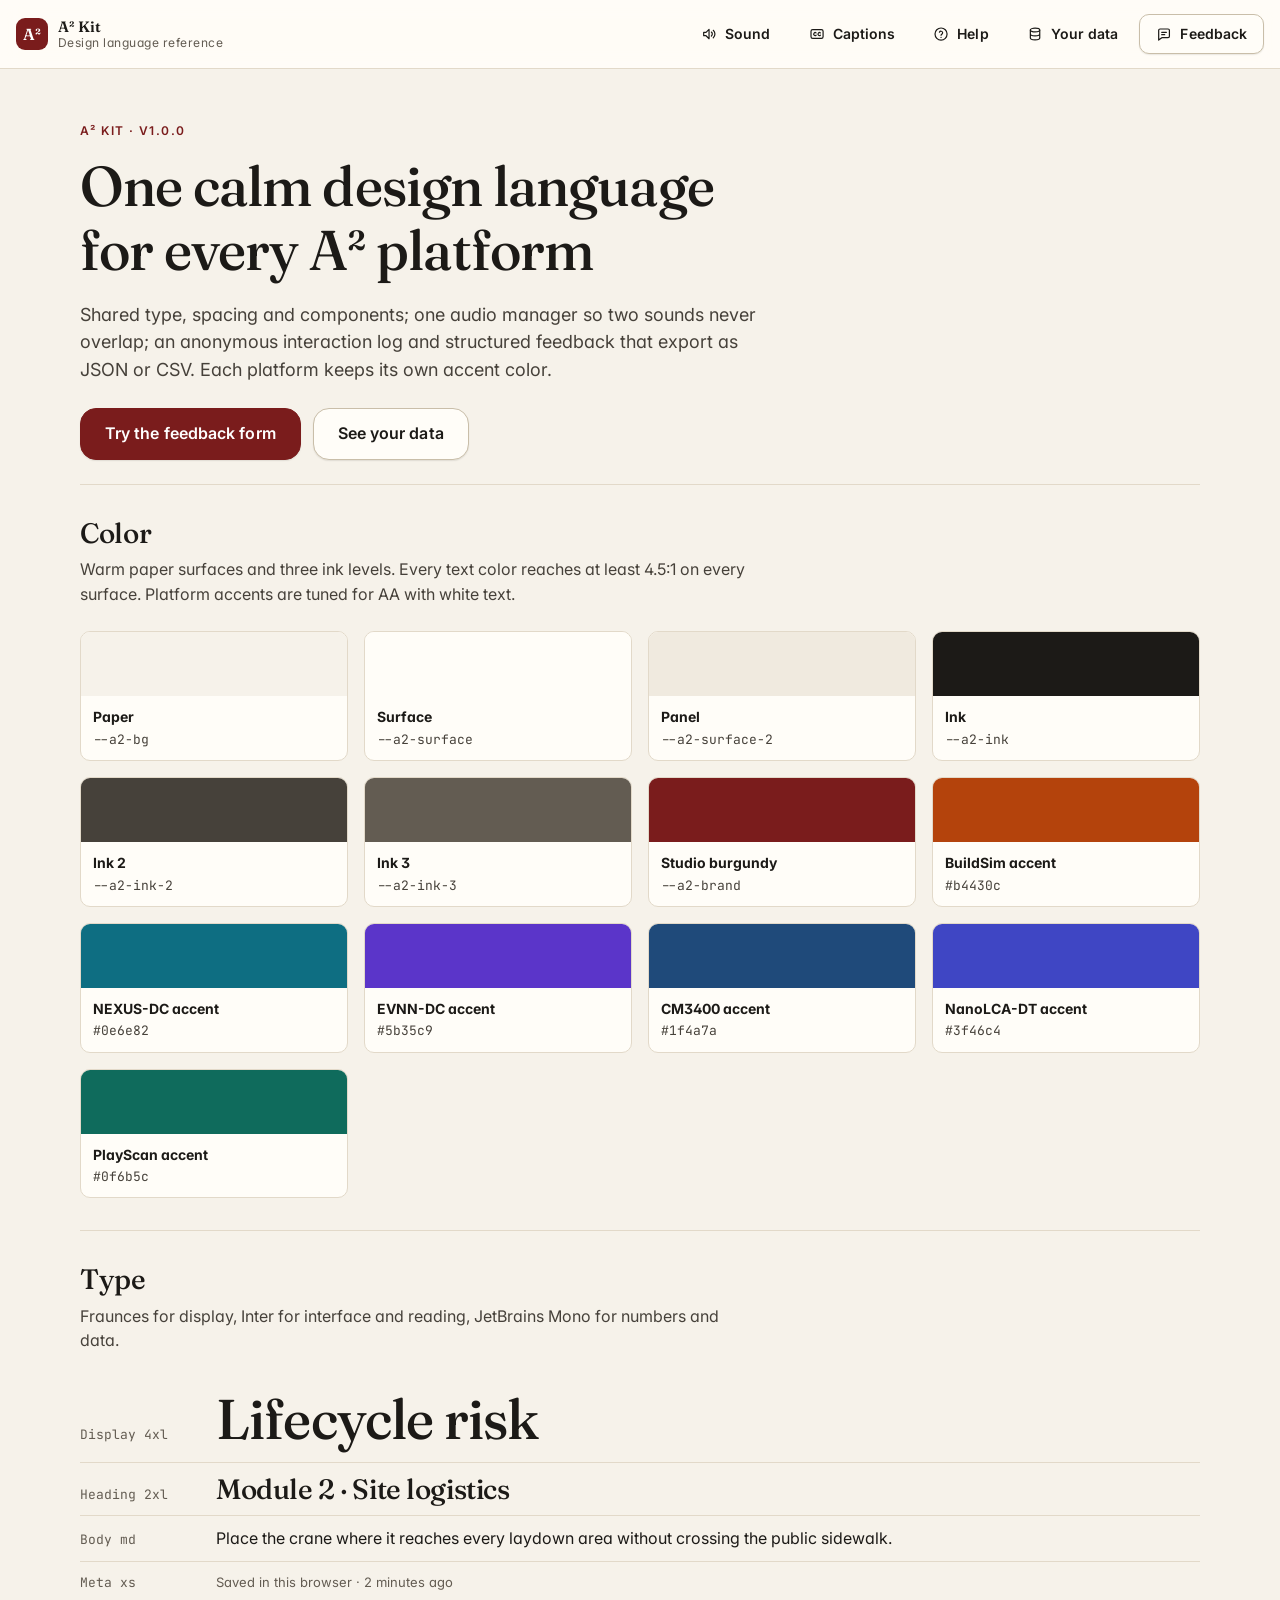
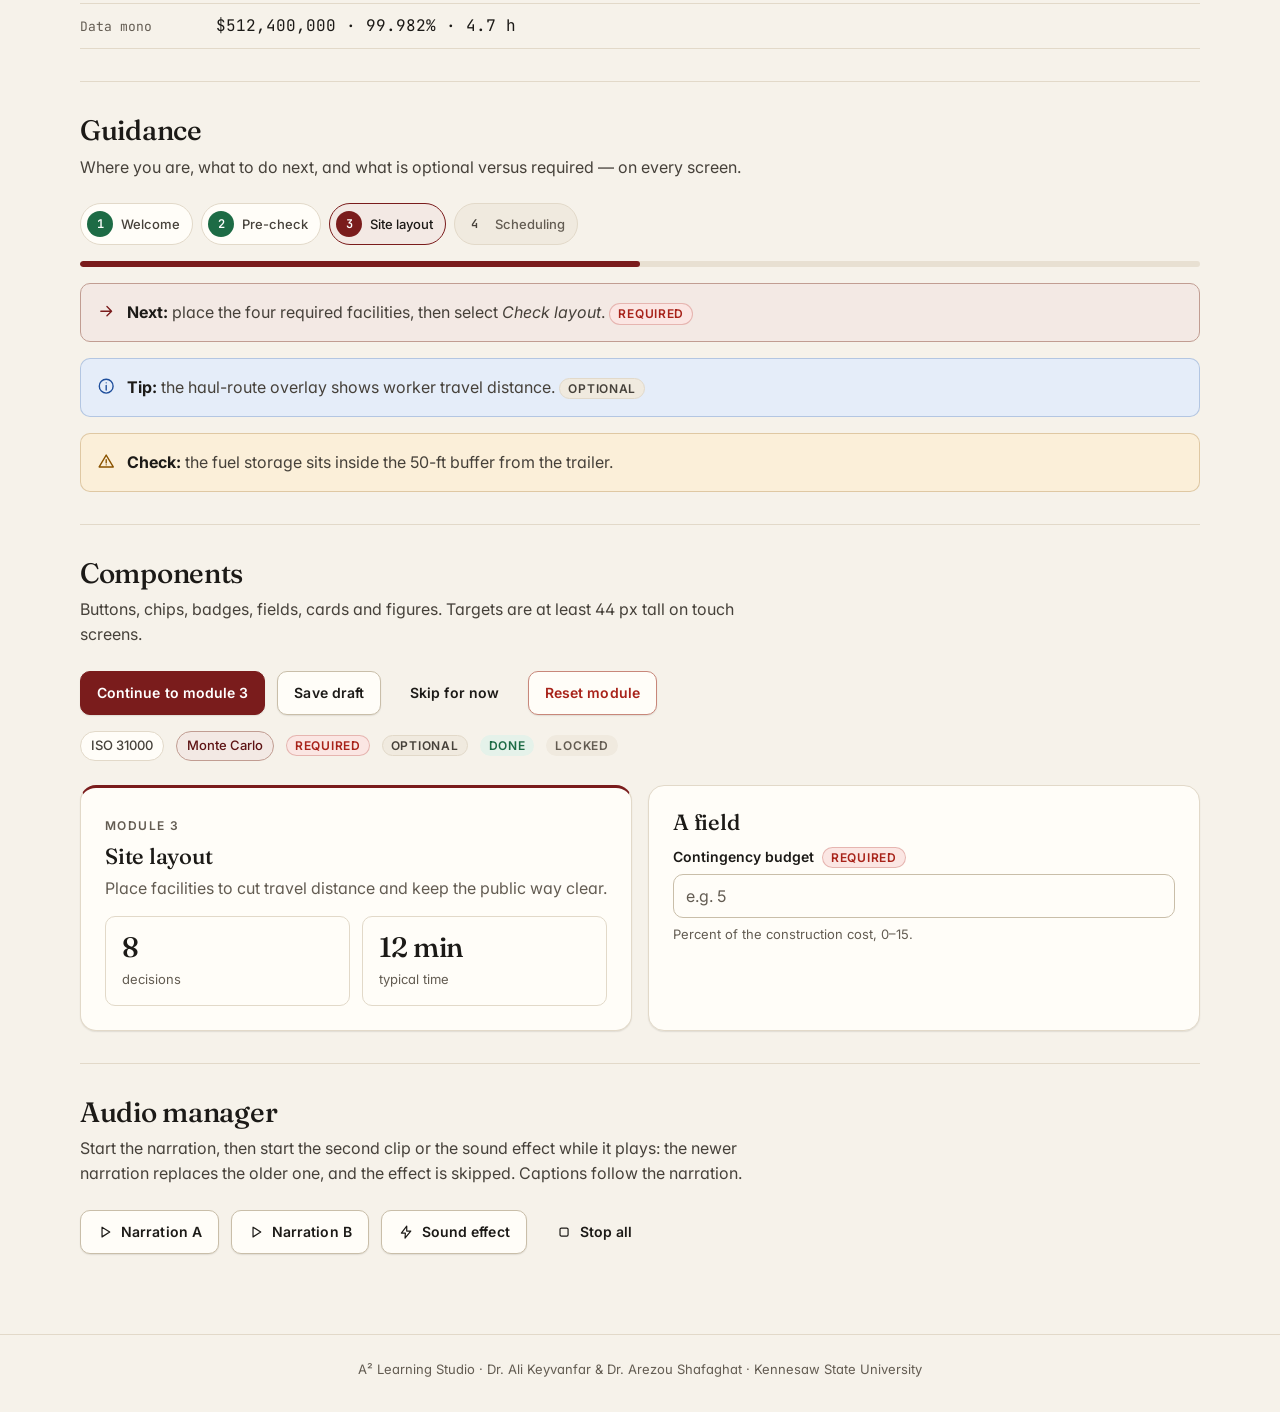
==== kit/index.html @ a18557ee "Add A² kit v1.0.0: shared design language, audio manager, anonymous log - Tokens and components: Fra" ====
<!DOCTYPE html>
<html lang="en">
<head>
<meta charset="UTF-8">
<meta name="viewport" content="width=device-width, initial-scale=1">
<!-- a2-kit:fonts -->
<link rel="preconnect" href="https://fonts.googleapis.com">
<link rel="preconnect" href="https://fonts.gstatic.com" crossorigin>
<link rel="stylesheet" href="https://fonts.googleapis.com/css2?family=Fraunces:opsz,wght@9..144,400;9..144,500;9..144,600&family=Inter:wght@400;500;600;700&family=JetBrains+Mono:wght@400;500;600&display=swap">
<!-- /a2-kit:fonts -->
<!-- a2-kit:css v1.0.0 -->
<style id="a2-kit-css">
/* ==========================================================================
   A² Kit · v1.0.0 · shared design language for A² Learning Studio platforms
   A² Learning Studio · Dr. Ali Keyvanfar & Dr. Arezou Shafaghat · KSU
   Canonical source: a2-learning-studio/kit/a2-kit.css (inlined into each
   platform between <!-- a2-kit:css --> markers by kit/sync.py).

   Principles: editorial and calm; Fraunces for display, Inter for UI,
   JetBrains Mono for data; warm paper surfaces; one accent per platform
   (--a2-accent), studio burgundy as the brand mark; soft depth; every text
   token >= 4.5:1 on every surface token; 24px+ targets (44px on touch);
   visible focus; reduced motion honored.

   Base element rules use :where() so they carry zero specificity and never
   override a platform's own CSS.
   ========================================================================== */

:root {
  /* type */
  --a2-font-display: "Fraunces", "Iowan Old Style", "Palatino Linotype", Palatino, Georgia, serif;
  --a2-font-ui: "Inter", system-ui, -apple-system, "Segoe UI", Roboto, "Helvetica Neue", Arial, sans-serif;
  --a2-font-mono: "JetBrains Mono", ui-monospace, SFMono-Regular, Menlo, Consolas, monospace;
  --a2-t-2xs: 0.75rem;   /* 12px, meta only (uppercase eyebrow) */
  --a2-t-xs: 0.8125rem;  /* 13px */
  --a2-t-sm: 0.875rem;   /* 14px */
  --a2-t-md: 1rem;       /* 16px body */
  --a2-t-lg: 1.125rem;   /* 18px */
  --a2-t-xl: 1.375rem;   /* 22px */
  --a2-t-2xl: 1.75rem;   /* 28px */
  --a2-t-3xl: 2.25rem;   /* 36px */
  --a2-t-4xl: clamp(2.25rem, 1.4rem + 3.2vw, 3.5rem);
  --a2-lh-tight: 1.15;
  --a2-lh: 1.55;

  /* surfaces (warm paper) */
  --a2-bg: #f6f2ea;
  --a2-surface: #fffdf8;
  --a2-surface-2: #f0eadf;
  --a2-surface-3: #e8e0d2;
  --a2-line: #e2d9c9;
  --a2-line-strong: #c9bea9;

  /* ink: all >= 4.5:1 on --a2-bg, --a2-surface and --a2-surface-2 */
  --a2-ink: #1c1a17;
  --a2-ink-2: #46413a;
  --a2-ink-3: #635c52;

  /* brand + accent (each platform overrides --a2-accent / --a2-accent-strong) */
  --a2-brand: #7a1c1c;
  --a2-accent: #7a1c1c;
  --a2-accent-strong: #5e1414;
  --a2-accent-ink: #ffffff;
  --a2-accent-soft: color-mix(in srgb, var(--a2-accent) 9%, var(--a2-surface));
  --a2-accent-line: color-mix(in srgb, var(--a2-accent) 32%, var(--a2-line));

  /* status (text-safe on light surfaces) */
  --a2-ok: #1d6b45;     --a2-ok-soft: #e5f2ea;
  --a2-warn: #8a5300;   --a2-warn-soft: #fbefd9;
  --a2-err: #a8231a;    --a2-err-soft: #fbe6e3;
  --a2-info: #1f4f9c;   --a2-info-soft: #e5edf9;

  /* spacing (4px base) */
  --a2-s1: 4px; --a2-s2: 8px; --a2-s3: 12px; --a2-s4: 16px;
  --a2-s5: 24px; --a2-s6: 32px; --a2-s7: 48px; --a2-s8: 64px;

  /* shape + depth */
  --a2-r-sm: 6px; --a2-r: 10px; --a2-r-lg: 16px; --a2-r-pill: 999px;
  --a2-shadow-1: 0 1px 2px rgba(28, 26, 23, .06), 0 1px 1px rgba(28, 26, 23, .04);
  --a2-shadow-2: 0 10px 24px -12px rgba(28, 26, 23, .22), 0 2px 6px rgba(28, 26, 23, .06);
  --a2-shadow-3: 0 24px 60px -20px rgba(28, 26, 23, .34), 0 4px 12px rgba(28, 26, 23, .08);

  /* motion */
  --a2-ease: cubic-bezier(.2, .7, .2, 1);
  --a2-dur: 180ms;

  /* layout */
  --a2-max: 1120px;
  --a2-bar-h: 56px;
  --a2-target: 44px;
  --a2-focus-ring: 0 0 0 2px var(--a2-surface), 0 0 0 4px var(--a2-accent);

  color-scheme: light;
}

/* ---------- base (zero specificity) ---------- */
:where(html.a2) { -webkit-text-size-adjust: 100%; text-size-adjust: 100%; }
:where(body.a2) {
  margin: 0;
  background: var(--a2-bg);
  color: var(--a2-ink);
  font: 400 var(--a2-t-md)/var(--a2-lh) var(--a2-font-ui);
  font-feature-settings: "cv11", "ss01";
  -webkit-font-smoothing: antialiased;
  text-rendering: optimizeLegibility;
}
:where(body.a2) :where(h1, h2, h3) {
  font-family: var(--a2-font-display);
  font-weight: 500;
  line-height: var(--a2-lh-tight);
  letter-spacing: -0.01em;
  color: var(--a2-ink);
  font-optical-sizing: auto;
}
:where(body.a2) :where(h4, h5, h6) { font-family: var(--a2-font-ui); font-weight: 600; line-height: 1.3; }
:where(body.a2) :where(a) { color: var(--a2-accent); text-underline-offset: .18em; text-decoration-thickness: 1px; }
:where(body.a2) :where(a:hover) { color: var(--a2-accent-strong); }
:where(body.a2) :where(code, kbd, samp, pre, .a2-num) { font-family: var(--a2-font-mono); font-variant-numeric: tabular-nums; }
:where(body.a2) :where(button, input, select, textarea) { font: inherit; color: inherit; }
:where(body.a2) :where(img, svg, video, canvas) { max-width: 100%; }
:where(body.a2) ::selection { background: color-mix(in srgb, var(--a2-accent) 22%, transparent); }

/* one visible focus style everywhere (keyboard only) */
:where(body.a2) :focus { outline: none; }
:where(body.a2) :focus-visible {
  outline: 2px solid var(--a2-accent);
  outline-offset: 2px;
  border-radius: var(--a2-r-sm);
}
:where(body.a2) :where(input, select, textarea):focus-visible { outline-offset: 0; }

/* ---------- utilities ---------- */
.a2-sr, .a2-visually-hidden {
  position: absolute !important; width: 1px !important; height: 1px !important;
  padding: 0 !important; margin: -1px !important; overflow: hidden !important;
  clip: rect(0 0 0 0) !important; white-space: nowrap !important; border: 0 !important;
}
.a2-skip {
  position: fixed; left: var(--a2-s3); top: -100px; z-index: 10000;
  background: var(--a2-ink); color: #fff; padding: 10px 16px; border-radius: var(--a2-r);
  font: 600 var(--a2-t-sm)/1 var(--a2-font-ui); text-decoration: none;
  transition: top var(--a2-dur) var(--a2-ease);
}
.a2-skip:focus { top: var(--a2-s3); color: #fff; }
.a2-container { width: min(100% - 2 * var(--a2-s4), var(--a2-max)); margin-inline: auto; }
.a2-stack > * + * { margin-top: var(--a2-stack, var(--a2-s4)); }
.a2-row { display: flex; gap: var(--a2-s3); align-items: center; flex-wrap: wrap; }
.a2-grow { flex: 1 1 auto; }
.a2-mono { font-family: var(--a2-font-mono); font-variant-numeric: tabular-nums; }
.a2-eyebrow {
  font: 600 var(--a2-t-2xs)/1.2 var(--a2-font-ui); letter-spacing: .12em; text-transform: uppercase;
  color: var(--a2-ink-3);
}
.a2-eyebrow.is-accent { color: var(--a2-accent); }
.a2-lede { font-size: var(--a2-t-lg); color: var(--a2-ink-2); max-width: 62ch; }
.a2-muted { color: var(--a2-ink-3); }
.a2-display { font-family: var(--a2-font-display); font-weight: 500; letter-spacing: -0.015em; line-height: var(--a2-lh-tight); }
.a2-hr { border: 0; border-top: 1px solid var(--a2-line); margin: var(--a2-s5) 0; }

/* ---------- icons ---------- */
.a2-ico { width: 1.15em; height: 1.15em; flex: none; stroke: currentColor; fill: none; stroke-width: 1.8; stroke-linecap: round; stroke-linejoin: round; vertical-align: -0.2em; }
.a2-ico.is-fill { fill: currentColor; stroke: none; }

/* ---------- buttons ---------- */
.a2-btn {
  --_bg: var(--a2-surface); --_fg: var(--a2-ink); --_bd: var(--a2-line-strong);
  display: inline-flex; align-items: center; justify-content: center; gap: var(--a2-s2);
  min-height: var(--a2-target); padding: 0 var(--a2-s4);
  border: 1px solid var(--_bd); border-radius: var(--a2-r);
  background: var(--_bg); color: var(--_fg);
  font: 600 var(--a2-t-sm)/1.1 var(--a2-font-ui); letter-spacing: .005em;
  text-decoration: none; cursor: pointer; user-select: none; white-space: nowrap;
  box-shadow: var(--a2-shadow-1);
  transition: background var(--a2-dur) var(--a2-ease), border-color var(--a2-dur) var(--a2-ease),
              box-shadow var(--a2-dur) var(--a2-ease), transform var(--a2-dur) var(--a2-ease);
}
.a2-btn:hover { --_bd: var(--a2-ink-3); color: var(--_fg); }
.a2-btn:active { transform: translateY(1px); }
.a2-btn[disabled], .a2-btn[aria-disabled="true"] { opacity: .5; cursor: not-allowed; box-shadow: none; transform: none; }
.a2-btn.is-primary { --_bg: var(--a2-accent); --_fg: var(--a2-accent-ink); --_bd: var(--a2-accent); }
.a2-btn.is-primary:hover { --_bg: var(--a2-accent-strong); --_bd: var(--a2-accent-strong); }
.a2-btn.is-quiet { --_bg: transparent; --_bd: transparent; box-shadow: none; }
.a2-btn.is-quiet:hover { --_bg: var(--a2-surface-2); }
.a2-btn.is-danger { --_fg: var(--a2-err); --_bd: color-mix(in srgb, var(--a2-err) 45%, var(--a2-line)); }
.a2-btn.is-sm { min-height: 36px; padding: 0 var(--a2-s3); font-size: var(--a2-t-xs); }
.a2-btn.is-lg { min-height: 52px; padding: 0 var(--a2-s5); font-size: var(--a2-t-md); border-radius: var(--a2-r-lg); }
.a2-btn.is-icon { width: var(--a2-target); padding: 0; }
.a2-btn.is-block { width: 100%; }
.a2-btn.a2-btn:focus-visible { outline: none; box-shadow: var(--a2-focus-ring); }
@media (pointer: fine) { .a2-btn.is-sm { min-height: 32px; } }

/* ---------- surfaces ---------- */
.a2-card {
  background: var(--a2-surface); border: 1px solid var(--a2-line); border-radius: var(--a2-r-lg);
  box-shadow: var(--a2-shadow-1); padding: var(--a2-s5);
}
.a2-card.is-raised { box-shadow: var(--a2-shadow-2); }
.a2-card.is-accent { border-top: 3px solid var(--a2-accent); }
.a2-card.is-interactive { transition: box-shadow var(--a2-dur) var(--a2-ease), border-color var(--a2-dur) var(--a2-ease), transform var(--a2-dur) var(--a2-ease); }
.a2-card.is-interactive:hover { box-shadow: var(--a2-shadow-2); border-color: var(--a2-line-strong); transform: translateY(-1px); }
.a2-panel { background: var(--a2-surface-2); border-radius: var(--a2-r); padding: var(--a2-s4); }

/* ---------- chips, badges, tags ---------- */
.a2-chip {
  display: inline-flex; align-items: center; gap: 6px; min-height: 28px; padding: 0 10px;
  border-radius: var(--a2-r-pill); border: 1px solid var(--a2-line); background: var(--a2-surface);
  font: 500 var(--a2-t-xs)/1 var(--a2-font-ui); color: var(--a2-ink-2);
}
.a2-chip.is-accent { background: var(--a2-accent-soft); border-color: var(--a2-accent-line); color: var(--a2-accent-strong); }
button.a2-chip { cursor: pointer; min-height: 36px; }
button.a2-chip[aria-pressed="true"] { background: var(--a2-accent); border-color: var(--a2-accent); color: var(--a2-accent-ink); }
.a2-badge {
  display: inline-flex; align-items: center; gap: 4px; padding: 3px 8px; border-radius: var(--a2-r-pill);
  font: 600 var(--a2-t-2xs)/1.1 var(--a2-font-ui); letter-spacing: .06em; text-transform: uppercase;
  border: 1px solid transparent; vertical-align: middle;
}
.a2-badge.is-required { background: var(--a2-err-soft); color: var(--a2-err); border-color: color-mix(in srgb, var(--a2-err) 25%, transparent); }
.a2-badge.is-optional { background: var(--a2-surface-2); color: var(--a2-ink-2); border-color: var(--a2-line); }
.a2-badge.is-done { background: var(--a2-ok-soft); color: var(--a2-ok); }
.a2-badge.is-locked { background: var(--a2-surface-2); color: var(--a2-ink-3); }
.a2-badge.is-new, .a2-badge.is-accent { background: var(--a2-accent-soft); color: var(--a2-accent-strong); border-color: var(--a2-accent-line); }

/* ---------- callouts (guidance) ---------- */
.a2-callout {
  display: grid; grid-template-columns: auto 1fr; gap: var(--a2-s3); align-items: start;
  padding: var(--a2-s4); border-radius: var(--a2-r); border: 1px solid var(--a2-line);
  background: var(--a2-surface); color: var(--a2-ink-2);
}
.a2-callout > .a2-ico { margin-top: 2px; color: var(--a2-accent); }
.a2-callout strong { color: var(--a2-ink); }
.a2-callout.is-next { background: var(--a2-accent-soft); border-color: var(--a2-accent-line); }
.a2-callout.is-info { background: var(--a2-info-soft); border-color: color-mix(in srgb, var(--a2-info) 25%, transparent); }
.a2-callout.is-info > .a2-ico { color: var(--a2-info); }
.a2-callout.is-warn { background: var(--a2-warn-soft); border-color: color-mix(in srgb, var(--a2-warn) 25%, transparent); }
.a2-callout.is-warn > .a2-ico { color: var(--a2-warn); }
.a2-callout.is-ok { background: var(--a2-ok-soft); border-color: color-mix(in srgb, var(--a2-ok) 25%, transparent); }
.a2-callout.is-ok > .a2-ico { color: var(--a2-ok); }

/* ---------- forms ---------- */
.a2-field { display: grid; gap: 6px; }
.a2-field > label, .a2-label { font: 600 var(--a2-t-sm)/1.3 var(--a2-font-ui); color: var(--a2-ink); display: flex; gap: 8px; align-items: center; flex-wrap: wrap; }
.a2-hint { font-size: var(--a2-t-xs); color: var(--a2-ink-3); }
.a2-error { font-size: var(--a2-t-xs); color: var(--a2-err); font-weight: 600; }
.a2-input, .a2-select, .a2-textarea {
  width: 100%; min-height: var(--a2-target); box-sizing: border-box; padding: 10px 12px;
  border: 1px solid var(--a2-line-strong); border-radius: var(--a2-r); background: var(--a2-surface);
  color: var(--a2-ink); font: 400 var(--a2-t-md)/1.4 var(--a2-font-ui);
  transition: border-color var(--a2-dur) var(--a2-ease), box-shadow var(--a2-dur) var(--a2-ease);
}
.a2-textarea { min-height: 96px; resize: vertical; }
.a2-input::placeholder, .a2-textarea::placeholder { color: var(--a2-ink-3); }
.a2-input:focus-visible, .a2-select:focus-visible, .a2-textarea:focus-visible { outline: none; border-color: var(--a2-accent); box-shadow: 0 0 0 3px color-mix(in srgb, var(--a2-accent) 22%, transparent); }
.a2-input[aria-invalid="true"] { border-color: var(--a2-err); }
.a2-scale { display: flex; gap: var(--a2-s2); flex-wrap: wrap; }
.a2-scale label {
  position: relative; display: inline-grid; place-items: center; min-width: var(--a2-target); min-height: var(--a2-target);
  padding: 0 10px; border: 1px solid var(--a2-line-strong); border-radius: var(--a2-r); background: var(--a2-surface);
  font: 600 var(--a2-t-sm)/1 var(--a2-font-ui); cursor: pointer;
}
.a2-scale input { position: absolute; opacity: 0; inset: 0; margin: 0; cursor: pointer; }
.a2-scale label:has(input:checked) { background: var(--a2-accent); border-color: var(--a2-accent); color: var(--a2-accent-ink); }
.a2-scale label:has(input:focus-visible) { box-shadow: var(--a2-focus-ring); }
.a2-scale-ends { display: flex; justify-content: space-between; font-size: var(--a2-t-xs); color: var(--a2-ink-3); max-width: 340px; }

/* ---------- progress + stepper ---------- */
.a2-progress { height: 6px; border-radius: var(--a2-r-pill); background: var(--a2-surface-3); overflow: hidden; }
.a2-progress > span { display: block; height: 100%; width: var(--a2-pct, 0%); background: var(--a2-accent); border-radius: inherit; transition: width .4s var(--a2-ease); }
.a2-stepper { position: relative; list-style: none; margin: 0; padding: 0; display: flex; gap: var(--a2-s2); overflow-x: auto; scrollbar-width: thin; }
.a2-stepper > li { flex: none; position: relative; }
.a2-step {
  display: inline-flex; align-items: center; gap: 8px; min-height: 40px; padding: 0 12px 0 6px;
  border-radius: var(--a2-r-pill); border: 1px solid var(--a2-line); background: var(--a2-surface);
  font: 500 var(--a2-t-xs)/1.1 var(--a2-font-ui); color: var(--a2-ink-2); text-decoration: none; cursor: pointer; white-space: nowrap;
}
.a2-step .a2-step-n {
  display: inline-grid; place-items: center; width: 26px; height: 26px; border-radius: 50%;
  background: var(--a2-surface-2); color: var(--a2-ink-2); font: 600 12px/1 var(--a2-font-mono);
}
.a2-step[aria-current="step"] { border-color: var(--a2-accent); color: var(--a2-ink); background: var(--a2-accent-soft); }
.a2-step[aria-current="step"] .a2-step-n { background: var(--a2-accent); color: var(--a2-accent-ink); }
.a2-step.is-done .a2-step-n { background: var(--a2-ok); color: #fff; }
.a2-step.is-locked, .a2-step[aria-disabled="true"] { color: var(--a2-ink-3); cursor: not-allowed; background: var(--a2-surface-2); }
.a2-step:focus-visible { outline: none; box-shadow: var(--a2-focus-ring); }

/* ---------- suite bar (shared top bar) ---------- */
.a2-bar {
  position: sticky; top: 0; z-index: 900; min-height: var(--a2-bar-h);
  display: flex; align-items: center; gap: var(--a2-s3); padding: 6px var(--a2-s4);
  background: color-mix(in srgb, var(--a2-surface) 92%, transparent);
  -webkit-backdrop-filter: saturate(1.4) blur(10px); backdrop-filter: saturate(1.4) blur(10px);
  border-bottom: 1px solid var(--a2-line);
  font-family: var(--a2-font-ui);
}
.a2-bar-brand { display: flex; align-items: center; gap: 10px; min-width: 0; color: var(--a2-ink); text-decoration: none; }
.a2-mark {
  flex: none; display: inline-flex; align-items: center; justify-content: center; width: 32px; height: 32px; border-radius: 9px;
  background: var(--a2-brand); color: #fff; font: 600 16px/1 var(--a2-font-display); letter-spacing: -.02em;
}
.a2-bar-title { display: grid; min-width: 0; line-height: 1.15; }
.a2-bar-title b { font: 600 15px/1.2 var(--a2-font-display); color: var(--a2-ink); white-space: nowrap; overflow: hidden; text-overflow: ellipsis; }
.a2-bar-title small { font-size: var(--a2-t-2xs); color: var(--a2-ink-3); letter-spacing: .04em; white-space: nowrap; overflow: hidden; text-overflow: ellipsis; }
.a2-bar-where { margin-left: var(--a2-s2); padding-left: var(--a2-s3); border-left: 1px solid var(--a2-line); font-size: var(--a2-t-sm); color: var(--a2-ink-2); min-width: 0; white-space: nowrap; overflow: hidden; text-overflow: ellipsis; }
.a2-bar-where:empty { display: none; }
.a2-bar-actions { margin-left: auto; display: flex; align-items: center; gap: 4px; }
.a2-bar-actions .a2-btn { min-height: 40px; }
.a2-bar-actions .a2-btn .a2-btn-label { display: inline; }
.a2-bar .a2-more { display: none; }
@media (max-width: 720px) {
  .a2-bar-where { display: none; }
  .a2-bar .a2-hide-sm { display: none; }
  .a2-bar .a2-more { display: inline-flex; }
  .a2-bar-actions .a2-btn .a2-btn-label { display: none; }
  .a2-bar-actions .a2-btn { width: 44px; min-height: 44px; padding: 0; }
}
@media (max-width: 380px) { .a2-bar-title small { display: none; } }
.a2-menu { display: grid; gap: var(--a2-s2); }
.a2-menu .a2-btn { justify-content: flex-start; width: 100%; min-height: 52px; font-size: var(--a2-t-md); }
.a2-menu .a2-btn .a2-state { margin-left: auto; font-weight: 500; color: var(--a2-ink-3); font-size: var(--a2-t-sm); }

/* where-am-I strip under the bar (mobile shows location here) */
.a2-where {
  display: none; padding: 8px var(--a2-s4); font-size: var(--a2-t-sm); color: var(--a2-ink-2);
  background: var(--a2-surface); border-bottom: 1px solid var(--a2-line);
}
@media (max-width: 720px) { .a2-where:not(:empty) { display: block; } }

/* ---------- next-step dock ---------- */
.a2-nextbar {
  position: sticky; bottom: 0; z-index: 800; display: flex; gap: var(--a2-s3); align-items: center; flex-wrap: wrap;
  padding: var(--a2-s3) var(--a2-s4); background: color-mix(in srgb, var(--a2-surface) 94%, transparent);
  -webkit-backdrop-filter: blur(8px); backdrop-filter: blur(8px); border-top: 1px solid var(--a2-line);
}
.a2-nextbar .a2-nextbar-text { flex: 1 1 220px; font-size: var(--a2-t-sm); color: var(--a2-ink-2); }
.a2-nextbar .a2-nextbar-text strong { color: var(--a2-ink); }

/* ---------- dialog ---------- */
.a2-dialog {
  width: min(560px, calc(100vw - 24px)); max-height: min(86vh, 760px); padding: 0; border: 1px solid var(--a2-line);
  border-radius: var(--a2-r-lg); background: var(--a2-surface); color: var(--a2-ink); box-shadow: var(--a2-shadow-3);
  font-family: var(--a2-font-ui);
}
.a2-dialog::backdrop { background: rgba(28, 26, 23, .42); }
.a2-dialog[open] { display: flex; flex-direction: column; }
.a2-dialog-head { display: flex; align-items: start; gap: var(--a2-s3); padding: var(--a2-s5) var(--a2-s5) var(--a2-s3); }
.a2-dialog-head h2 { margin: 0; font-size: var(--a2-t-xl); }
.a2-dialog-head p { margin: 6px 0 0; color: var(--a2-ink-2); font-size: var(--a2-t-sm); }
.a2-dialog-body { padding: 0 var(--a2-s5) var(--a2-s4); overflow: auto; }
.a2-dialog-foot { display: flex; gap: var(--a2-s2); justify-content: flex-end; flex-wrap: wrap; padding: var(--a2-s4) var(--a2-s5); border-top: 1px solid var(--a2-line); background: var(--a2-surface-2); border-radius: 0 0 var(--a2-r-lg) var(--a2-r-lg); }
.a2-dialog fieldset { border: 0; padding: 0; margin: 0 0 var(--a2-s5); }
.a2-dialog legend { font: 600 var(--a2-t-sm)/1.3 var(--a2-font-ui); margin-bottom: var(--a2-s2); padding: 0; display: flex; gap: 8px; align-items: center; }

/* ---------- toast ---------- */
.a2-toasts { position: fixed; z-index: 10001; left: 50%; bottom: var(--a2-s5); transform: translateX(-50%); display: grid; gap: var(--a2-s2); width: min(440px, calc(100vw - 24px)); pointer-events: none; }
.a2-toast {
  pointer-events: auto; display: flex; gap: var(--a2-s3); align-items: center; padding: 12px 16px; border-radius: var(--a2-r);
  background: var(--a2-ink); color: #fff; font: 500 var(--a2-t-sm)/1.4 var(--a2-font-ui); box-shadow: var(--a2-shadow-3);
  animation: a2-rise .22s var(--a2-ease);
}
@keyframes a2-rise { from { opacity: 0; transform: translateY(8px); } to { opacity: 1; transform: none; } }

/* ---------- media: captions + transcript ---------- */
.a2-captions {
  position: fixed; z-index: 950; left: 50%; bottom: calc(var(--a2-s5) + env(safe-area-inset-bottom, 0px)); transform: translateX(-50%);
  width: min(760px, calc(100vw - 24px)); display: none; gap: var(--a2-s3); align-items: start;
  padding: 12px 14px 12px 16px; border-radius: var(--a2-r-lg); background: rgba(28, 26, 23, .92); color: #fff;
  box-shadow: var(--a2-shadow-3); font: 500 var(--a2-t-md)/1.45 var(--a2-font-ui);
}
.a2-captions.is-on { display: flex; }
.a2-captions-text { flex: 1; max-height: 4.4em; overflow: auto; }
.a2-captions-label { display: block; font: 600 var(--a2-t-2xs)/1.3 var(--a2-font-ui); letter-spacing: .1em; text-transform: uppercase; color: #d8cfc0; margin-bottom: 2px; }
.a2-captions .a2-btn { --_bg: rgba(255, 255, 255, .08); --_fg: #fff; --_bd: rgba(255, 255, 255, .22); box-shadow: none; min-height: 40px; }
.a2-captions .a2-btn:hover { --_bg: rgba(255, 255, 255, .16); --_bd: rgba(255, 255, 255, .4); }
.a2-transcript { font-size: var(--a2-t-sm); color: var(--a2-ink-2); }
.a2-transcript summary { cursor: pointer; font-weight: 600; color: var(--a2-ink); min-height: 32px; display: flex; align-items: center; gap: 8px; }
.a2-transcript[open] summary { margin-bottom: var(--a2-s2); }

/* ---------- tables + kpi ---------- */
.a2-table { width: 100%; border-collapse: collapse; font-size: var(--a2-t-sm); }
.a2-table th { text-align: left; font: 600 var(--a2-t-xs)/1.3 var(--a2-font-ui); color: var(--a2-ink-2); letter-spacing: .02em; padding: 10px 12px; border-bottom: 1px solid var(--a2-line-strong); background: var(--a2-surface-2); }
.a2-table td { padding: 10px 12px; border-bottom: 1px solid var(--a2-line); vertical-align: top; }
.a2-table .num { font-family: var(--a2-font-mono); font-variant-numeric: tabular-nums; text-align: right; }
.a2-kpis { display: grid; grid-template-columns: repeat(auto-fit, minmax(140px, 1fr)); gap: var(--a2-s3); }
.a2-kpi { padding: var(--a2-s4); border-radius: var(--a2-r); background: var(--a2-surface); border: 1px solid var(--a2-line); }
.a2-kpi b { display: block; font: 500 var(--a2-t-2xl)/1.05 var(--a2-font-display); color: var(--a2-ink); letter-spacing: -.02em; }
.a2-kpi span { display: block; margin-top: 6px; font-size: var(--a2-t-xs); color: var(--a2-ink-3); }

/* ---------- tabs ---------- */
.a2-tabs { display: flex; gap: 2px; border-bottom: 1px solid var(--a2-line); overflow-x: auto; scrollbar-width: thin; }
.a2-tab {
  flex: none; min-height: var(--a2-target); padding: 0 var(--a2-s4); border: 0; border-bottom: 2px solid transparent; background: none;
  font: 600 var(--a2-t-sm)/1 var(--a2-font-ui); color: var(--a2-ink-2); cursor: pointer; margin-bottom: -1px;
}
.a2-tab[aria-selected="true"] { color: var(--a2-ink); border-bottom-color: var(--a2-accent); }
.a2-tab:hover { color: var(--a2-ink); }
.a2-tab:focus-visible { outline: none; box-shadow: inset var(--a2-focus-ring); }

/* ---------- footer ---------- */
.a2-foot {
  border-top: 1px solid var(--a2-line); margin-top: var(--a2-s7); padding: var(--a2-s5) var(--a2-s4) var(--a2-s6);
  font-size: var(--a2-t-xs); color: var(--a2-ink-3); text-align: center; line-height: 1.6;
}
.a2-foot a { color: var(--a2-ink-2); display: inline-block; padding: 4px 2px; }

/* ---------- motion preferences ---------- */
@media (prefers-reduced-motion: reduce) {
  *, *::before, *::after {
    animation-duration: .001ms !important; animation-iteration-count: 1 !important;
    transition-duration: .001ms !important; scroll-behavior: auto !important;
  }
}
html.a2-reduce-motion *, html.a2-reduce-motion *::before, html.a2-reduce-motion *::after {
  animation-duration: .001ms !important; animation-iteration-count: 1 !important;
  transition-duration: .001ms !important; scroll-behavior: auto !important;
}

/* ---------- print ---------- */
@media print {
  .a2-bar, .a2-nextbar, .a2-captions, .a2-toasts, .a2-skip { display: none !important; }
  :where(body.a2) { background: #fff; }
}

/* toggle buttons in the bar: pressed = on */
.a2-bar [aria-pressed="false"] { color: var(--a2-ink-3); }
</style>
<!-- /a2-kit:css -->
<title>A² Kit · Design language for A² Learning Studio platforms</title>
<meta name="description" content="Shared type, spacing, components, audio manager and anonymous feedback/log export used by every A² Learning Studio platform.">
<style>
  .kit-hero { padding: var(--a2-s7) 0 var(--a2-s5); }
  .kit-hero h1 { font-size: var(--a2-t-4xl); margin: var(--a2-s3) 0 var(--a2-s3); max-width: 18ch; }
  .kit-sec { padding: var(--a2-s6) 0; border-top: 1px solid var(--a2-line); }
  .kit-sec > h2 { font-size: var(--a2-t-2xl); margin: 0 0 var(--a2-s2); }
  .kit-sec > p { color: var(--a2-ink-2); margin: 0 0 var(--a2-s5); max-width: 68ch; }
  .kit-grid { display: grid; gap: var(--a2-s4); grid-template-columns: repeat(auto-fit, minmax(230px, 1fr)); }
  .sw { border-radius: var(--a2-r); border: 1px solid var(--a2-line); overflow: hidden; background: var(--a2-surface); }
  .sw i { display: block; height: 64px; }
  .sw div { padding: 10px 12px; font-size: var(--a2-t-xs); color: var(--a2-ink-2); display: grid; gap: 2px; }
  .sw b { color: var(--a2-ink); font-size: var(--a2-t-sm); }
  .type-row { display: grid; grid-template-columns: 120px 1fr; gap: var(--a2-s4); align-items: baseline; padding: 10px 0; border-bottom: 1px solid var(--a2-line); }
  .type-row code { font-size: var(--a2-t-xs); color: var(--a2-ink-3); }
  @media (max-width: 560px) { .type-row { grid-template-columns: 1fr; gap: 2px; } }
</style>
</head>
<body>
<main id="main">
  <div class="a2-container">
    <section class="kit-hero">
      <span class="a2-eyebrow is-accent">A² Kit · v1.0.0</span>
      <h1 class="a2-display">One calm design language for every A² platform</h1>
      <p class="a2-lede">Shared type, spacing and components; one audio manager so two sounds never overlap; an anonymous interaction log and structured feedback that export as JSON or CSV. Each platform keeps its own accent color.</p>
      <div class="a2-row" style="margin-top:var(--a2-s5)">
        <button type="button" class="a2-btn is-primary is-lg" id="try-feedback">Try the feedback form</button>
        <button type="button" class="a2-btn is-lg" id="try-data">See your data</button>
      </div>
    </section>

    <section class="kit-sec" aria-labelledby="h-color">
      <h2 id="h-color">Color</h2>
      <p>Warm paper surfaces and three ink levels. Every text color reaches at least 4.5:1 on every surface. Platform accents are tuned for AA with white text.</p>
      <div class="kit-grid" id="swatches"></div>
    </section>

    <section class="kit-sec" aria-labelledby="h-type">
      <h2 id="h-type">Type</h2>
      <p>Fraunces for display, Inter for interface and reading, JetBrains Mono for numbers and data.</p>
      <div>
        <div class="type-row"><code>Display 4xl</code><span class="a2-display" style="font-size:var(--a2-t-4xl)">Lifecycle risk</span></div>
        <div class="type-row"><code>Heading 2xl</code><span class="a2-display" style="font-size:var(--a2-t-2xl)">Module 2 · Site logistics</span></div>
        <div class="type-row"><code>Body md</code><span>Place the crane where it reaches every laydown area without crossing the public sidewalk.</span></div>
        <div class="type-row"><code>Meta xs</code><span class="a2-muted" style="font-size:var(--a2-t-xs)">Saved in this browser · 2 minutes ago</span></div>
        <div class="type-row"><code>Data mono</code><span class="a2-mono">$512,400,000 · 99.982% · 4.7 h</span></div>
      </div>
    </section>

    <section class="kit-sec" aria-labelledby="h-guide">
      <h2 id="h-guide">Guidance</h2>
      <p>Where you are, what to do next, and what is optional versus required — on every screen.</p>
      <ol class="a2-stepper" aria-label="Progress">
        <li><a class="a2-step is-done" href="#h-guide"><span class="a2-step-n">1</span>Welcome<span class="a2-sr"> (completed)</span></a></li>
        <li><a class="a2-step is-done" href="#h-guide"><span class="a2-step-n">2</span>Pre-check<span class="a2-sr"> (completed)</span></a></li>
        <li><a class="a2-step" aria-current="step" href="#h-guide"><span class="a2-step-n">3</span>Site layout</a></li>
        <li><span class="a2-step is-locked" aria-disabled="true"><span class="a2-step-n">4</span>Scheduling<span class="a2-sr"> (locked)</span></span></li>
      </ol>
      <div class="a2-progress" style="margin:var(--a2-s4) 0" role="progressbar" aria-label="Course progress" aria-valuenow="50" aria-valuemin="0" aria-valuemax="100"><span style="--a2-pct:50%"></span></div>
      <div class="a2-stack">
        <div class="a2-callout is-next"><svg class="a2-ico" aria-hidden="true"><use href="#a2-i-arrow-right"></use></svg><div><strong>Next:</strong> place the four required facilities, then select <em>Check layout</em>. <span class="a2-badge is-required">Required</span></div></div>
        <div class="a2-callout is-info"><svg class="a2-ico" aria-hidden="true"><use href="#a2-i-info"></use></svg><div><strong>Tip:</strong> the haul-route overlay shows worker travel distance. <span class="a2-badge is-optional">Optional</span></div></div>
        <div class="a2-callout is-warn"><svg class="a2-ico" aria-hidden="true"><use href="#a2-i-alert"></use></svg><div><strong>Check:</strong> the fuel storage sits inside the 50-ft buffer from the trailer.</div></div>
      </div>
    </section>

    <section class="kit-sec" aria-labelledby="h-comp">
      <h2 id="h-comp">Components</h2>
      <p>Buttons, chips, badges, fields, cards and figures. Targets are at least 44 px tall on touch screens.</p>
      <div class="a2-row" style="margin-bottom:var(--a2-s4)">
        <button type="button" class="a2-btn is-primary">Continue to module 3</button>
        <button type="button" class="a2-btn">Save draft</button>
        <button type="button" class="a2-btn is-quiet">Skip for now</button>
        <button type="button" class="a2-btn is-danger">Reset module</button>
      </div>
      <div class="a2-row" style="margin-bottom:var(--a2-s5)">
        <span class="a2-chip">ISO 31000</span><span class="a2-chip is-accent">Monte Carlo</span>
        <span class="a2-badge is-required">Required</span><span class="a2-badge is-optional">Optional</span><span class="a2-badge is-done">Done</span><span class="a2-badge is-locked">Locked</span>
      </div>
      <div class="kit-grid">
        <div class="a2-card is-accent">
          <span class="a2-eyebrow">Module 3</span>
          <h3 style="margin:8px 0 6px;font-size:var(--a2-t-xl)">Site layout</h3>
          <p class="a2-muted" style="margin:0 0 16px">Place facilities to cut travel distance and keep the public way clear.</p>
          <div class="a2-kpis"><div class="a2-kpi"><b class="a2-num">8</b><span>decisions</span></div><div class="a2-kpi"><b class="a2-num">12 min</b><span>typical time</span></div></div>
        </div>
        <form class="a2-card" onsubmit="return false" aria-labelledby="demo-form-h">
          <h3 id="demo-form-h" style="margin:0 0 12px;font-size:var(--a2-t-xl)">A field</h3>
          <div class="a2-field">
            <label for="demo-budget">Contingency budget <span class="a2-badge is-required">Required</span></label>
            <input id="demo-budget" class="a2-input" inputmode="decimal" aria-describedby="demo-budget-h" placeholder="e.g. 5">
            <span id="demo-budget-h" class="a2-hint">Percent of the construction cost, 0–15.</span>
          </div>
        </form>
      </div>
    </section>

    <section class="kit-sec" aria-labelledby="h-audio">
      <h2 id="h-audio">Audio manager</h2>
      <p>Start the narration, then start the second clip or the sound effect while it plays: the newer narration replaces the older one, and the effect is skipped. Captions follow the narration.</p>
      <div class="a2-row">
        <button type="button" class="a2-btn" id="a-one"><svg class="a2-ico" aria-hidden="true"><use href="#a2-i-play"></use></svg>Narration A</button>
        <button type="button" class="a2-btn" id="a-two"><svg class="a2-ico" aria-hidden="true"><use href="#a2-i-play"></use></svg>Narration B</button>
        <button type="button" class="a2-btn" id="a-sfx"><svg class="a2-ico" aria-hidden="true"><use href="#a2-i-zap"></use></svg>Sound effect</button>
        <button type="button" class="a2-btn is-quiet" id="a-stop"><svg class="a2-ico" aria-hidden="true"><use href="#a2-i-stop"></use></svg>Stop all</button>
      </div>
    </section>
  </div>
</main>
<footer class="a2-foot">A² Learning Studio · Dr. Ali Keyvanfar &amp; Dr. Arezou Shafaghat · Kennesaw State University</footer>

<!-- a2-kit:js v1.0.0 -->
<script id="a2-kit-js">
/* ==========================================================================
   A² Kit · v1.0.0 · shared runtime for A² Learning Studio platforms
   A² Learning Studio · Dr. Ali Keyvanfar & Dr. Arezou Shafaghat · KSU
   Canonical source: a2-learning-studio/kit/a2-kit.js (inlined into each
   platform between <!-- a2-kit:js --> markers by kit/sync.py).

   window.A2 =
     init(opts)          suite bar, skip link, icons, session, error capture
     where(text)         "you are here" text in the bar
     audio               ONE audio manager: narration, video, SFX never overlap
     log                 anonymous 21-field interaction log (localStorage)
     feedback            structured feedback dialog (ratings + tags + note)
     data                export JSON / CSV, clear
     privacy             scrub names, emails, phone numbers, IDs from logs
     ui                  toast, dialog, help, icon()

   Must load before any platform script that plays sound, so the audio
   patches are in place first.
   ========================================================================== */
(function () {
  'use strict';
  if (window.A2 && window.A2.kit) return;

  var VERSION = '1.0.0';
  var A2 = window.A2 = window.A2 || {};
  A2.kit = { version: VERSION };

  /* ------------------------------------------------------------------ utils */
  var hasLS = (function () { try { var k = '__a2t'; localStorage.setItem(k, '1'); localStorage.removeItem(k); return true; } catch (e) { return false; } })();
  var hasSS = (function () { try { var k = '__a2t'; sessionStorage.setItem(k, '1'); sessionStorage.removeItem(k); return true; } catch (e) { return false; } })();
  var mem = {};
  function lsGet(k, d) { try { var v = hasLS ? localStorage.getItem(k) : mem[k]; return v == null ? d : JSON.parse(v); } catch (e) { return d; } }
  function lsSet(k, v) { try { var s = JSON.stringify(v); if (hasLS) localStorage.setItem(k, s); else mem[k] = s; } catch (e) { /* quota: keep in memory */ mem[k] = JSON.stringify(v); } }
  function lsDel(k) { try { if (hasLS) localStorage.removeItem(k); delete mem[k]; } catch (e) {} }
  function ssGet(k, d) { try { var v = hasSS ? sessionStorage.getItem(k) : mem['s:' + k]; return v == null ? d : JSON.parse(v); } catch (e) { return d; } }
  function ssSet(k, v) { try { var s = JSON.stringify(v); if (hasSS) sessionStorage.setItem(k, s); else mem['s:' + k] = s; } catch (e) {} }
  function uuid() {
    if (window.crypto && crypto.randomUUID) return crypto.randomUUID();
    var b = new Uint8Array(16); (window.crypto || {}).getRandomValues ? crypto.getRandomValues(b) : b.forEach(function (_, i) { b[i] = Math.random() * 256 | 0; });
    b[6] = (b[6] & 15) | 64; b[8] = (b[8] & 63) | 128;
    var h = Array.prototype.map.call(b, function (x) { return (x + 256).toString(16).slice(1); }).join('');
    return h.slice(0, 8) + '-' + h.slice(8, 12) + '-' + h.slice(12, 16) + '-' + h.slice(16, 20) + '-' + h.slice(20);
  }
  function esc(s) { return String(s == null ? '' : s).replace(/[&<>"']/g, function (c) { return { '&': '&amp;', '<': '&lt;', '>': '&gt;', '"': '&quot;', "'": '&#39;' }[c]; }); }
  function h(tag, attrs, html) {
    var e = document.createElement(tag);
    if (attrs) Object.keys(attrs).forEach(function (k) {
      var v = attrs[k]; if (v == null || v === false) return;
      if (k === 'class') e.className = v; else if (k === 'text') e.textContent = v; else if (k.slice(0, 2) === 'on' && typeof v === 'function') e.addEventListener(k.slice(2), v); else e.setAttribute(k, v === true ? '' : v);
    });
    if (html != null) e.innerHTML = html;
    return e;
  }
  function ready(fn) { if (document.readyState === 'loading') document.addEventListener('DOMContentLoaded', fn, { once: true }); else fn(); }
  function basename(src) { if (!src) return ''; if (src.slice(0, 5) === 'data:' || src.slice(0, 5) === 'blob:') return ''; try { return decodeURIComponent(src.split('#')[0].split('?')[0].split('/').pop()); } catch (e) { return src.split('/').pop(); } }
  function stamp() { var d = new Date(), p = function (n) { return (n < 10 ? '0' : '') + n; }; return d.getFullYear() + p(d.getMonth() + 1) + p(d.getDate()) + '-' + p(d.getHours()) + p(d.getMinutes()); }
  function download(name, text, type) {
    var blob = new Blob([text], { type: type }); var url = URL.createObjectURL(blob);
    var a = h('a', { href: url, download: name }); a.style.display = 'none'; document.body.appendChild(a); a.click();
    setTimeout(function () { URL.revokeObjectURL(url); a.remove(); }, 1500);
  }
  A2.util = { esc: esc, h: h, uuid: uuid, ready: ready, store: { get: lsGet, set: lsSet, del: lsDel }, session: { get: ssGet, set: ssSet }, download: download };

  /* ------------------------------------------------------------------ icons */
  var ICONS = {
    play: '<path d="M7.5 4.8v14.4L19 12z"/>',
    pause: '<path d="M8.5 5v14M15.5 5v14"/>',
    stop: '<rect x="6" y="6" width="12" height="12" rx="2"/>',
    volume: '<path d="M4 9.5h3.5L12 5v14l-4.5-4.5H4z"/><path d="M15.5 9a4 4 0 0 1 0 6M18.3 6.4a7.6 7.6 0 0 1 0 11.2"/>',
    'volume-x': '<path d="M4 9.5h3.5L12 5v14l-4.5-4.5H4z"/><path d="M16 10l5 5M21 10l-5 5"/>',
    captions: '<rect x="3" y="5.5" width="18" height="13" rx="2.5"/><path d="M10.6 10.3a2.2 2.2 0 1 0 0 3.4M17 10.3a2.2 2.2 0 1 0 0 3.4"/>',
    message: '<path d="M20 15.2a2 2 0 0 1-2 2H9.2L4 21V6.5a2 2 0 0 1 2-2h12a2 2 0 0 1 2 2z"/><path d="M8.5 9.5h7M8.5 13h4.5"/>',
    download: '<path d="M12 4v11M7.5 10.5 12 15l4.5-4.5M5 19.5h14"/>',
    upload: '<path d="M12 15V4M7.5 8.5 12 4l4.5 4.5M5 19.5h14"/>',
    trash: '<path d="M4.5 7h15M9.5 7V4.8h5V7M6.5 7l1 12.5h9l1-12.5"/>',
    info: '<circle cx="12" cy="12" r="9"/><path d="M12 11v6M12 7.6h.01"/>',
    help: '<circle cx="12" cy="12" r="9"/><path d="M9.6 9.3a2.5 2.5 0 0 1 4.8.9c0 1.7-2.4 2.2-2.4 3.6M12 17h.01"/>',
    check: '<path d="M5 12.5l4.5 4.5L19 7.5"/>',
    'check-circle': '<circle cx="12" cy="12" r="9"/><path d="M8 12.3l2.8 2.8L16.2 9.5"/>',
    'chevron-left': '<path d="M14.5 6 8.5 12l6 6"/>',
    'chevron-right': '<path d="M9.5 6l6 6-6 6"/>',
    'chevron-down': '<path d="M6 9.5l6 6 6-6"/>',
    'arrow-right': '<path d="M5 12h14M13 6l6 6-6 6"/>',
    'arrow-left': '<path d="M19 12H5M11 6l-6 6 6 6"/>',
    x: '<path d="M6 6l12 12M18 6 6 18"/>',
    lock: '<rect x="5" y="10.5" width="14" height="10" rx="2"/><path d="M8.5 10.5V7.8a3.5 3.5 0 0 1 7 0v2.7"/>',
    star: '<path d="M12 3.8l2.5 5.2 5.7.8-4.1 4 1 5.6L12 16.7l-5.1 2.7 1-5.6-4.1-4 5.7-.8z"/>',
    alert: '<path d="M12 4 2.8 19.5h18.4z"/><path d="M12 10v4.2M12 16.8h.01"/>',
    home: '<path d="M4 11.2 12 4.5l8 6.7V20h-5.5v-5.5h-5V20H4z"/>',
    list: '<path d="M9 6.5h11M9 12h11M9 17.5h11M4.5 6.5h.01M4.5 12h.01M4.5 17.5h.01"/>',
    replay: '<path d="M4.5 12a7.5 7.5 0 1 0 2.2-5.3M4.5 4.5v4.2h4.2"/>',
    external: '<path d="M14 4.5h5.5V10M19.5 4.5 11 13M18 14v4.5a1.5 1.5 0 0 1-1.5 1.5h-11A1.5 1.5 0 0 1 4 18.5v-11A1.5 1.5 0 0 1 5.5 6H10"/>',
    'file-text': '<path d="M14 3.5H7a2 2 0 0 0-2 2v13a2 2 0 0 0 2 2h10a2 2 0 0 0 2-2V8.5z"/><path d="M14 3.5v5h5M8.5 13h7M8.5 16.5h5"/>',
    database: '<ellipse cx="12" cy="6" rx="7" ry="2.8"/><path d="M5 6v12c0 1.5 3.1 2.8 7 2.8s7-1.3 7-2.8V6M5 12c0 1.5 3.1 2.8 7 2.8s7-1.3 7-2.8"/>',
    clock: '<circle cx="12" cy="12" r="9"/><path d="M12 7v5l3.2 2"/>',
    award: '<circle cx="12" cy="9" r="5.5"/><path d="M8.6 13.3 7.5 21l4.5-2.6 4.5 2.6-1.1-7.7"/>',
    users: '<circle cx="9" cy="8.5" r="3.5"/><path d="M2.8 20a6.2 6.2 0 0 1 12.4 0M16 5.3a3.5 3.5 0 0 1 0 6.4M17.8 14.2A6.2 6.2 0 0 1 21.2 20"/>',
    layers: '<path d="M12 4 3 8.5l9 4.5 9-4.5z"/><path d="M3 12.5l9 4.5 9-4.5M3 16.5l9 4.5 9-4.5"/>',
    sliders: '<path d="M4 7h10M18 7h2M4 12h4M12 12h8M4 17h12M20 17h0"/><circle cx="16" cy="7" r="2"/><circle cx="10" cy="12" r="2"/><circle cx="18" cy="17" r="2"/>',
    chart: '<path d="M4 4v16h16M8.5 16v-5M13 16V8M17.5 16v-3"/>',
    sparkle: '<path d="M12 3.5l1.8 5 5 1.8-5 1.8-1.8 5-1.8-5-5-1.8 5-1.8z"/><path d="M18.5 16.5l.7 1.8 1.8.7-1.8.7-.7 1.8-.7-1.8-1.8-.7 1.8-.7z"/>',
    grid: '<rect x="4" y="4" width="16" height="16" rx="2"/><path d="M4 9.3h16M4 14.7h16M9.3 4v16M14.7 4v16"/>',
    book: '<path d="M5 4.5h9.5a3 3 0 0 1 3 3V20H8a3 3 0 0 1-3-3z"/><path d="M5 17a3 3 0 0 1 3-3h9.5"/>',
    target: '<circle cx="12" cy="12" r="8.5"/><circle cx="12" cy="12" r="4.5"/><path d="M12 12h.01"/>',
    shield: '<path d="M12 3.5 5 6.3v5.2c0 4.3 3 7.6 7 9 4-1.4 7-4.7 7-9V6.3z"/>',
    zap: '<path d="M13 3 5 13.5h6L10.5 21 19 10.5h-6z"/>',
    building: '<path d="M5 20.5V5.5A1.5 1.5 0 0 1 6.5 4h7A1.5 1.5 0 0 1 15 5.5v15M15 10h3.5a1.5 1.5 0 0 1 1.5 1.5v9M3.5 20.5h17M8.5 8h3M8.5 11.5h3M8.5 15h3"/>',
    flask: '<path d="M9.5 3.5h5M10.5 3.5v5.2L5 18.2a1.5 1.5 0 0 0 1.3 2.3h11.4a1.5 1.5 0 0 0 1.3-2.3l-5.5-9.5V3.5"/><path d="M7.6 14.5h8.8"/>',
    menu: '<path d="M4 7h16M4 12h16M4 17h16"/>',
    plus: '<path d="M12 5v14M5 12h14"/>',
    minus: '<path d="M5 12h14"/>',
    eye: '<path d="M2.5 12S6 5.5 12 5.5 21.5 12 21.5 12 18 18.5 12 18.5 2.5 12 2.5 12z"/><circle cx="12" cy="12" r="3"/>',
    pencil: '<path d="M4 20l1-4.5L15.5 5a2 2 0 0 1 2.8 0l.7.7a2 2 0 0 1 0 2.8L8.5 19z"/><path d="M13.5 7l3.5 3.5"/>',
    map: '<path d="M9 4.5 3.5 6.5v13l5.5-2 6 2 5.5-2v-13l-5.5 2z"/><path d="M9 4.5v13M15 6.5v13"/>',
    flag: '<path d="M5 21V4.5M5 4.5h11.5l-2 4 2 4H5"/>',
    compass: '<circle cx="12" cy="12" r="9"/><path d="M15.5 8.5 13.3 13.3 8.5 15.5l2.2-4.8z"/>',
    calendar: '<rect x="4" y="5.5" width="16" height="15" rx="2"/><path d="M4 10h16M8.5 3.5v4M15.5 3.5v4"/>',
    dollar: '<path d="M12 3.5v17M16.5 7.5c-.7-1.2-2.3-2-4.5-2-2.6 0-4.5 1.3-4.5 3.2 0 4.6 9.4 2.2 9.4 6.9 0 1.9-2 3.3-4.8 3.3-2.3 0-4-.9-4.8-2.3"/>',
    hardhat: '<path d="M3.5 17.5h17M5 17.5v-3a7 7 0 0 1 14 0v3M10 7.6V5.5h4v2.1M9 13v-3M15 13v-3"/>',
    leaf: '<path d="M5 19c0-8 5-13.5 14.5-14-.5 9.5-6 14.5-14 14.5zM5 19l7-7"/>',
    server: '<rect x="4" y="4" width="16" height="7" rx="1.5"/><rect x="4" y="13" width="16" height="7" rx="1.5"/><path d="M7.5 7.5h.01M7.5 16.5h.01M11 7.5h5M11 16.5h5"/>'
  };
  var SPRITE_ID = 'a2-sprite';
  function injectSprite() {
    if (document.getElementById(SPRITE_ID)) return;
    var s = '<svg xmlns="http://www.w3.org/2000/svg" id="' + SPRITE_ID + '" aria-hidden="true" style="position:absolute;width:0;height:0;overflow:hidden">';
    Object.keys(ICONS).forEach(function (k) { s += '<symbol id="a2-i-' + k + '" viewBox="0 0 24 24">' + ICONS[k] + '</symbol>'; });
    s += '</svg>';
    document.body.insertAdjacentHTML('afterbegin', s);
  }
  function icon(name, cls) { return '<svg class="a2-ico' + (cls ? ' ' + cls : '') + '" aria-hidden="true" focusable="false"><use href="#a2-i-' + name + '"></use></svg>'; }
  A2.icon = icon;
  A2.icons = ICONS;

  /* ---------------------------------------------------------------- privacy */
  var redactions = [];
  var RX = [
    [/[A-Z0-9._%+-]+@[A-Z0-9.-]+\.[A-Z]{2,}/gi, '[email]'],
    [/\+?\(?\d{3}\)?[\s.-]?\d{3}[\s.-]?\d{4}\b/g, '[phone]'],
    [/\b\d{7,}\b/g, '[number]']
  ];
  var privacy = A2.privacy = {
    /* register a personal value (e.g. a name typed for a certificate) so it never reaches the log */
    redact: function (value) {
      var v = String(value || '').trim(); if (v.length < 2) return;
      redactions.push(v);
      v.split(/[\s,]+/).forEach(function (part) { if (part.length >= 3) redactions.push(part); });
    },
    scrub: function (value) {
      if (value == null) return value;
      if (typeof value === 'number' || typeof value === 'boolean') return value;
      var s = typeof value === 'string' ? value : JSON.stringify(value);
      redactions.forEach(function (r) { if (r) s = s.split(r).join('[redacted]'); });
      RX.forEach(function (p) { s = s.replace(p[0], p[1]); });
      return s.length > 240 ? s.slice(0, 237) + '...' : s;
    }
  };

  /* ------------------------------------------------------------------ config */
  var cfg = {
    platform: 'a2', name: 'A² Learning Studio', subtitle: 'A² Learning Studio', version: '',
    accent: null, accentStrong: null, audio: false, bar: true, mount: null, main: 'main',
    help: null, lang: null, captions: true, autolog: true
  };
  A2.config = function () { return cfg; };

  /* ----------------------------------------------------------- audio manager
     One rule: at most one sound source is audible at any moment.
     - narration / video: newest wins; everything else is paused/cancelled.
     - sfx: plays only when nothing else is playing; a newer sfx cuts an older one.
     Enforced by patching HTMLMediaElement.play, catching native-control play events,
     speechSynthesis.speak and Web Audio source starts. Platforms may also call
     A2.audio.narrate() / A2.audio.sfx() directly.                            */
  var audio = A2.audio = (function () {
    var media = new Set();
    var sfxNodes = new Set();
    var lastSfxStart = 0;
    var muted = !!lsGet('a2.audio.muted', false);
    var subs = [];
    var origPlay = HTMLMediaElement.prototype.play;
    var synth = window.speechSynthesis || null;
    var origSpeak = synth && synth.speak ? synth.speak.bind(synth) : null;
    var origCancel = synth && synth.cancel ? synth.cancel.bind(synth) : null;
    var captionMap = {};
    var capEl = null, capText = null, capLabel = null, capPlayBtn = null;
    var capActive = null;
    var captionsOn = lsGet('a2.captions.on', true) !== false;

    function channel(el) {
      var c = el && el.dataset && el.dataset.a2Channel;
      if (c) return c;
      return el && el.tagName === 'VIDEO' ? 'video' : 'narration';
    }
    /* an element the platform muted on purpose (decorative loop) is not a sound source */
    function isSource(m) { return !(m.muted && !m.__a2MutedByKit) && m.volume > 0; }
    function busy(except) {
      var b = false;
      media.forEach(function (m) { if (m !== except && channel(m) !== 'sfx' && !m.paused && !m.ended && isSource(m)) b = true; });
      if (synth && synth.speaking) b = true;
      return b;
    }
    function stopSfx() { sfxNodes.forEach(function (n) { try { n.stop(); } catch (e) {} }); sfxNodes.clear(); media.forEach(function (m) { if (channel(m) === 'sfx' && !m.paused) { try { m.pause(); } catch (e) {} } }); }
    function preempt(except) {
      media.forEach(function (m) {
        if (m !== except && !m.paused && isSource(m)) { m.__a2Preempted = true; try { m.pause(); } catch (e) {} }
      });
      if (synth && origCancel && (synth.speaking || synth.pending)) origCancel();
      stopSfx();
    }
    function register(el) {
      if (!el || media.has(el)) return;
      media.add(el);
      ['play', 'playing', 'pause', 'ended', 'emptied'].forEach(function (ev) {
        el.addEventListener(ev, function () { onMediaEvent(el, ev); });
      });
      el.addEventListener('timeupdate', function () { if (capActive && capActive.el === el) renderCue(el); });
    }
    function state() {
      var s = { busy: false, channel: 'idle', label: '' };
      media.forEach(function (m) { if (channel(m) !== 'sfx' && !m.paused && !m.ended && isSource(m)) { s.busy = true; s.channel = channel(m); s.label = m.__a2Label || basename(m.currentSrc || m.src); } });
      if (!s.busy && synth && synth.speaking) { s.busy = true; s.channel = 'speech'; }
      if (muted) s.muted = true;
      return s;
    }
    function emit() { var s = state(); subs.forEach(function (fn) { try { fn(s); } catch (e) {} }); }
    function onMediaEvent(el, ev) {
      var ch = channel(el);
      if (ev === 'play' && ch !== 'sfx') preempt(el);
      if (ev === 'play' && ch === 'sfx' && busy(el)) { try { el.pause(); } catch (e) {} }
      if (ch !== 'sfx') {
        if (ev === 'playing') { showCaption(el); if (A2.log && A2.log.ready) A2.log.event('audio_play', { target: el.__a2Label || basename(el.currentSrc || el.src) || ch, value: ch }); }
        if (ev === 'pause' && !el.ended) { pauseCaption(el); if (A2.log && A2.log.ready && !el.__a2Preempted) A2.log.event('audio_pause', { target: el.__a2Label || basename(el.currentSrc || el.src) || ch, duration_ms: Math.round((el.currentTime || 0) * 1000) }); el.__a2Preempted = false; }
        if (ev === 'ended') { hideCaption(el); if (A2.log && A2.log.ready) A2.log.event('audio_end', { target: el.__a2Label || basename(el.currentSrc || el.src) || ch, duration_ms: Math.round((el.duration || 0) * 1000) }); }
      }
      emit();
    }

    /* patch: every play() call goes through here (covers new Audio() objects) */
    HTMLMediaElement.prototype.play = function () {
      var el = this; register(el);
      var ch = channel(el);
      if (ch === 'sfx') {
        if (muted || busy(el)) return Promise.resolve();
        stopSfx();
      } else {
        preempt(el);
      }
      if (muted && !el.muted) { el.muted = true; el.__a2MutedByKit = true; }
      else if (!muted && el.__a2MutedByKit) { el.muted = false; el.__a2MutedByKit = false; }
      var p = origPlay.apply(el, arguments);
      if (p && p.catch) p.catch(function () { /* autoplay blocked or source error: surfaced by the platform if it cares */ });
      return p;
    };
    /* native controls (<audio controls>, <video controls>) don't call play(); catch their play events */
    document.addEventListener('play', function (e) {
      var el = e.target; if (!(el instanceof HTMLMediaElement)) return;
      var fresh = !media.has(el); register(el);
      if (fresh) onMediaEvent(el, 'play');
    }, true);

    /* speech synthesis (house rule: no live TTS; still guarded) */
    if (synth && origSpeak) {
      synth.speak = function (u) { preempt(null); if (muted && u) u.volume = 0; var r = origSpeak(u); setTimeout(emit, 30); return r; };
    }

    /* Web Audio SFX: a source that starts while voice/video plays is silenced at once */
    var S = window.AudioScheduledSourceNode && window.AudioScheduledSourceNode.prototype;
    if (S && S.start && !S.start.__a2) {
      var ost = S.start;
      S.start = function () {
        var r = ost.apply(this, arguments);
        var node = this;
        if (muted || busy(null)) { try { node.stop(0); } catch (e) {} return r; }
        var now = performance.now();
        if (now - lastSfxStart > 60) { sfxNodes.forEach(function (n) { if (n !== node) { try { n.stop(); } catch (e) {} } }); sfxNodes.clear(); }
        lastSfxStart = now;
        sfxNodes.add(node);
        try { node.addEventListener('ended', function () { sfxNodes.delete(node); }); } catch (e) {}
        return r;
      };
      S.start.__a2 = true;
    }

    /* ---------- captions + transcripts ---------- */
    function ensureCaptionUI() {
      if (capEl) return;
      capEl = h('div', { class: 'a2-captions', role: 'region', 'aria-label': 'Captions' });
      var wrap = h('div', { class: 'a2-captions-text' });
      capLabel = h('span', { class: 'a2-captions-label' });
      capText = h('span', { class: 'a2-captions-line' });
      wrap.appendChild(capLabel); wrap.appendChild(capText);
      capPlayBtn = h('button', { type: 'button', class: 'a2-btn is-sm is-icon', 'aria-label': 'Pause narration' }, icon('pause'));
      capPlayBtn.addEventListener('click', function () {
        var el = capActive && capActive.el; if (!el) return;
        if (el.paused) el.play(); else el.pause();
      });
      var stopBtn = h('button', { type: 'button', class: 'a2-btn is-sm is-icon', 'aria-label': 'Stop narration' }, icon('stop'));
      stopBtn.addEventListener('click', function () { audio.stopAll(); });
      var tBtn = h('button', { type: 'button', class: 'a2-btn is-sm is-icon', 'aria-label': 'Open full transcript' }, icon('file-text'));
      tBtn.addEventListener('click', function () { if (capActive) audio.showTranscript(capActive.entry); });
      var hideBtn = h('button', { type: 'button', class: 'a2-btn is-sm is-icon', 'aria-label': 'Hide captions' }, icon('x'));
      hideBtn.addEventListener('click', function () { audio.setCaptions(false); });
      capEl.appendChild(wrap); capEl.appendChild(capPlayBtn); capEl.appendChild(stopBtn); capEl.appendChild(tBtn); capEl.appendChild(hideBtn);
      document.body.appendChild(capEl);
    }
    function lookup(el) {
      if (el.__a2Caption) return el.__a2Caption;
      var key = el.dataset && el.dataset.a2Caption;
      if (key && captionMap[key]) return captionMap[key];
      var b = basename(el.currentSrc || el.src);
      return b ? captionMap[b] || captionMap[b.replace(/\.[a-z0-9]+$/i, '')] || null : null;
    }
    function showCaption(el) {
      if (channel(el) === 'video' && el.textTracks && el.textTracks.length) return; /* native <track> captions handle video */
      var entry = lookup(el);
      if (!entry) { if (capActive) hideCaption(capActive.el); return; }
      capActive = { el: el, entry: entry };
      if (!captionsOn || !cfg.captions) return;
      ensureCaptionUI();
      capLabel.textContent = entry.label || 'Narration';
      renderCue(el);
      capPlayBtn.innerHTML = icon('pause'); capPlayBtn.setAttribute('aria-label', 'Pause narration');
      capEl.classList.add('is-on');
    }
    function renderCue(el) {
      if (!capActive || !capText) return;
      var entry = capActive.entry, t = el.currentTime || 0, txt = entry.text || '';
      if (entry.cues && entry.cues.length) {
        var cue = null;
        for (var i = 0; i < entry.cues.length; i++) { var c = entry.cues[i]; if (t >= c.start && t < c.end) { cue = c; break; } if (t >= c.start) cue = c; }
        txt = cue ? cue.text : entry.cues[0].text;
      }
      if (capText.textContent !== txt) capText.textContent = txt;
    }
    function pauseCaption(el) {
      if (!capActive || capActive.el !== el || !capPlayBtn) return;
      capPlayBtn.innerHTML = icon('play'); capPlayBtn.setAttribute('aria-label', 'Resume narration');
      if (el.__a2Preempted) hideCaption(el);
    }
    function hideCaption(el) {
      if (capActive && el && capActive.el !== el) return;
      capActive = null; if (capEl) capEl.classList.remove('is-on');
    }

    var api = {
      /* register captions: map of file basename (or data-a2-caption key) -> {label, text, cues:[{start,end,text}]} */
      captions: function (map) { Object.keys(map || {}).forEach(function (k) { captionMap[k] = map[k]; }); return api; },
      caption: function (el, entry) { el.__a2Caption = entry; register(el); return el; },
      setCaptions: function (on) {
        captionsOn = !!on; lsSet('a2.captions.on', captionsOn);
        if (!captionsOn && capEl) capEl.classList.remove('is-on');
        if (captionsOn && capActive && !capActive.el.paused) showCaption(capActive.el);
        if (A2.log && A2.log.ready) A2.log.event('setting', { target: 'captions', value: captionsOn ? 'on' : 'off' });
        emit();
      },
      captionsOn: function () { return captionsOn; },
      showTranscript: function (entry) {
        if (!entry) return;
        var body = '';
        if (entry.cues && entry.cues.length) body = entry.cues.map(function (c) { return '<p>' + esc(c.text) + '</p>'; }).join('');
        else body = String(entry.text || '').split(/\n{2,}/).map(function (p) { return '<p>' + esc(p) + '</p>'; }).join('');
        A2.ui.dialog({ title: entry.label || 'Transcript', lead: 'Full text of the narration.', body: '<div class="a2-transcript">' + body + '</div>', actions: [{ label: 'Close', primary: true }] });
      },
      /* play narration through the manager; src may be a URL, data URI or an existing element */
      narrate: function (src, opts) {
        opts = opts || {};
        var el = src instanceof HTMLMediaElement ? src : new Audio(src);
        el.dataset.a2Channel = 'narration';
        if (opts.label) el.__a2Label = opts.label;
        if (opts.caption) el.__a2Caption = opts.caption;
        register(el);
        if (opts.onended) el.addEventListener('ended', opts.onended, { once: true });
        el.play();
        return el;
      },
      sfx: function (src) {
        if (muted || busy(null)) return null;
        var el = src instanceof HTMLMediaElement ? src : new Audio(src);
        el.dataset.a2Channel = 'sfx'; register(el); el.play(); return el;
      },
      stopAll: function () { var was = busy(null); preempt(null); hideCaption(null); if (was && A2.log && A2.log.ready) A2.log.event('audio_stop'); emit(); },
      isBusy: function () { return busy(null); },
      state: state,
      muted: function () { return muted; },
      setMuted: function (m) {
        muted = !!m; lsSet('a2.audio.muted', muted);
        media.forEach(function (el) { if (muted) { el.muted = true; el.__a2MutedByKit = true; } else if (el.__a2MutedByKit) { el.muted = false; el.__a2MutedByKit = false; } });
        if (muted) stopSfx();
        if (A2.log && A2.log.ready) A2.log.event('setting', { target: 'sound', value: muted ? 'off' : 'on' });
        emit();
      },
      on: function (fn) { subs.push(fn); return function () { subs = subs.filter(function (f) { return f !== fn; }); }; },
      register: register
    };
    return api;
  })();

  /* --------------------------------------------------------- interaction log
     21 variables per event (schema a2.log/1). No names, emails or IDs: values
     pass through A2.privacy.scrub(); the session id is a random UUID per tab. */
  var FIELDS = ['session_id', 'platform', 'platform_version', 'seq', 'ts', 't_ms', 'view', 'step_index', 'step_total', 'event',
    'target', 'value', 'correct', 'score', 'attempt', 'duration_ms', 'input_mode', 'audio_state', 'viewport', 'reduced_motion', 'lang'];
  var log = A2.log = (function () {
    var buf = null, fb = null, sess = null, seq = 0, t0 = 0, ctx = { view: null, step_index: null, step_total: null }, viewStart = 0;
    var inputMode = 'mouse', flushT = null, MAX = 6000;
    function keyLog() { return 'a2.log.' + cfg.platform; }
    function keyFb() { return 'a2.feedback.' + cfg.platform; }
    function load() {
      if (buf) return;
      buf = lsGet(keyLog(), []); if (!Array.isArray(buf)) buf = [];
      fb = lsGet(keyFb(), []); if (!Array.isArray(fb)) fb = [];
    }
    function flush() { if (!buf) return; if (buf.length > MAX) buf = buf.slice(buf.length - MAX); lsSet(keyLog(), buf); lsSet(keyFb(), fb); }
    function schedule() { clearTimeout(flushT); flushT = setTimeout(flush, 400); }
    function viewport() { var w = window.innerWidth || 1024; return w < 640 ? 'mobile' : w < 1024 ? 'tablet' : 'desktop'; }
    function reduced() { try { return matchMedia('(prefers-reduced-motion: reduce)').matches; } catch (e) { return false; } }
    function startSession() {
      var k = 'a2.session.' + cfg.platform;
      sess = ssGet(k, null);
      var isNew = !sess;
      if (!sess) { sess = { id: uuid(), started: new Date().toISOString(), t0: Date.now(), seq: 0 }; ssSet(k, sess); }
      seq = sess.seq || 0; t0 = sess.t0 || Date.now();
      return isNew;
    }
    function rec(type, d) {
      load(); d = d || {};
      var st = audio.state();
      var row = {
        session_id: sess.id, platform: cfg.platform, platform_version: cfg.version || '', seq: ++seq,
        ts: new Date().toISOString(), t_ms: Date.now() - t0,
        view: d.view != null ? d.view : ctx.view, step_index: d.step_index != null ? d.step_index : ctx.step_index,
        step_total: d.step_total != null ? d.step_total : ctx.step_total,
        event: String(type).slice(0, 40),
        target: d.target != null ? privacy.scrub(String(d.target)).slice(0, 120) : null,
        value: d.value != null ? privacy.scrub(d.value) : null,
        correct: typeof d.correct === 'boolean' ? d.correct : null,
        score: typeof d.score === 'number' && isFinite(d.score) ? Math.round(d.score * 1000) / 1000 : null,
        attempt: typeof d.attempt === 'number' ? d.attempt : null,
        duration_ms: typeof d.duration_ms === 'number' ? Math.round(d.duration_ms) : null,
        input_mode: inputMode, audio_state: st.muted ? 'muted' : st.channel, viewport: viewport(),
        reduced_motion: reduced(), lang: cfg.lang || document.documentElement.lang || 'en'
      };
      buf.push(row);
      sess.seq = seq; ssSet('a2.session.' + cfg.platform, sess);
      schedule();
      return row;
    }
    var api = {
      ready: false,
      FIELDS: FIELDS,
      start: function () {
        var isNew = startSession(); load(); api.ready = true;
        rec(isNew ? 'session_start' : 'page_load', { target: location.pathname.split('/').pop() || 'index', value: (document.referrer ? 'ref:' + basename(document.referrer).slice(0, 40) : null) });
        addEventListener('pointerdown', function (e) { inputMode = e.pointerType === 'touch' ? 'touch' : e.pointerType === 'pen' ? 'pen' : 'mouse'; }, true);
        addEventListener('keydown', function (e) { var k = e.key || ''; if (k === 'Tab' || k === 'Enter' || k === ' ' || k.indexOf('Arrow') === 0) inputMode = 'keyboard'; }, true);
        addEventListener('pagehide', function () { if (ctx.view) rec('view_end', { duration_ms: Date.now() - viewStart }); rec('page_hide'); flush(); });
        document.addEventListener('visibilitychange', function () { if (document.visibilityState === 'hidden') flush(); });
        addEventListener('error', function (e) { rec('error', { target: basename(e.filename || '') || 'script', value: String(e.message || 'error').slice(0, 160) }); });
        addEventListener('unhandledrejection', function (e) { rec('error', { target: 'promise', value: String((e.reason && e.reason.message) || e.reason || 'rejection').slice(0, 160) }); });
      },
      event: function (type, data) { if (!api.ready) return null; return rec(type, data); },
      /* call on every screen change: id, {label, step_index, step_total} */
      view: function (id, o) {
        o = o || {};
        if (api.ready && ctx.view && ctx.view !== id) rec('view_end', { duration_ms: Date.now() - viewStart });
        ctx.view = id; ctx.step_index = o.step_index != null ? o.step_index : null; ctx.step_total = o.step_total != null ? o.step_total : null;
        viewStart = Date.now();
        if (o.label != null) A2.where(o.label);
        if (api.ready) rec('view', { target: id, value: o.label || null });
      },
      context: function () { return { view: ctx.view, step_index: ctx.step_index, step_total: ctx.step_total }; },
      sessionId: function () { return sess && sess.id; },
      events: function () { load(); return buf.slice(); },
      feedback: function () { load(); return fb.slice(); },
      addFeedback: function (entry) { load(); fb.push(entry); flush(); },
      flush: flush,
      clear: function () { buf = []; fb = []; lsDel(keyLog()); lsDel(keyFb()); flush(); },
      toCSV: function (rows) {
        rows = rows || api.events();
        var q = function (v) { if (v == null) return ''; var s = String(v); return /[",\n\r]/.test(s) ? '"' + s.replace(/"/g, '""') + '"' : s; };
        return FIELDS.join(',') + '\n' + rows.map(function (r) { return FIELDS.map(function (f) { return q(r[f]); }).join(','); }).join('\n') + '\n';
      },
      toJSON: function () {
        var ev = api.events();
        var sessions = {};
        ev.forEach(function (e) { if (!sessions[e.session_id]) sessions[e.session_id] = { session_id: e.session_id, first_ts: e.ts, events: 0 }; sessions[e.session_id].events++; sessions[e.session_id].last_ts = e.ts; });
        return JSON.stringify({
          schema: 'a2.log/1', kit_version: VERSION, platform: cfg.platform, platform_name: cfg.name, platform_version: cfg.version || '',
          exported_at: new Date().toISOString(),
          privacy: 'Anonymous: random session IDs only. No names, emails or student IDs are recorded.',
          fields: FIELDS, sessions: Object.keys(sessions).map(function (k) { return sessions[k]; }),
          events: ev, feedback: api.feedback()
        }, null, 2);
      }
    };
    return api;
  })();

  /* ------------------------------------------------------------------ ui */
  var ui = A2.ui = {};
  var toastWrap = null;
  ui.toast = function (msg, ms) {
    if (!toastWrap) { toastWrap = h('div', { class: 'a2-toasts', role: 'status', 'aria-live': 'polite' }); document.body.appendChild(toastWrap); }
    var t = h('div', { class: 'a2-toast' }, icon('check-circle') + '<span>' + esc(msg) + '</span>');
    toastWrap.appendChild(t);
    setTimeout(function () { t.remove(); }, ms || 3600);
  };
  /* dialog({title, lead, body (html), actions:[{label, primary, danger, value, onClick}], onClose}) -> HTMLDialogElement */
  ui.dialog = function (o) {
    var d = h('dialog', { class: 'a2-dialog', 'aria-labelledby': 'a2dlg-t' });
    var head = '<div class="a2-dialog-head"><div class="a2-grow"><h2 id="a2dlg-t">' + esc(o.title || '') + '</h2>' + (o.lead ? '<p>' + esc(o.lead) + '</p>' : '') + '</div>' +
      '<button type="button" class="a2-btn is-quiet is-icon" data-a2-close aria-label="Close">' + icon('x') + '</button></div>';
    d.innerHTML = head + '<div class="a2-dialog-body">' + (o.body || '') + '</div>' + (o.actions && o.actions.length ? '<div class="a2-dialog-foot"></div>' : '');
    var foot = d.querySelector('.a2-dialog-foot');
    (o.actions || []).forEach(function (a) {
      var b = h('button', { type: 'button', class: 'a2-btn' + (a.primary ? ' is-primary' : '') + (a.danger ? ' is-danger' : '') }, (a.icon ? icon(a.icon) : '') + '<span>' + esc(a.label) + '</span>');
      b.addEventListener('click', function () { var keep = a.onClick ? a.onClick(d) === false : false; if (!keep) d.close(a.value || a.label); });
      foot.appendChild(b);
    });
    d.querySelector('[data-a2-close]').addEventListener('click', function () { d.close('close'); });
    d.addEventListener('close', function () { if (o.onClose) o.onClose(d.returnValue, d); setTimeout(function () { d.remove(); }, 0); });
    document.body.appendChild(d);
    if (d.showModal) d.showModal(); else d.setAttribute('open', '');
    return d;
  };

  A2.where = function (text) {
    var t = text == null ? '' : String(text);
    document.querySelectorAll('.a2-bar-where, .a2-where').forEach(function (n) { n.textContent = t; });
  };

  /* ---------------------------------------------------------------- feedback */
  var TAGS = ['Instructions unclear', 'Too hard', 'Too easy', 'Something broke', 'Audio or video', 'Accessibility', 'Want more like this'];
  var feedback = A2.feedback = {
    open: function (opts) {
      opts = opts || {};
      var ctx = log.context();
      var about = opts.about || (document.querySelector('.a2-bar-where') || {}).textContent || ctx.view || cfg.name;
      var scale = function (name, lo, hi) {
        var s = '<div class="a2-scale">';
        for (var i = 1; i <= 5; i++) s += '<label><input type="radio" name="' + name + '" value="' + i + '" required aria-label="' + i + ' of 5"><span aria-hidden="true">' + i + '</span></label>';
        return s + '</div><div class="a2-scale-ends" aria-hidden="true"><span>' + lo + '</span><span>' + hi + '</span></div>';
      };
      var body =
        '<form id="a2fb" novalidate>' +
        '<fieldset><legend>How useful was this? <span class="a2-badge is-required">Required</span></legend>' + scale('useful', '1 Not useful', '5 Very useful') + '</fieldset>' +
        '<fieldset><legend>How clear were the instructions? <span class="a2-badge is-required">Required</span></legend>' + scale('clear', '1 Confusing', '5 Very clear') + '</fieldset>' +
        '<fieldset><legend>Anything specific? <span class="a2-badge is-optional">Optional</span></legend><div class="a2-row">' +
        TAGS.map(function (t) { return '<button type="button" class="a2-chip" aria-pressed="false" data-tag="' + esc(t) + '">' + esc(t) + '</button>'; }).join('') + '</div></fieldset>' +
        '<div class="a2-field"><label for="a2fb-note">Comment <span class="a2-badge is-optional">Optional</span></label>' +
        '<textarea id="a2fb-note" class="a2-textarea" maxlength="500" aria-describedby="a2fb-hint"></textarea>' +
        '<span id="a2fb-hint" class="a2-hint">Please don\'t include names, emails or student IDs. Up to 500 characters.</span></div>' +
        '<p class="a2-error" id="a2fb-err" role="alert" hidden>Please answer the two required questions.</p>' +
        '</form>';
      var dlg = ui.dialog({
        title: 'Share feedback', lead: 'About: ' + about + '. Anonymous, and it stays in this browser until you export it.', body: body,
        actions: [{ label: 'Cancel' }, {
          label: 'Save feedback', primary: true, onClick: function (d) {
            var f = d.querySelector('#a2fb');
            var u = f.querySelector('input[name=useful]:checked'), c = f.querySelector('input[name=clear]:checked');
            var err = f.querySelector('#a2fb-err');
            if (!u || !c) { err.hidden = false; (u ? f.querySelector('input[name=clear]') : f.querySelector('input[name=useful]')).focus(); return false; }
            var tags = Array.prototype.map.call(f.querySelectorAll('.a2-chip[aria-pressed=true]'), function (b) { return b.dataset.tag; });
            var note = privacy.scrub(f.querySelector('#a2fb-note').value.trim()) || '';
            var entry = { id: uuid(), session_id: log.sessionId(), ts: new Date().toISOString(), platform: cfg.platform, platform_version: cfg.version || '', view: ctx.view, step_index: ctx.step_index, about: privacy.scrub(about), useful: +u.value, clear: +c.value, tags: tags, comment: note };
            log.addFeedback(entry);
            log.event('feedback', { target: ctx.view || 'general', value: 'useful=' + u.value + ';clear=' + c.value + (tags.length ? ';tags=' + tags.join('|') : '') + (note ? ';comment=' + note : ''), score: +u.value });
            ui.toast('Thanks. Feedback saved. Export it any time from Your data.');
          }
        }]
      });
      dlg.querySelectorAll('.a2-chip').forEach(function (b) { b.addEventListener('click', function () { b.setAttribute('aria-pressed', b.getAttribute('aria-pressed') === 'true' ? 'false' : 'true'); }); });
      log.event('feedback_open', { target: ctx.view || 'general', value: opts.reason || 'button' });
      return dlg;
    },
    /* gentle, dismissible prompt at a milestone; never blocks */
    prompt: function (about) {
      var key = 'a2.fbprompt.' + cfg.platform + '.' + (about || '');
      if (ssGet(key, false)) return;
      ssSet(key, true);
      ui.dialog({
        title: 'Quick feedback?', lead: 'Two ratings, about 20 seconds. Optional.',
        body: '<p class="a2-muted" style="margin:0">Your answers are anonymous and help improve ' + esc(cfg.name) + '.</p>',
        actions: [{ label: 'Not now' }, { label: 'Give feedback', primary: true, onClick: function () { setTimeout(function () { feedback.open({ about: about, reason: 'prompt' }); }, 0); } }]
      });
    }
  };

  /* -------------------------------------------------------------- your data */
  A2.data = {
    open: function () {
      var ev = log.events(), fb = log.feedback();
      var body =
        '<div class="a2-kpis" style="margin-bottom:16px">' +
        '<div class="a2-kpi"><b class="a2-num">' + ev.length + '</b><span>interaction events</span></div>' +
        '<div class="a2-kpi"><b class="a2-num">' + fb.length + '</b><span>feedback entries</span></div>' +
        '<div class="a2-kpi"><b class="a2-num" style="font-size:18px">' + esc((log.sessionId() || '').slice(0, 8)) + '</b><span>anonymous session</span></div></div>' +
        '<div class="a2-callout is-info">' + icon('shield') + '<div><strong>What is recorded.</strong> Screens visited, steps, choices, scores, timings and settings, under a random session ID. ' +
        'No names, emails or student IDs. Nothing leaves this device unless you download it and choose to share it.</div></div>' +
        '<p class="a2-hint" style="margin:12px 0 0">JSON includes everything (events and feedback). CSV has one row per event with the 21 standard A² fields.</p>';
      ui.dialog({
        title: 'Your data', lead: cfg.name + ' · stored only in this browser', body: body,
        actions: [
          { label: 'Clear', danger: true, icon: 'trash', onClick: function (d) {
              var b = d.querySelector('.a2-dialog-foot .is-danger span');
              if (!d.__a2ConfirmClear) { d.__a2ConfirmClear = true; b.textContent = 'Select again to delete'; return false; }
              log.clear(); ui.toast('Data cleared on this device.'); return true; } },
          { label: 'Download CSV', icon: 'download', onClick: function () { A2.data.exportCSV(); return false; } },
          { label: 'Download JSON', primary: true, icon: 'download', onClick: function () { A2.data.exportJSON(); return false; } }
        ]
      });
      log.event('data_open');
    },
    exportJSON: function () {
      log.event('export', { target: 'json', value: log.events().length + ' events' }); log.flush();
      download('a2-' + cfg.platform + '-' + stamp() + '-' + (log.sessionId() || '').slice(0, 8) + '.json', log.toJSON(), 'application/json');
    },
    exportCSV: function () {
      log.event('export', { target: 'csv', value: log.events().length + ' events' }); log.flush();
      download('a2-' + cfg.platform + '-' + stamp() + '-' + (log.sessionId() || '').slice(0, 8) + '.csv', log.toCSV(), 'text/csv');
    }
  };

  /* ------------------------------------------------------------------ help */
  A2.help = function () {
    var hp = cfg.help || {};
    var steps = (hp.steps || []).map(function (s, i) {
      var badge = s.optional ? '<span class="a2-badge is-optional">Optional</span>' : s.required ? '<span class="a2-badge is-required">Required</span>' : '';
      return '<li style="margin:0 0 12px"><strong>' + esc(s.title) + '</strong> ' + badge + (s.text ? '<br><span class="a2-muted">' + esc(s.text) + '</span>' : '') + '</li>';
    }).join('');
    var keys = (hp.keys || []).map(function (k) { return '<tr><td><kbd>' + esc(k[0]) + '</kbd></td><td>' + esc(k[1]) + '</td></tr>'; }).join('');
    var body = (hp.intro ? '<p style="margin-top:0">' + esc(hp.intro) + '</p>' : '') +
      (steps ? '<ol style="padding-left:20px;margin:0 0 8px">' + steps + '</ol>' : '') +
      (keys ? '<h3 style="font-size:16px;margin:16px 0 8px">Keyboard</h3><table class="a2-table"><tbody>' + keys + '</tbody></table>' : '') +
      (hp.html || '') +
      '<p class="a2-hint" style="margin:16px 0 0">' + esc(cfg.name) + (cfg.version ? ' · v' + esc(cfg.version) : '') + ' · A² Learning Studio · Dr. Ali Keyvanfar &amp; Dr. Arezou Shafaghat · Kennesaw State University · ' +
      '<a href="https://alikeyvanfar-source.github.io/a2-learning-studio/">All A² platforms</a></p>';
    ui.dialog({ title: hp.title || 'How this works', lead: hp.lead || null, body: body, actions: [{ label: 'Got it', primary: true }] });
    log.event('help_open');
  };

  /* ---------------------------------------------------------------- suite bar */
  function buildBar() {
    var bar = h('header', { class: 'a2-bar', role: 'banner' });
    bar.innerHTML =
      '<div class="a2-bar-brand"><span class="a2-mark" aria-hidden="true">A²</span>' +
      '<span class="a2-bar-title"><b>' + esc(cfg.name) + '</b><small>' + esc(cfg.subtitle) + '</small></span></div>' +
      '<div class="a2-bar-where" aria-live="polite"></div>' +
      '<div class="a2-bar-actions">' +
      (cfg.audio ? '<button type="button" class="a2-btn is-quiet a2-hide-sm" data-a2="sound" aria-pressed="true" aria-label="Sound">' + icon('volume') + '<span class="a2-btn-label">Sound</span></button>' +
        '<button type="button" class="a2-btn is-quiet a2-hide-sm" data-a2="cc" aria-pressed="true" aria-label="Captions">' + icon('captions') + '<span class="a2-btn-label">Captions</span></button>' : '') +
      '<button type="button" class="a2-btn is-quiet a2-hide-sm" data-a2="help">' + icon('help') + '<span class="a2-btn-label">Help</span></button>' +
      '<button type="button" class="a2-btn is-quiet a2-hide-sm" data-a2="data">' + icon('database') + '<span class="a2-btn-label">Your data</span></button>' +
      '<button type="button" class="a2-btn" data-a2="feedback">' + icon('message') + '<span class="a2-btn-label">Feedback</span></button>' +
      '<button type="button" class="a2-btn is-quiet a2-more" data-a2="more" aria-label="More options" aria-haspopup="dialog">' + icon('menu') + '</button>' +
      '</div>';
    var where = h('div', { class: 'a2-where', 'aria-hidden': 'true' });
    var mount = cfg.mount && document.querySelector(cfg.mount);
    if (mount) { mount.appendChild(bar); mount.appendChild(where); }
    else { var first = document.body.firstElementChild; document.body.insertBefore(where, first && first.id === SPRITE_ID ? first.nextSibling : first); document.body.insertBefore(bar, where); }
    var q = function (k) { return bar.querySelector('[data-a2="' + k + '"]'); };
    q('help').addEventListener('click', A2.help);
    q('data').addEventListener('click', A2.data.open);
    q('feedback').addEventListener('click', function () { feedback.open(); });
    q('more').addEventListener('click', function () {
      var row = function (k, ic, label, state) { return '<button type="button" class="a2-btn" data-act="' + k + '"' + (state != null ? ' aria-pressed="' + (state ? 'true' : 'false') + '"' : '') + '>' + icon(ic) + '<span>' + label + '</span>' + (state != null ? '<span class="a2-state">' + (state ? 'On' : 'Off') + '</span>' : '') + '</button>'; };
      var body = '<div class="a2-menu">' +
        (cfg.audio ? row('sound', audio.muted() ? 'volume-x' : 'volume', 'Sound', !audio.muted()) + row('cc', 'captions', 'Captions', audio.captionsOn()) : '') +
        row('help', 'help', 'How this works') + row('data', 'database', 'Your data') + '</div>';
      var d = ui.dialog({ title: cfg.name, lead: 'Options', body: body });
      d.querySelectorAll('[data-act]').forEach(function (b) {
        b.addEventListener('click', function () {
          var k = b.dataset.act;
          if (k === 'sound') { audio.setMuted(!audio.muted()); b.setAttribute('aria-pressed', audio.muted() ? 'false' : 'true'); b.querySelector('.a2-state').textContent = audio.muted() ? 'Off' : 'On'; return; }
          if (k === 'cc') { audio.setCaptions(!audio.captionsOn()); b.setAttribute('aria-pressed', audio.captionsOn() ? 'true' : 'false'); b.querySelector('.a2-state').textContent = audio.captionsOn() ? 'On' : 'Off'; return; }
          d.close(); setTimeout(k === 'help' ? A2.help : A2.data.open, 0);
        });
      });
    });
    ['help', 'data', 'feedback'].forEach(function (k) { var b = q(k); b.setAttribute('aria-label', b.textContent.trim()); });
    if (cfg.audio) {
      var snd = q('sound'), cc = q('cc');
      /* toggle pattern: stable label, state in aria-pressed, icon shows state */
      var paint = function () {
        var m = audio.muted();
        snd.setAttribute('aria-pressed', m ? 'false' : 'true');
        snd.innerHTML = icon(m ? 'volume-x' : 'volume') + '<span class="a2-btn-label">Sound</span>';
        snd.title = m ? 'Sound is off' : 'Sound is on';
        var c = audio.captionsOn();
        cc.setAttribute('aria-pressed', c ? 'true' : 'false');
        cc.title = c ? 'Captions are on' : 'Captions are off';
      };
      snd.addEventListener('click', function () { audio.setMuted(!audio.muted()); paint(); });
      cc.addEventListener('click', function () { audio.setCaptions(!audio.captionsOn()); paint(); });
      audio.on(paint); paint();
    }
    return bar;
  }
  /* automatic, privacy-safe logging of choices: never records what someone typed, only its length */
  function autolog() {
    var skip = function (el) { return !el || el.closest('.a2-bar, .a2-dialog, .a2-captions, [data-a2-nolog]') || (el.tagName === 'A' && (el.hasAttribute('download') || /^blob:/.test(el.getAttribute('href') || ''))); };
    var name = function (el) {
      var t = el.getAttribute('data-a2-id') || el.id || el.getAttribute('aria-label') || el.getAttribute('title') || (el.textContent || '').replace(/\s+/g, ' ').trim();
      return (t || el.tagName.toLowerCase()).slice(0, 80);
    };
    document.addEventListener('click', function (e) {
      var el = e.target.closest && e.target.closest('button, a[href], [role=button], [role=tab], [role=option], [onclick], summary');
      if (!el || skip(el)) return;
      var tag = el.tagName.toLowerCase();
      log.event(tag === 'a' ? 'link' : tag === 'summary' ? 'toggle' : 'click', { target: name(el), value: tag === 'a' ? basename(el.getAttribute('href') || '') || null : null });
    }, true);
    document.addEventListener('change', function (e) {
      var el = e.target; if (!el || skip(el)) return;
      var t = (el.type || '').toLowerCase(), v;
      if (t === 'checkbox' || t === 'radio') v = el.checked ? (el.value && el.value !== 'on' ? el.value : 'checked') : 'unchecked';
      else if (t === 'range' || t === 'number' || el.tagName === 'SELECT') v = el.value;
      else if (t === 'file') v = 'files=' + ((el.files && el.files.length) || 0);
      else v = 'len=' + String(el.value || '').length; /* free text: length only */
      log.event('input', { target: name(el) || el.name || t, value: v });
    }, true);
  }
  function ensureSkip() {
    if (document.querySelector('.a2-skip')) return;
    var target = document.getElementById(cfg.main) || document.querySelector('main') || document.querySelector('[role=main]');
    if (!target) return;
    if (!target.id) target.id = 'main';
    if (!target.hasAttribute('tabindex')) target.setAttribute('tabindex', '-1');
    var a = h('a', { class: 'a2-skip', href: '#' + target.id, text: 'Skip to main content' });
    document.body.insertBefore(a, document.body.firstChild);
  }

  /* ------------------------------------------------------------------ init */
  A2.init = function (opts) {
    Object.keys(opts || {}).forEach(function (k) { cfg[k] = opts[k]; });
    var root = document.documentElement;
    if (cfg.accent) root.style.setProperty('--a2-accent', cfg.accent);
    if (cfg.accentStrong) root.style.setProperty('--a2-accent-strong', cfg.accentStrong);
    if (cfg.accentInk) root.style.setProperty('--a2-accent-ink', cfg.accentInk);
    ready(function () {
      root.classList.add('a2'); document.body.classList.add('a2');
      injectSprite();
      if (cfg.bar) buildBar();
      ensureSkip();
      log.start();
      if (cfg.autolog) autolog();
      if (cfg.onReady) try { cfg.onReady(A2); } catch (e) { console.error(e); }
    });
    return A2;
  };
})();
</script>
<!-- /a2-kit:js -->
<script>
A2.init({
  platform: 'kit', name: 'A² Kit', subtitle: 'Design language reference', version: '1.0.0', audio: true,
  help: { title: 'About this page', intro: 'A reference for the shared design language. Platforms inline the same kit, so they look and behave alike.',
          steps: [{ title: 'Read the guidance patterns', text: 'Stepper, next-step callout, required/optional badges.', required: true }, { title: 'Try feedback and Your data', text: 'Both are anonymous and stay in this browser.', optional: true }],
          keys: [['Tab', 'Move between controls'], ['Esc', 'Close a dialog']] }
});
A2.log.view('kit', { label: 'Design language reference' });
(function () {
  var sw = [['Paper', '--a2-bg'], ['Surface', '--a2-surface'], ['Panel', '--a2-surface-2'], ['Ink', '--a2-ink'], ['Ink 2', '--a2-ink-2'], ['Ink 3', '--a2-ink-3'], ['Studio burgundy', '--a2-brand']];
  var acc = [['BuildSim', '#b4430c'], ['NEXUS-DC', '#0e6e82'], ['EVNN-DC', '#5b35c9'], ['CM3400', '#1f4a7a'], ['NanoLCA-DT', '#3f46c4'], ['PlayScan', '#0f6b5c']];
  var box = document.getElementById('swatches');
  sw.forEach(function (s) { box.insertAdjacentHTML('beforeend', '<div class="sw"><i style="background:var(' + s[1] + ')"></i><div><b>' + s[0] + '</b><code>' + s[1] + '</code></div></div>'); });
  acc.forEach(function (s) { box.insertAdjacentHTML('beforeend', '<div class="sw"><i style="background:' + s[1] + '"></i><div><b>' + s[0] + ' accent</b><code>' + s[1] + '</code></div></div>'); });
  document.getElementById('try-feedback').onclick = function () { A2.feedback.open({ about: 'A² Kit reference' }); };
  document.getElementById('try-data').onclick = A2.data.open;
  A2.audio.captions({
    'scene_s0.mp3': { label: 'Narration A', text: 'Demonstration clip A. On a platform, its transcript appears here, in sync when cue timings exist.' },
    'hover_Welcome.mp3': { label: 'Narration B', text: 'Demonstration clip B. Starting it stops clip A first, so the two never overlap.' }
  });
  var a = new Audio('../audio/scene_s0.mp3'), b = new Audio('../audio/hover_Welcome.mp3');
  document.getElementById('a-one').onclick = function () { a.currentTime = 0; a.play(); };
  document.getElementById('a-two').onclick = function () { b.currentTime = 0; b.play(); };
  document.getElementById('a-stop').onclick = function () { A2.audio.stopAll(); };
  var ctx = null;
  document.getElementById('a-sfx').onclick = function () {
    ctx = ctx || new (window.AudioContext || window.webkitAudioContext)();
    var o = ctx.createOscillator(), g = ctx.createGain(); o.frequency.value = 880; g.gain.value = 0.08;
    o.connect(g); g.connect(ctx.destination); o.start(); o.stop(ctx.currentTime + 0.15);
  };
})();
</script>
</body>
</html>
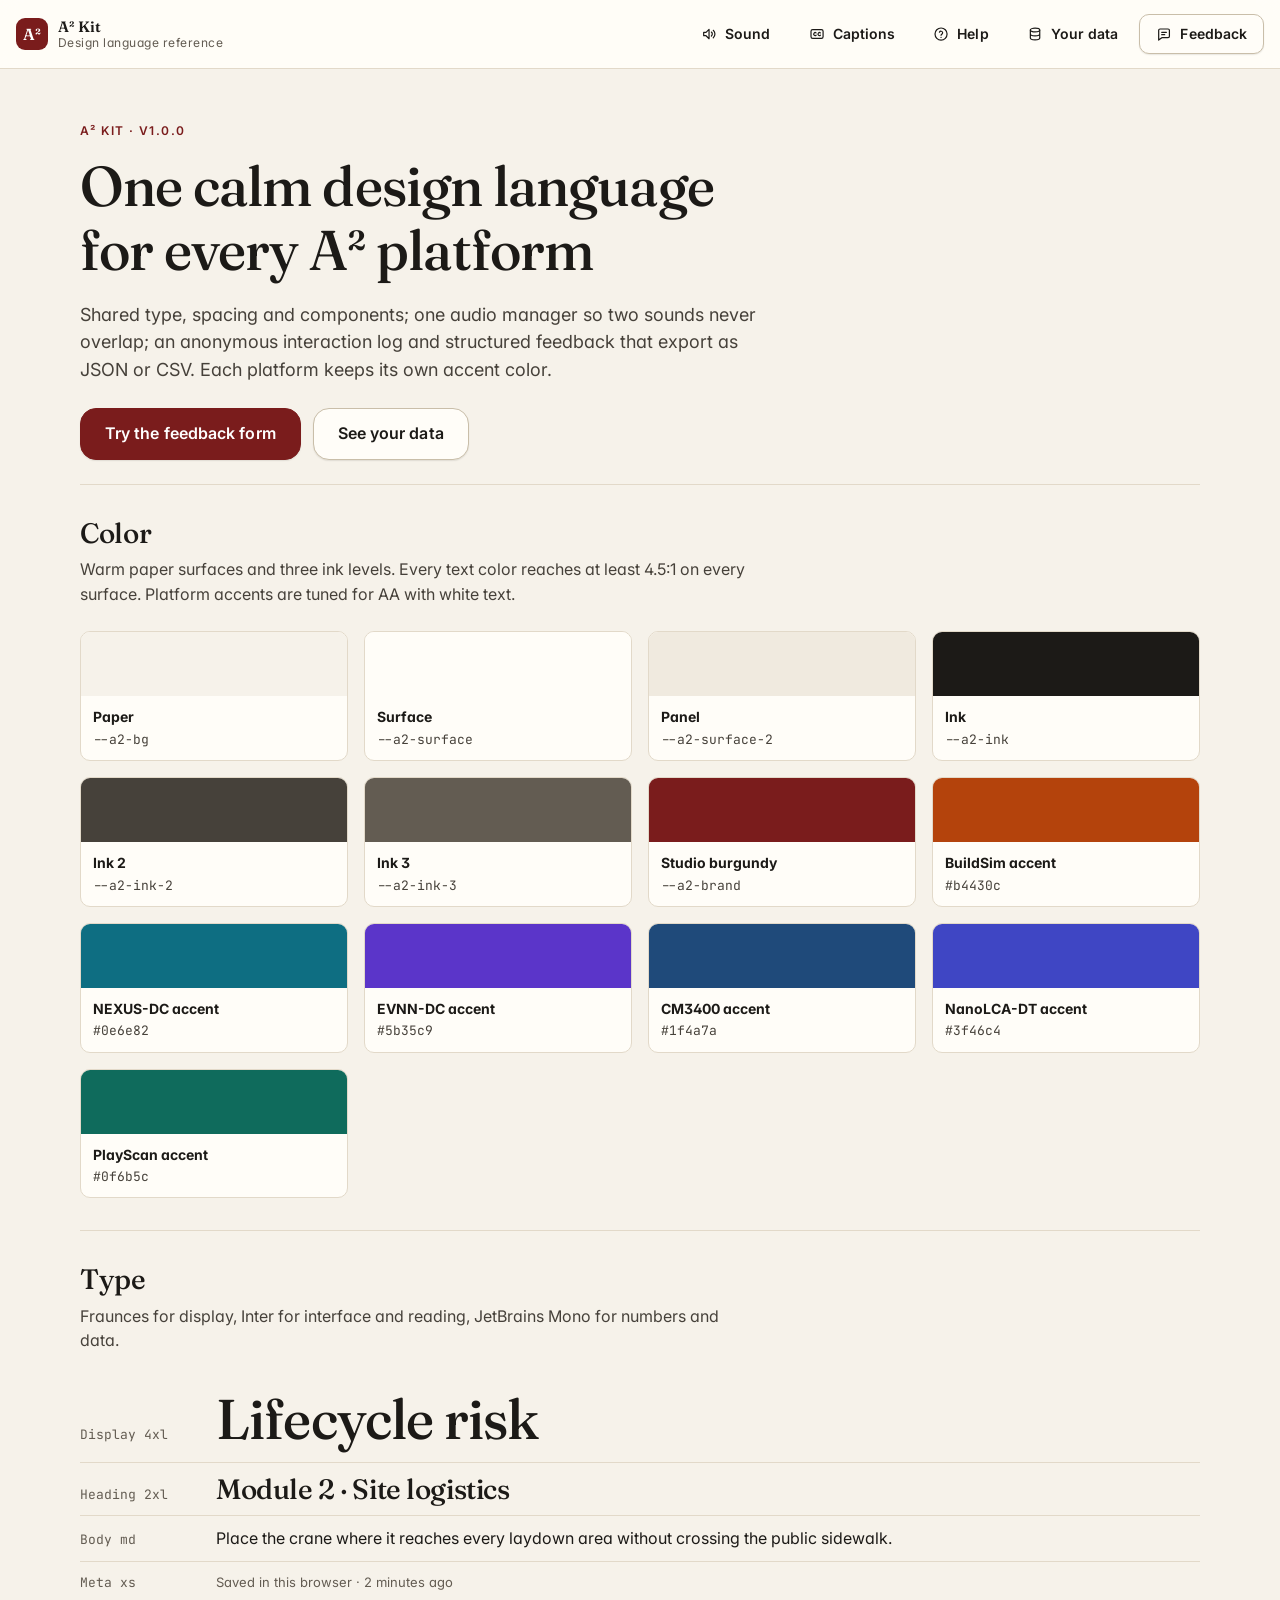
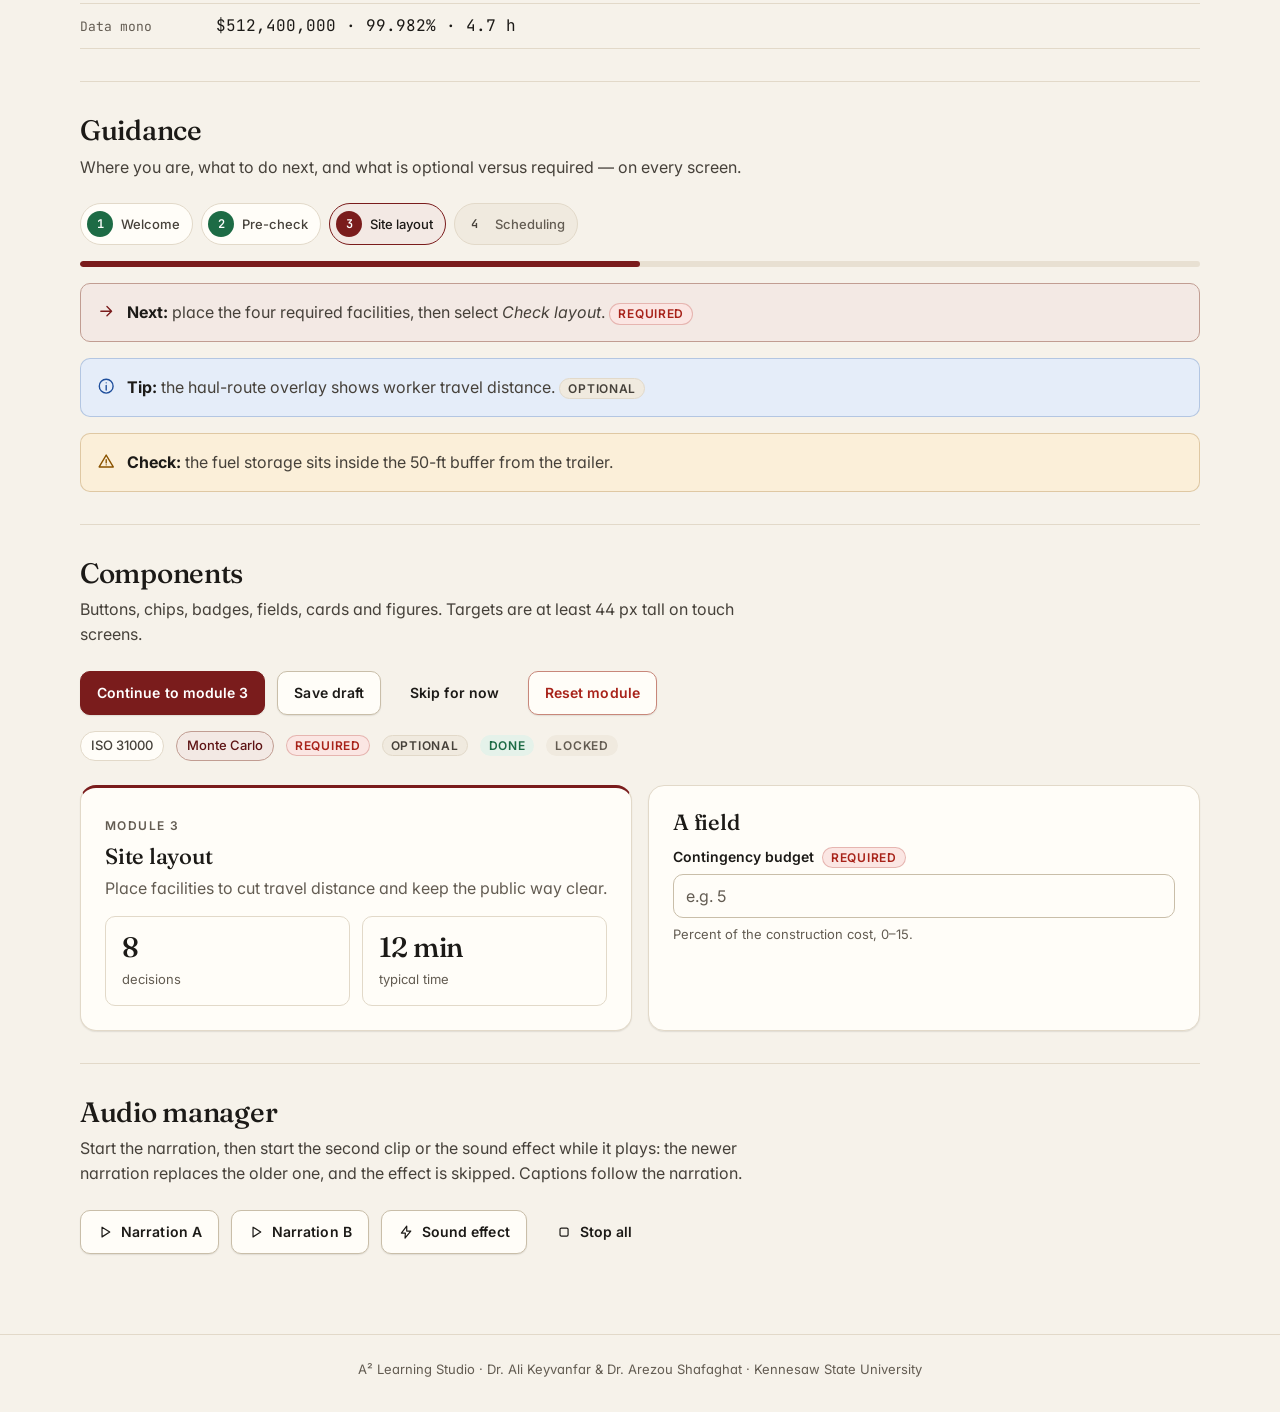
==== commit 808e1e58: "Kit v1.0.1: keep focused items clear of the sticky bar; phone captions - Scroll padding under the st" ====
--- a/kit/index.html
+++ b/kit/index.html
@@ -8,10 +8,10 @@
 <link rel="preconnect" href="https://fonts.gstatic.com" crossorigin>
 <link rel="stylesheet" href="https://fonts.googleapis.com/css2?family=Fraunces:opsz,wght@9..144,400;9..144,500;9..144,600&family=Inter:wght@400;500;600;700&family=JetBrains+Mono:wght@400;500;600&display=swap">
 <!-- /a2-kit:fonts -->
-<!-- a2-kit:css v1.0.0 -->
+<!-- a2-kit:css v1.0.1 -->
 <style id="a2-kit-css">
 /* ==========================================================================
-   A² Kit · v1.0.0 · shared design language for A² Learning Studio platforms
+   A² Kit · v1.0.1 · shared design language for A² Learning Studio platforms
    A² Learning Studio · Dr. Ali Keyvanfar & Dr. Arezou Shafaghat · KSU
    Canonical source: a2-learning-studio/kit/a2-kit.css (inlined into each
    platform between <!-- a2-kit:css --> markers by kit/sync.py).
@@ -94,7 +94,7 @@
 }
 
 /* ---------- base (zero specificity) ---------- */
-:where(html.a2) { -webkit-text-size-adjust: 100%; text-size-adjust: 100%; }
+:where(html.a2) { -webkit-text-size-adjust: 100%; text-size-adjust: 100%; scroll-padding-top: calc(var(--a2-bar-h) + 12px); }
 :where(body.a2) {
   margin: 0;
   background: var(--a2-bg);
@@ -286,7 +286,7 @@
 .a2-bar {
   position: sticky; top: 0; z-index: 900; min-height: var(--a2-bar-h);
   display: flex; align-items: center; gap: var(--a2-s3); padding: 6px var(--a2-s4);
-  background: color-mix(in srgb, var(--a2-surface) 92%, transparent);
+  background: color-mix(in srgb, var(--a2-surface) 96%, transparent);
   -webkit-backdrop-filter: saturate(1.4) blur(10px); backdrop-filter: saturate(1.4) blur(10px);
   border-bottom: 1px solid var(--a2-line);
   font-family: var(--a2-font-ui);
@@ -370,6 +370,14 @@
 .a2-captions-label { display: block; font: 600 var(--a2-t-2xs)/1.3 var(--a2-font-ui); letter-spacing: .1em; text-transform: uppercase; color: #d8cfc0; margin-bottom: 2px; }
 .a2-captions .a2-btn { --_bg: rgba(255, 255, 255, .08); --_fg: #fff; --_bd: rgba(255, 255, 255, .22); box-shadow: none; min-height: 40px; }
 .a2-captions .a2-btn:hover { --_bg: rgba(255, 255, 255, .16); --_bd: rgba(255, 255, 255, .4); }
+@media (max-width: 560px) {
+  /* phones: label + controls on one row, caption text full width below */
+  .a2-captions.is-on { display: grid; grid-template-columns: minmax(0, 1fr) repeat(4, auto); gap: 6px; align-items: center; padding: 10px 10px 12px 14px; }
+  .a2-captions-text { display: contents; }
+  .a2-captions-label { grid-column: 1; grid-row: 1; margin: 0; white-space: nowrap; overflow: hidden; text-overflow: ellipsis; }
+  .a2-captions-line { grid-column: 1 / -1; grid-row: 2; }
+  .a2-captions .a2-btn { min-height: 36px; min-width: 36px; width: 36px; height: 36px; padding: 0; }
+}
 .a2-transcript { font-size: var(--a2-t-sm); color: var(--a2-ink-2); }
 .a2-transcript summary { cursor: pointer; font-weight: 600; color: var(--a2-ink); min-height: 32px; display: flex; align-items: center; gap: 8px; }
 .a2-transcript[open] summary { margin-bottom: var(--a2-s2); }
@@ -534,10 +542,10 @@
 </main>
 <footer class="a2-foot">A² Learning Studio · Dr. Ali Keyvanfar &amp; Dr. Arezou Shafaghat · Kennesaw State University</footer>
 
-<!-- a2-kit:js v1.0.0 -->
+<!-- a2-kit:js v1.0.1 -->
 <script id="a2-kit-js">
 /* ==========================================================================
-   A² Kit · v1.0.0 · shared runtime for A² Learning Studio platforms
+   A² Kit · v1.0.1 · shared runtime for A² Learning Studio platforms
    A² Learning Studio · Dr. Ali Keyvanfar & Dr. Arezou Shafaghat · KSU
    Canonical source: a2-learning-studio/kit/a2-kit.js (inlined into each
    platform between <!-- a2-kit:js --> markers by kit/sync.py).
@@ -559,7 +567,7 @@
   'use strict';
   if (window.A2 && window.A2.kit) return;
 
-  var VERSION = '1.0.0';
+  var VERSION = '1.0.1';
   var A2 = window.A2 = window.A2 || {};
   A2.kit = { version: VERSION };
 
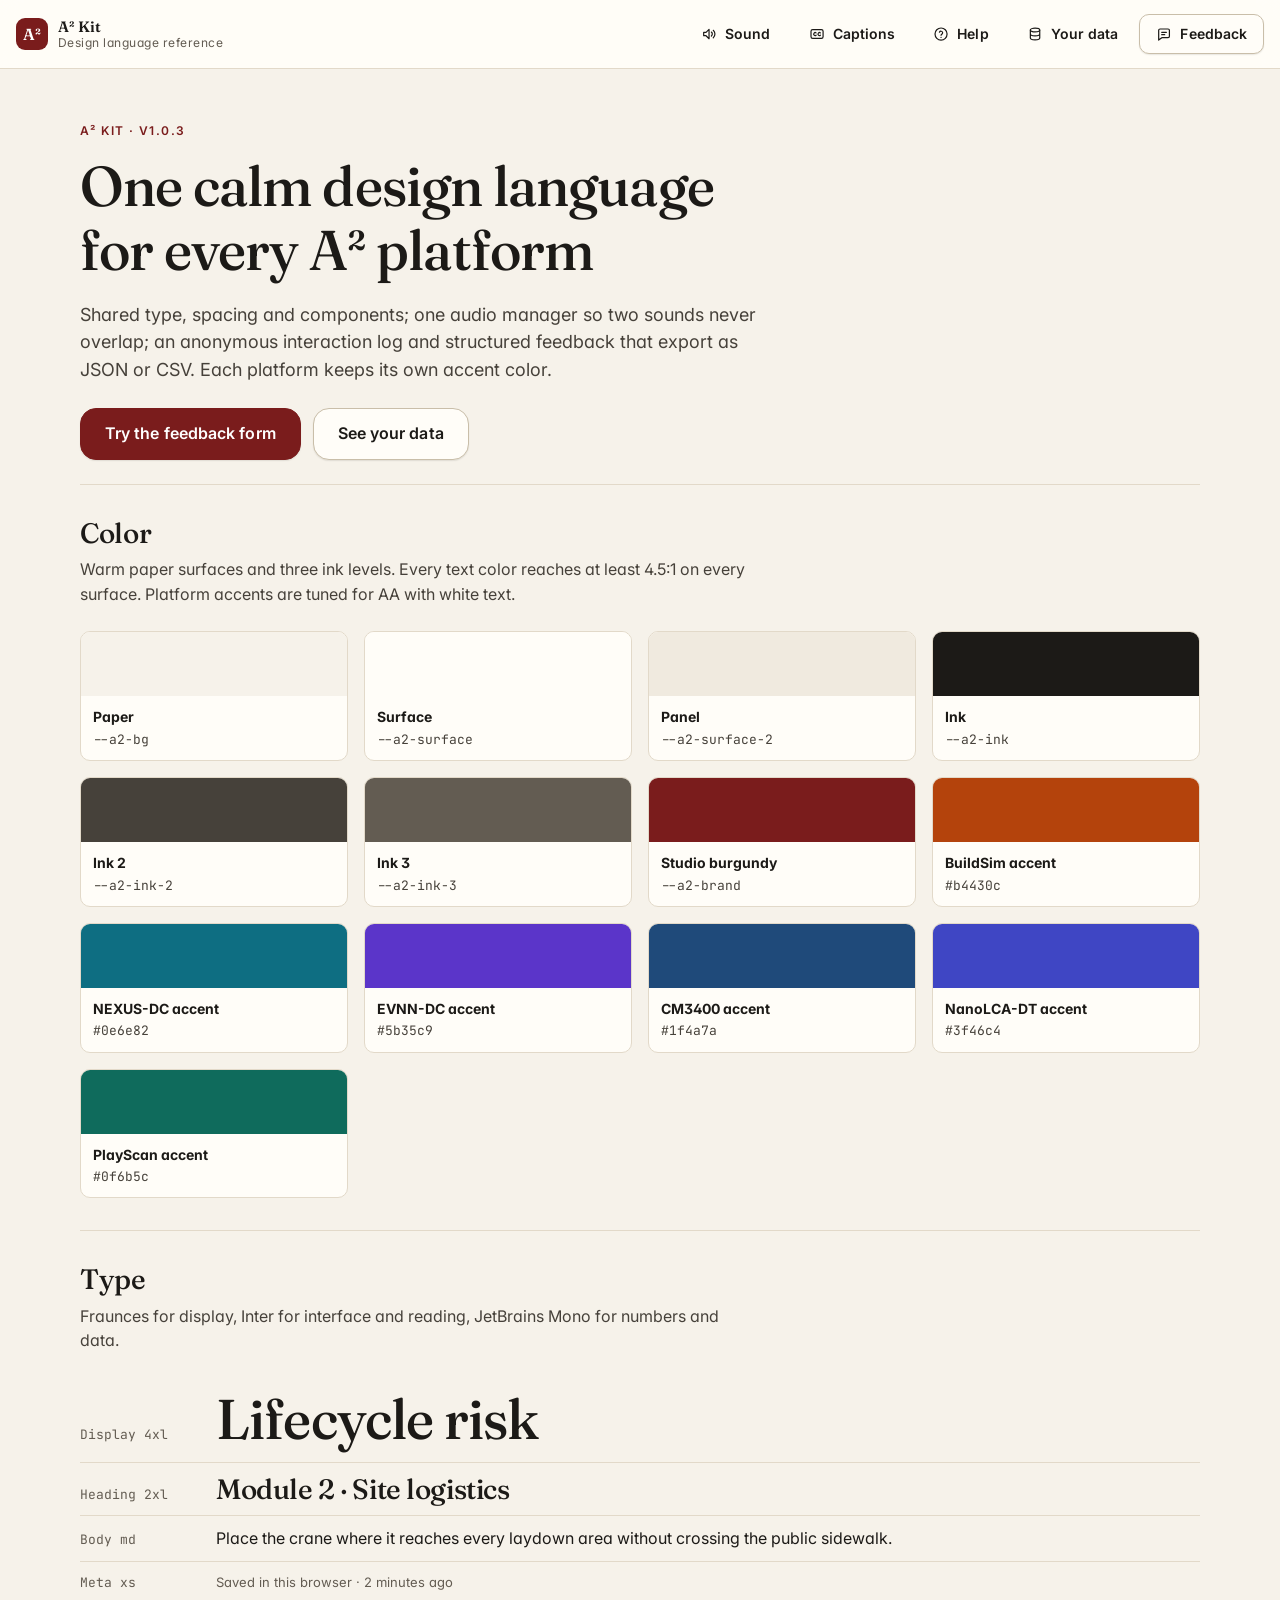
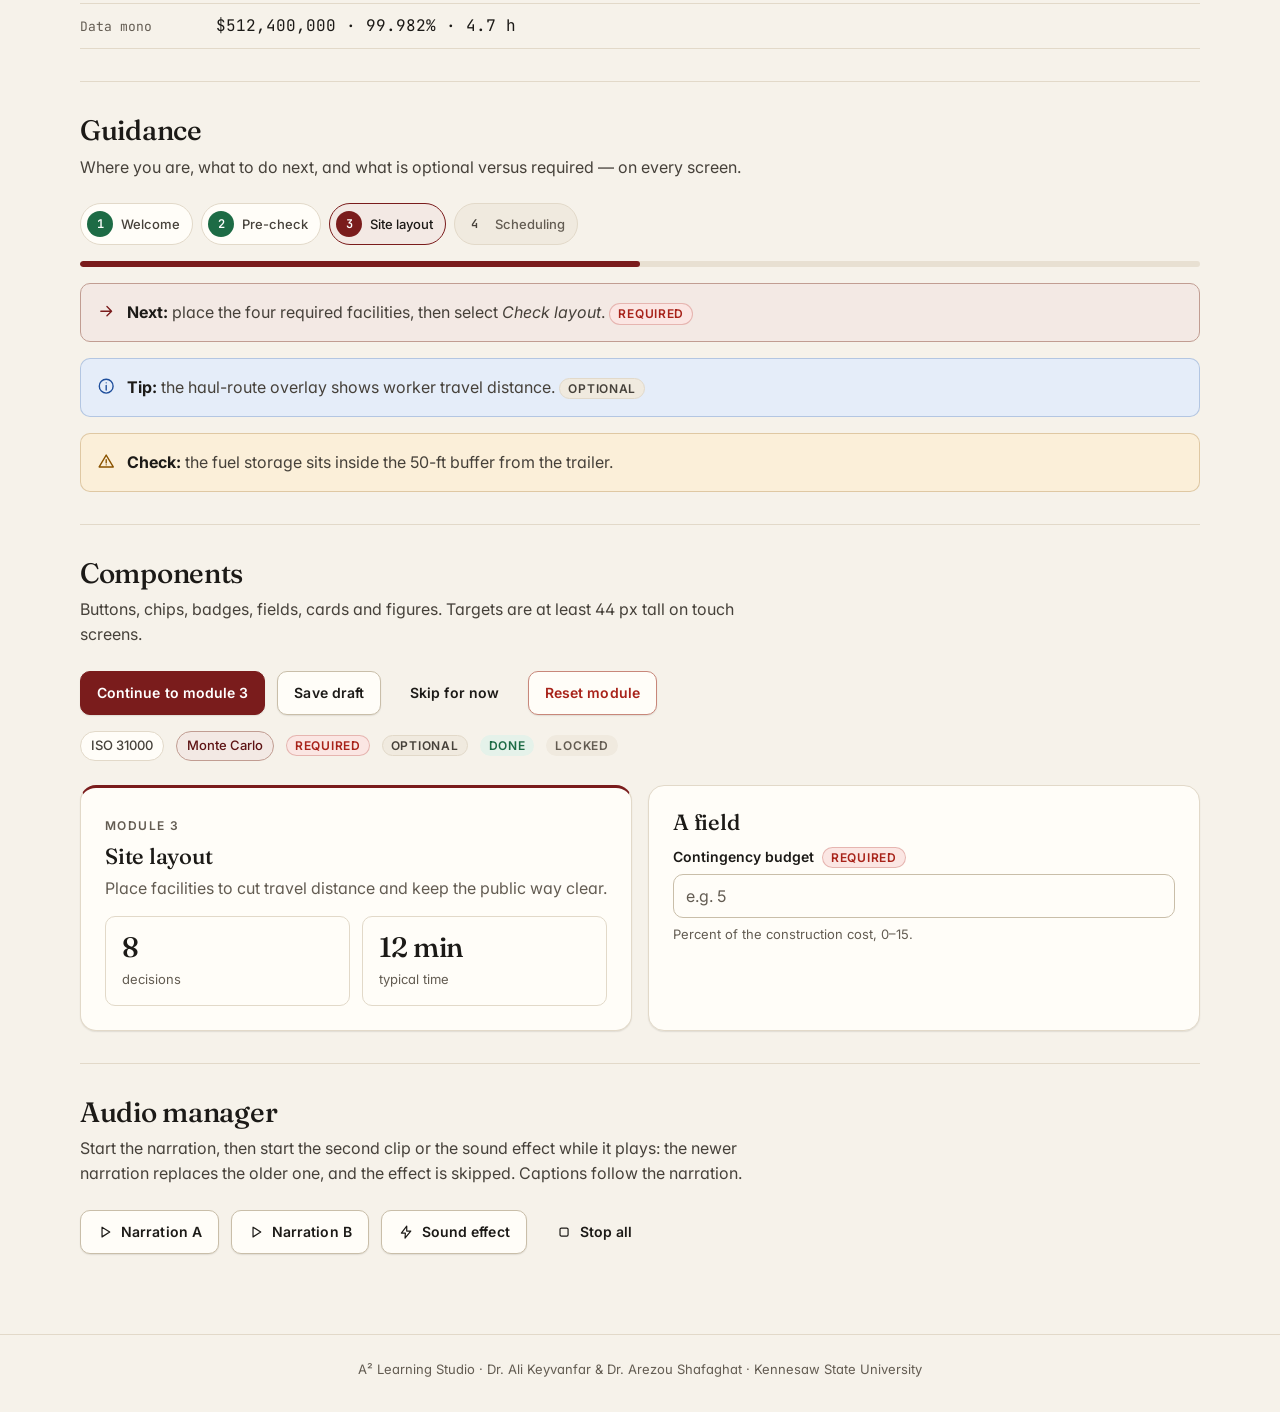
==== commit 715e508f: "Kit v1.0.3 and page fixes from the independent review - Typed text: self-introductions, sign-offs an" ====
--- a/kit/index.html
+++ b/kit/index.html
@@ -8,10 +8,10 @@
 <link rel="preconnect" href="https://fonts.gstatic.com" crossorigin>
 <link rel="stylesheet" href="https://fonts.googleapis.com/css2?family=Fraunces:opsz,wght@9..144,400;9..144,500;9..144,600&family=Inter:wght@400;500;600;700&family=JetBrains+Mono:wght@400;500;600&display=swap">
 <!-- /a2-kit:fonts -->
-<!-- a2-kit:css v1.0.1 -->
+<!-- a2-kit:css v1.0.3 -->
 <style id="a2-kit-css">
 /* ==========================================================================
-   A² Kit · v1.0.1 · shared design language for A² Learning Studio platforms
+   A² Kit · v1.0.3 · shared design language for A² Learning Studio platforms
    A² Learning Studio · Dr. Ali Keyvanfar & Dr. Arezou Shafaghat · KSU
    Canonical source: a2-learning-studio/kit/a2-kit.css (inlined into each
    platform between <!-- a2-kit:css --> markers by kit/sync.py).
@@ -344,13 +344,15 @@
 .a2-dialog-head { display: flex; align-items: start; gap: var(--a2-s3); padding: var(--a2-s5) var(--a2-s5) var(--a2-s3); }
 .a2-dialog-head h2 { margin: 0; font-size: var(--a2-t-xl); }
 .a2-dialog-head p { margin: 6px 0 0; color: var(--a2-ink-2); font-size: var(--a2-t-sm); }
+.a2-dialog-head [data-a2-close] { flex: none; }
 .a2-dialog-body { padding: 0 var(--a2-s5) var(--a2-s4); overflow: auto; }
 .a2-dialog-foot { display: flex; gap: var(--a2-s2); justify-content: flex-end; flex-wrap: wrap; padding: var(--a2-s4) var(--a2-s5); border-top: 1px solid var(--a2-line); background: var(--a2-surface-2); border-radius: 0 0 var(--a2-r-lg) var(--a2-r-lg); }
 .a2-dialog fieldset { border: 0; padding: 0; margin: 0 0 var(--a2-s5); }
 .a2-dialog legend { font: 600 var(--a2-t-sm)/1.3 var(--a2-font-ui); margin-bottom: var(--a2-s2); padding: 0; display: flex; gap: 8px; align-items: center; }
 
-/* ---------- toast ---------- */
-.a2-toasts { position: fixed; z-index: 10001; left: 50%; bottom: var(--a2-s5); transform: translateX(-50%); display: grid; gap: var(--a2-s2); width: min(440px, calc(100vw - 24px)); pointer-events: none; }
+/* ---------- toast (pages with a fixed bottom bar set --a2-dock-h) ---------- */
+.a2-toasts { position: fixed; z-index: 10001; left: 50%; bottom: calc(var(--a2-dock-h, 0px) + var(--a2-s5)); transform: translateX(-50%); display: grid; gap: var(--a2-s2); width: min(440px, calc(100vw - 24px)); pointer-events: none; }
+.a2-toasts.is-top { bottom: auto; top: calc(var(--a2-bar-h) + var(--a2-s3)); } /* moved while the bottom spot would cover the focused control */
 .a2-toast {
   pointer-events: auto; display: flex; gap: var(--a2-s3); align-items: center; padding: 12px 16px; border-radius: var(--a2-r);
   background: var(--a2-ink); color: #fff; font: 500 var(--a2-t-sm)/1.4 var(--a2-font-ui); box-shadow: var(--a2-shadow-3);
@@ -429,6 +431,9 @@
 
 /* toggle buttons in the bar: pressed = on */
 .a2-bar [aria-pressed="false"] { color: var(--a2-ink-3); }
+
+/* hidden always wins over component display rules */
+.a2-btn[hidden], .a2-chip[hidden], .a2-badge[hidden], .a2-callout[hidden], .a2-card[hidden], .a2-panel[hidden] { display: none !important; }
 </style>
 <!-- /a2-kit:css -->
 <title>A² Kit · Design language for A² Learning Studio platforms</title>
@@ -453,7 +458,7 @@
 <main id="main">
   <div class="a2-container">
     <section class="kit-hero">
-      <span class="a2-eyebrow is-accent">A² Kit · v1.0.0</span>
+      <span class="a2-eyebrow is-accent">A² Kit · v<span id="kit-version">1.0.3</span></span>
       <h1 class="a2-display">One calm design language for every A² platform</h1>
       <p class="a2-lede">Shared type, spacing and components; one audio manager so two sounds never overlap; an anonymous interaction log and structured feedback that export as JSON or CSV. Each platform keeps its own accent color.</p>
       <div class="a2-row" style="margin-top:var(--a2-s5)">
@@ -542,10 +547,10 @@
 </main>
 <footer class="a2-foot">A² Learning Studio · Dr. Ali Keyvanfar &amp; Dr. Arezou Shafaghat · Kennesaw State University</footer>
 
-<!-- a2-kit:js v1.0.1 -->
+<!-- a2-kit:js v1.0.3 -->
 <script id="a2-kit-js">
 /* ==========================================================================
-   A² Kit · v1.0.1 · shared runtime for A² Learning Studio platforms
+   A² Kit · v1.0.3 · shared runtime for A² Learning Studio platforms
    A² Learning Studio · Dr. Ali Keyvanfar & Dr. Arezou Shafaghat · KSU
    Canonical source: a2-learning-studio/kit/a2-kit.js (inlined into each
    platform between <!-- a2-kit:js --> markers by kit/sync.py).
@@ -557,7 +562,7 @@
      log                 anonymous 21-field interaction log (localStorage)
      feedback            structured feedback dialog (ratings + tags + note)
      data                export JSON / CSV, clear
-     privacy             scrub names, emails, phone numbers, IDs from logs
+     privacy             scrub emails, phone numbers, IDs and self-introductions from logs and typed text
      ui                  toast, dialog, help, icon()
 
    Must load before any platform script that plays sound, so the audio
@@ -567,7 +572,7 @@
   'use strict';
   if (window.A2 && window.A2.kit) return;
 
-  var VERSION = '1.0.1';
+  var VERSION = '1.0.3';
   var A2 = window.A2 = window.A2 || {};
   A2.kit = { version: VERSION };
 
@@ -679,26 +684,89 @@
   A2.icons = ICONS;
 
   /* ---------------------------------------------------------------- privacy */
-  var redactions = [];
+  var redactions = [];                 /* {k, n, re}: values registered this page session; whole value in any case, its parts as written */
   var RX = [
     [/[A-Z0-9._%+-]+@[A-Z0-9.-]+\.[A-Z]{2,}/gi, '[email]'],
     [/\+?\(?\d{3}\)?[\s.-]?\d{3}[\s.-]?\d{4}\b/g, '[phone]'],
     [/\b\d{7,}\b/g, '[number]']
   ];
+  /* free text only: self-introductions, sign-offs and ID cues ("my name is …", "Thanks, …", "ID 4826") */
+  var UP = 'A-ZÀ-ÖØ-Þ', LO = 'a-zß-öø-ÿ';
+  var NM = '[' + UP + '][' + LO + ']+(?:[-\'’][' + UP + ']?[' + LO + ']+)*(?![' + UP + LO + '])';
+  var INIT = '(?:\\s+(?!I(?!\\.))[' + UP + ']\\.?(?![' + UP + LO + ']))?';   /* a trailing initial ("Zed T."), not the pronoun I */
+  var NAMES = NM + '(?:\\s+(?:[' + UP + ']\\.\\s*)?' + NM + '){0,2}' + INIT;
+  var NAMES2 = NM + '(?:\\s+(?:[' + UP + ']\\.\\s*)?' + NM + '){1,2}' + INIT;
+  function ci(w) { return w.replace(/[a-z]/gi, function (c) { return '[' + c.toUpperCase() + c.toLowerCase() + ']'; }); }
+  function cues(list) { return '(?:' + list.map(ci).join('|') + ')'; }
+  /* each pattern: (before)(name)(after); the name is kept when every word in it is a known non-name */
+  var TXT = [
+    new RegExp('(\\b' + cues(['my name is', 'my name\'s', 'my name', 'name is', 'name:', 'i am', 'i\'m', 'i\u2019m', 'call me', 'signed']) + '\\s*)(' + NAMES + ')()', 'g'),
+    new RegExp('(\\b' + cues(['this is', 'it is', 'it\'s', 'from', 'by', 'with', 'and', 'student']) + '\\s+)(' + NAMES2 + ')()', 'g'),
+    new RegExp('((?:^|[\\n.!?;,]|\\s[-\u2013\u2014])\\s*' + cues(['kind regards', 'best regards', 'thank you', 'thanks', 'regards', 'best', 'cheers', 'sincerely']) + '\\s*[,:\u2013\u2014-]?\\s*)(' + NAMES + ')(\\s*[.!]?\\s*)$', 'g'),
+    new RegExp('(\\s[-\u2013\u2014]+\\s*)(' + NAMES + ')(\\s*)$', 'g'),
+    new RegExp('^(\\s*)(' + NAMES + ')(\\s+' + ci('here') + '\\b)', 'g')
+  ];
+  var IDS = new RegExp('\\b(' + ['student id', 'student number', 'student no', 'net id', 'netid', 'ksu id', 'username', 'user name', 'pin', 'id'].map(ci).join('|') + ')(\\s*(?:(?:[:#=]|no\\.?|number|is|was)\\s*)?)[A-Za-z]*\\d[A-Za-z0-9._-]*', 'g');
+  /* capitalised words that are not names (split points for the possible-name check) */
+  var NOT_NAMES = {};
+  ('A About After Also An And Any Are As At Back Be Because Before Best But By Can Could Did Do Does Dr Each Even Every For From Good Great Had Has Have He Her Here His How However I If In Is It Its Just Maybe Me More Most Mr Mrs Ms My Next No Not Now Of Ok Okay On Once One Only Or Other Our Overall Please Prof Professor Really She So Some Still Than Thank Thanks That The Their Them Then There These They This Those Though To Today Too Two Three Four Five Six Up Very Was We Well Were What When Where Which While Who Why Will With Would Yes Yet You Your ' +
+    'Module Modules Step Steps Part Parts Slide Slides Phase Phases Case Cases Study Studies Report Reports Survey Quiz Score Scores Certificate Lab Decision Decisions Tour Narration Caption Captions Transcript Video Videos Audio Sound Sounds Hub Home Start Stop Play Pause Replay Listen Help Feedback Export Exports Data Center Centre Centers Cloud Site Sites Planning Plan Critical Path Gantt Schedule Crew Crews Crane Tower Gate Safety Quality Risk Risks Log Register Project Projects Construction Management Manager Kennesaw State University Studio Learning Ecosystem Simulator Simulation Monte Carlo Bayesian Pareto Extreme Value Theory Analysis Viability Guidance Scenario Scenarios Pathway Criteria Instructor Teacher Student Students Team Group Class Course Week Day Morning ' +
+    'Google Amazon Apple Microsoft Meta Oracle Equinix Digital Realty Chrome Safari Firefox Edge Windows Mac Android Excel Word Canvas Brightspace Monday Tuesday Wednesday Thursday Friday Saturday Sunday January February March April May June July August September October November December Fall Spring Summer Winter Atlanta Georgia Marietta').split(' ').forEach(function (w) { NOT_NAMES[w] = 1; });
+  function wordRe(v, flags) { return new RegExp('(^|[^' + UP + LO + '0-9])(' + v.replace(/[.*+?^${}()|[\]\\]/g, '\\$&') + ')(?![' + UP + LO + '0-9])', flags); }
+  function addRedaction(v, full) {
+    var k = (full ? 'f:' : 'p:') + v.toLowerCase();
+    if (redactions.some(function (r) { return r.k === k; })) return;
+    redactions.push({ k: k, n: v.length, re: wordRe(v, full ? 'gi' : 'g') });   /* the whole value in any case; its parts as written */
+  }
   var privacy = A2.privacy = {
-    /* register a personal value (e.g. a name typed for a certificate) so it never reaches the log */
-    redact: function (value) {
+    /* register a personal value (e.g. a name typed for a certificate) so it never reaches the log or an export.
+       opts.parts === false: match only the whole value (e.g. an organisation name) */
+    redact: function (value, opts) {
       var v = String(value || '').trim(); if (v.length < 2) return;
-      redactions.push(v);
-      v.split(/[\s,]+/).forEach(function (part) { if (part.length >= 3) redactions.push(part); });
+      addRedaction(v, true);
+      if (!(opts && opts.parts === false)) v.split(/[\s,]+/).forEach(function (part) { if (part.length >= 3) addRedaction(part, false); });
+      redactions.sort(function (a, b) { return b.n - a.n; });
     },
-    scrub: function (value) {
+    /* only the values registered with redact(), whole words; safe on JSON and CSV text */
+    redactKnown: function (s) {
+      if (typeof s !== 'string' || !redactions.length) return s;
+      redactions.forEach(function (r) { r.re.lastIndex = 0; s = s.replace(r.re, '$1[redacted]'); });
+      return s;
+    },
+    /* every logged string: registered values, emails, phone numbers, 7+ digit runs. max: longest string kept (default 240) */
+    scrub: function (value, max) {
       if (value == null) return value;
       if (typeof value === 'number' || typeof value === 'boolean') return value;
-      var s = typeof value === 'string' ? value : JSON.stringify(value);
-      redactions.forEach(function (r) { if (r) s = s.split(r).join('[redacted]'); });
+      var s = privacy.redactKnown(typeof value === 'string' ? value : JSON.stringify(value));
       RX.forEach(function (p) { s = s.replace(p[0], p[1]); });
-      return s.length > 240 ? s.slice(0, 237) + '...' : s;
+      var lim = typeof max === 'number' && max > 3 ? max : 240;
+      return s.length > lim ? s.slice(0, lim - 3) + '...' : s;
+    },
+    /* typed free text (comments, open answers, labels): scrub() plus self-introductions, sign-offs and ID cues */
+    scrubText: function (value, max) {
+      if (value == null) return value;
+      var s = String(value);
+      TXT.forEach(function (re) {
+        re.lastIndex = 0;
+        s = s.replace(re, function (all, pre, name, post) {
+          var known = name.split(/\s+/).every(function (w) { return NOT_NAMES[w.replace(/\.$/, '')] || /^[A-Z]\.$/.test(w); });
+          return known ? all : pre + '[name]' + post;
+        });
+      });
+      IDS.lastIndex = 0; s = s.replace(IDS, '$1$2[id]');
+      return privacy.scrub(s, typeof max === 'number' ? max : 1000);
+    },
+    /* runs of 2-3 capitalised words that may be a person's name (for a gentle check before saving) */
+    nameHints: function (value) {
+      var s = String(value || ''), out = [], run = [];
+      var re = new RegExp(NM + '|[^\\s]+', 'g'), m, nm = new RegExp('^' + NM + '$');
+      function end() { if (run.length >= 2) out.push(run.join(' ')); run = []; }
+      while ((m = re.exec(s))) {
+        var w = m[0], core = w.replace(/[.,;:!?)"”]+$/, '');
+        if (nm.test(core) && !NOT_NAMES[core]) { run.push(core); if (core !== w) end(); } else end();
+      }
+      end();
+      return out.filter(function (x, i) { return out.indexOf(x) === i; }).slice(0, 3);
     }
   };
 
@@ -946,6 +1014,8 @@
      pass through A2.privacy.scrub(); the session id is a random UUID per tab. */
   var FIELDS = ['session_id', 'platform', 'platform_version', 'seq', 'ts', 't_ms', 'view', 'step_index', 'step_total', 'event',
     'target', 'value', 'correct', 'score', 'attempt', 'duration_ms', 'input_mode', 'audio_state', 'viewport', 'reduced_motion', 'lang'];
+  var PRIVACY_NOTE = 'Anonymous: a random session ID and no name, email or ID fields. Typed text is logged as its length only; feedback comments are kept ' +
+    'with emails, phone numbers, ID numbers and self-introductions removed. Check comments for names before sharing.';
   var log = A2.log = (function () {
     var buf = null, fb = null, sess = null, seq = 0, t0 = 0, ctx = { view: null, step_index: null, step_total: null }, viewStart = 0;
     var inputMode = 'mouse', flushT = null, MAX = 6000;
@@ -1023,7 +1093,7 @@
       clear: function () { buf = []; fb = []; lsDel(keyLog()); lsDel(keyFb()); flush(); },
       toCSV: function (rows) {
         rows = rows || api.events();
-        var q = function (v) { if (v == null) return ''; var s = String(v); return /[",\n\r]/.test(s) ? '"' + s.replace(/"/g, '""') + '"' : s; };
+        var q = function (v) { if (v == null) return ''; var s = privacy.redactKnown(String(v)); return /[",\n\r]/.test(s) ? '"' + s.replace(/"/g, '""') + '"' : s; };
         return FIELDS.join(',') + '\n' + rows.map(function (r) { return FIELDS.map(function (f) { return q(r[f]); }).join(','); }).join('\n') + '\n';
       },
       toJSON: function () {
@@ -1033,10 +1103,10 @@
         return JSON.stringify({
           schema: 'a2.log/1', kit_version: VERSION, platform: cfg.platform, platform_name: cfg.name, platform_version: cfg.version || '',
           exported_at: new Date().toISOString(),
-          privacy: 'Anonymous: random session IDs only. No names, emails or student IDs are recorded.',
+          privacy: PRIVACY_NOTE,
           fields: FIELDS, sessions: Object.keys(sessions).map(function (k) { return sessions[k]; }),
           events: ev, feedback: api.feedback()
-        }, null, 2);
+        }, function (k, v) { return typeof v === 'string' ? privacy.redactKnown(v) : v; }, 2);
       }
     };
     return api;
@@ -1045,16 +1115,32 @@
   /* ------------------------------------------------------------------ ui */
   var ui = A2.ui = {};
   var toastWrap = null;
+  /* a toast never covers the focused control (WCAG 2.4.11): it moves to the top while it would */
+  function hits(a, b) { return a.width > 0 && b.width > 0 && a.left < b.right && a.right > b.left && a.top < b.bottom && a.bottom > b.top; }
+  function placeToasts() {
+    if (!toastWrap) return;
+    if (!toastWrap.children.length) { toastWrap.classList.remove('is-top'); return; }
+    var el = document.activeElement;
+    if (!el || el === document.body || el === document.documentElement) return;
+    if (hits(el.getBoundingClientRect(), toastWrap.getBoundingClientRect())) toastWrap.classList.toggle('is-top');
+  }
   ui.toast = function (msg, ms) {
-    if (!toastWrap) { toastWrap = h('div', { class: 'a2-toasts', role: 'status', 'aria-live': 'polite' }); document.body.appendChild(toastWrap); }
+    if (!toastWrap) {
+      toastWrap = h('div', { class: 'a2-toasts', role: 'status', 'aria-live': 'polite' }); document.body.appendChild(toastWrap);
+      document.addEventListener('focusin', function () { setTimeout(placeToasts, 0); });
+      addEventListener('resize', placeToasts);
+    }
     var t = h('div', { class: 'a2-toast' }, icon('check-circle') + '<span>' + esc(msg) + '</span>');
     toastWrap.appendChild(t);
-    setTimeout(function () { t.remove(); }, ms || 3600);
+    placeToasts();
+    setTimeout(function () { t.remove(); placeToasts(); }, ms || 3600);
   };
-  /* dialog({title, lead, body (html), actions:[{label, primary, danger, value, onClick}], onClose}) -> HTMLDialogElement */
+  /* dialog({title, lead, body (html), actions:[{label, primary, danger, value, onClick}], onClose, initialFocus}) -> HTMLDialogElement */
+  var dlgSeq = 0;
   ui.dialog = function (o) {
-    var d = h('dialog', { class: 'a2-dialog', 'aria-labelledby': 'a2dlg-t' });
-    var head = '<div class="a2-dialog-head"><div class="a2-grow"><h2 id="a2dlg-t">' + esc(o.title || '') + '</h2>' + (o.lead ? '<p>' + esc(o.lead) + '</p>' : '') + '</div>' +
+    var tid = 'a2dlg-t' + (++dlgSeq);
+    var d = h('dialog', { class: 'a2-dialog', 'aria-labelledby': tid });
+    var head = '<div class="a2-dialog-head"><div class="a2-grow"><h2 id="' + tid + '">' + esc(o.title || '') + '</h2>' + (o.lead ? '<p>' + esc(o.lead) + '</p>' : '') + '</div>' +
       '<button type="button" class="a2-btn is-quiet is-icon" data-a2-close aria-label="Close">' + icon('x') + '</button></div>';
     d.innerHTML = head + '<div class="a2-dialog-body">' + (o.body || '') + '</div>' + (o.actions && o.actions.length ? '<div class="a2-dialog-foot"></div>' : '');
     var foot = d.querySelector('.a2-dialog-foot');
@@ -1067,6 +1153,19 @@
     d.addEventListener('close', function () { if (o.onClose) o.onClose(d.returnValue, d); setTimeout(function () { d.remove(); }, 0); });
     document.body.appendChild(d);
     if (d.showModal) d.showModal(); else d.setAttribute('open', '');
+    /* a body that scrolls must be reachable by keyboard (WCAG 2.1.1) */
+    var body = d.querySelector('.a2-dialog-body');
+    var fit = function () {
+      if (body.scrollHeight > body.clientHeight + 1) { body.tabIndex = 0; body.setAttribute('role', 'region'); body.setAttribute('aria-labelledby', tid); }
+      else { body.removeAttribute('tabindex'); body.removeAttribute('role'); body.removeAttribute('aria-labelledby'); }
+    };
+    fit(); addEventListener('resize', fit);
+    d.addEventListener('close', function () { removeEventListener('resize', fit); });
+    /* initialFocus: 'heading' or a selector inside the dialog (default: the browser's first focusable) */
+    if (o.initialFocus) {
+      var target = o.initialFocus === 'heading' ? d.querySelector('#' + tid) : d.querySelector(o.initialFocus);
+      if (target) { if (o.initialFocus === 'heading') target.tabIndex = -1; try { target.focus(); } catch (e) {} }
+    }
     return d;
   };
 
@@ -1095,7 +1194,8 @@
         TAGS.map(function (t) { return '<button type="button" class="a2-chip" aria-pressed="false" data-tag="' + esc(t) + '">' + esc(t) + '</button>'; }).join('') + '</div></fieldset>' +
         '<div class="a2-field"><label for="a2fb-note">Comment <span class="a2-badge is-optional">Optional</span></label>' +
         '<textarea id="a2fb-note" class="a2-textarea" maxlength="500" aria-describedby="a2fb-hint"></textarea>' +
-        '<span id="a2fb-hint" class="a2-hint">Please don\'t include names, emails or student IDs. Up to 500 characters.</span></div>' +
+        '<span id="a2fb-hint" class="a2-hint">Feedback is anonymous, so leave out names, emails and ID numbers. Up to 500 characters.</span>' +
+        '<p class="a2-callout is-warn" id="a2fb-name" role="alert" hidden></p></div>' +
         '<p class="a2-error" id="a2fb-err" role="alert" hidden>Please answer the two required questions.</p>' +
         '</form>';
       var dlg = ui.dialog({
@@ -1104,18 +1204,34 @@
           label: 'Save feedback', primary: true, onClick: function (d) {
             var f = d.querySelector('#a2fb');
             var u = f.querySelector('input[name=useful]:checked'), c = f.querySelector('input[name=clear]:checked');
-            var err = f.querySelector('#a2fb-err');
+            var err = f.querySelector('#a2fb-err'), ta = f.querySelector('#a2fb-note'), warn = f.querySelector('#a2fb-name');
             if (!u || !c) { err.hidden = false; (u ? f.querySelector('input[name=clear]') : f.querySelector('input[name=useful]')).focus(); return false; }
+            var raw = ta.value.trim();
+            /* a gentle check: words that look like a person's name get one chance to be removed */
+            var hints = privacy.nameHints(privacy.scrubText(raw, 500));
+            if (hints.length && !d.__a2NameChecked) {
+              d.__a2NameChecked = true;
+              warn.textContent = 'This may include a name: ' + hints.map(function (x) { return '“' + x + '”'; }).join(', ') + '. Feedback is anonymous, so please remove it, or select Save feedback again to save the comment as it is.';
+              warn.hidden = false; ta.setAttribute('aria-describedby', 'a2fb-hint a2fb-name'); ta.focus({ preventScroll: true });
+              try { warn.scrollIntoView({ block: 'nearest' }); } catch (e) {}
+              return false;
+            }
             var tags = Array.prototype.map.call(f.querySelectorAll('.a2-chip[aria-pressed=true]'), function (b) { return b.dataset.tag; });
-            var note = privacy.scrub(f.querySelector('#a2fb-note').value.trim()) || '';
+            var note = privacy.scrubText(raw, 500) || '';
             var entry = { id: uuid(), session_id: log.sessionId(), ts: new Date().toISOString(), platform: cfg.platform, platform_version: cfg.version || '', view: ctx.view, step_index: ctx.step_index, about: privacy.scrub(about), useful: +u.value, clear: +c.value, tags: tags, comment: note };
             log.addFeedback(entry);
-            log.event('feedback', { target: ctx.view || 'general', value: 'useful=' + u.value + ';clear=' + c.value + (tags.length ? ';tags=' + tags.join('|') : '') + (note ? ';comment=' + note : ''), score: +u.value });
+            /* the comment itself stays in the feedback record only; the event log gets its length */
+            log.event('feedback', { target: ctx.view || 'general', value: 'useful=' + u.value + ';clear=' + c.value + (tags.length ? ';tags=' + tags.join('|') : '') + ';comment_chars=' + note.length, score: +u.value });
             ui.toast('Thanks. Feedback saved. Export it any time from Your data.');
           }
         }]
       });
       dlg.querySelectorAll('.a2-chip').forEach(function (b) { b.addEventListener('click', function () { b.setAttribute('aria-pressed', b.getAttribute('aria-pressed') === 'true' ? 'false' : 'true'); }); });
+      var note0 = dlg.querySelector('#a2fb-note');
+      note0.addEventListener('input', function () {
+        if (!dlg.__a2NameChecked) return;
+        dlg.__a2NameChecked = false; var w = dlg.querySelector('#a2fb-name'); w.hidden = true; w.textContent = ''; note0.setAttribute('aria-describedby', 'a2fb-hint');
+      });
       log.event('feedback_open', { target: ctx.view || 'general', value: opts.reason || 'button' });
       return dlg;
     },
@@ -1141,8 +1257,8 @@
         '<div class="a2-kpi"><b class="a2-num">' + ev.length + '</b><span>interaction events</span></div>' +
         '<div class="a2-kpi"><b class="a2-num">' + fb.length + '</b><span>feedback entries</span></div>' +
         '<div class="a2-kpi"><b class="a2-num" style="font-size:18px">' + esc((log.sessionId() || '').slice(0, 8)) + '</b><span>anonymous session</span></div></div>' +
-        '<div class="a2-callout is-info">' + icon('shield') + '<div><strong>What is recorded.</strong> Screens visited, steps, choices, scores, timings and settings, under a random session ID. ' +
-        'No names, emails or student IDs. Nothing leaves this device unless you download it and choose to share it.</div></div>' +
+        '<div class="a2-callout is-info">' + icon('shield') + '<div><strong>What is recorded.</strong> Screens visited, steps, choices, scores, timings and settings, under a random session ID, plus any feedback you save. ' +
+        'There are no name, email or ID fields; text you type is logged as its length only, and feedback comments have emails, phone numbers and ID numbers removed. Nothing leaves this device unless you download it and choose to share it.</div></div>' +
         '<p class="a2-hint" style="margin:12px 0 0">JSON includes everything (events and feedback). CSV has one row per event with the 21 standard A² fields.</p>';
       ui.dialog({
         title: 'Your data', lead: cfg.name + ' · stored only in this browser', body: body,
@@ -1297,8 +1413,9 @@
 </script>
 <!-- /a2-kit:js -->
 <script>
+document.getElementById('kit-version').textContent = A2.kit.version;
 A2.init({
-  platform: 'kit', name: 'A² Kit', subtitle: 'Design language reference', version: '1.0.0', audio: true,
+  platform: 'kit', name: 'A² Kit', subtitle: 'Design language reference', version: A2.kit.version, audio: true,
   help: { title: 'About this page', intro: 'A reference for the shared design language. Platforms inline the same kit, so they look and behave alike.',
           steps: [{ title: 'Read the guidance patterns', text: 'Stepper, next-step callout, required/optional badges.', required: true }, { title: 'Try feedback and Your data', text: 'Both are anonymous and stay in this browser.', optional: true }],
           keys: [['Tab', 'Move between controls'], ['Esc', 'Close a dialog']] }
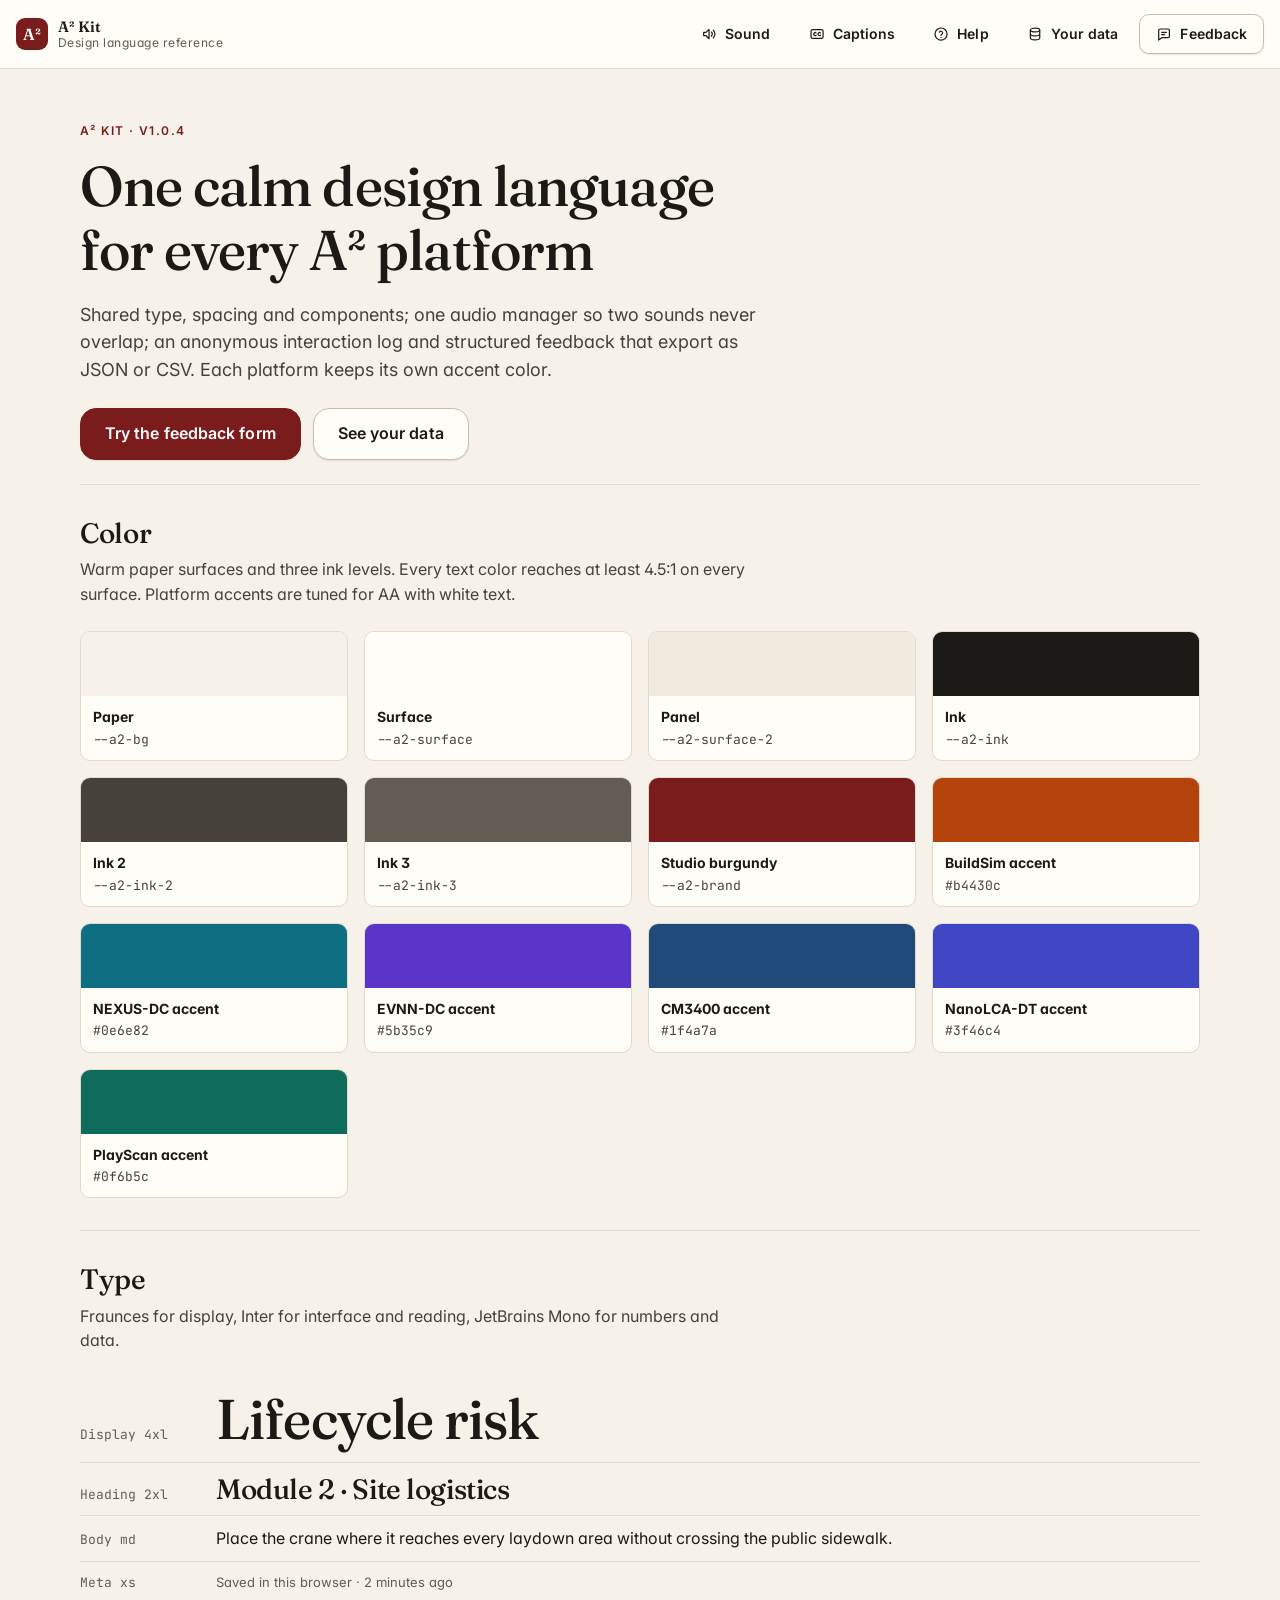
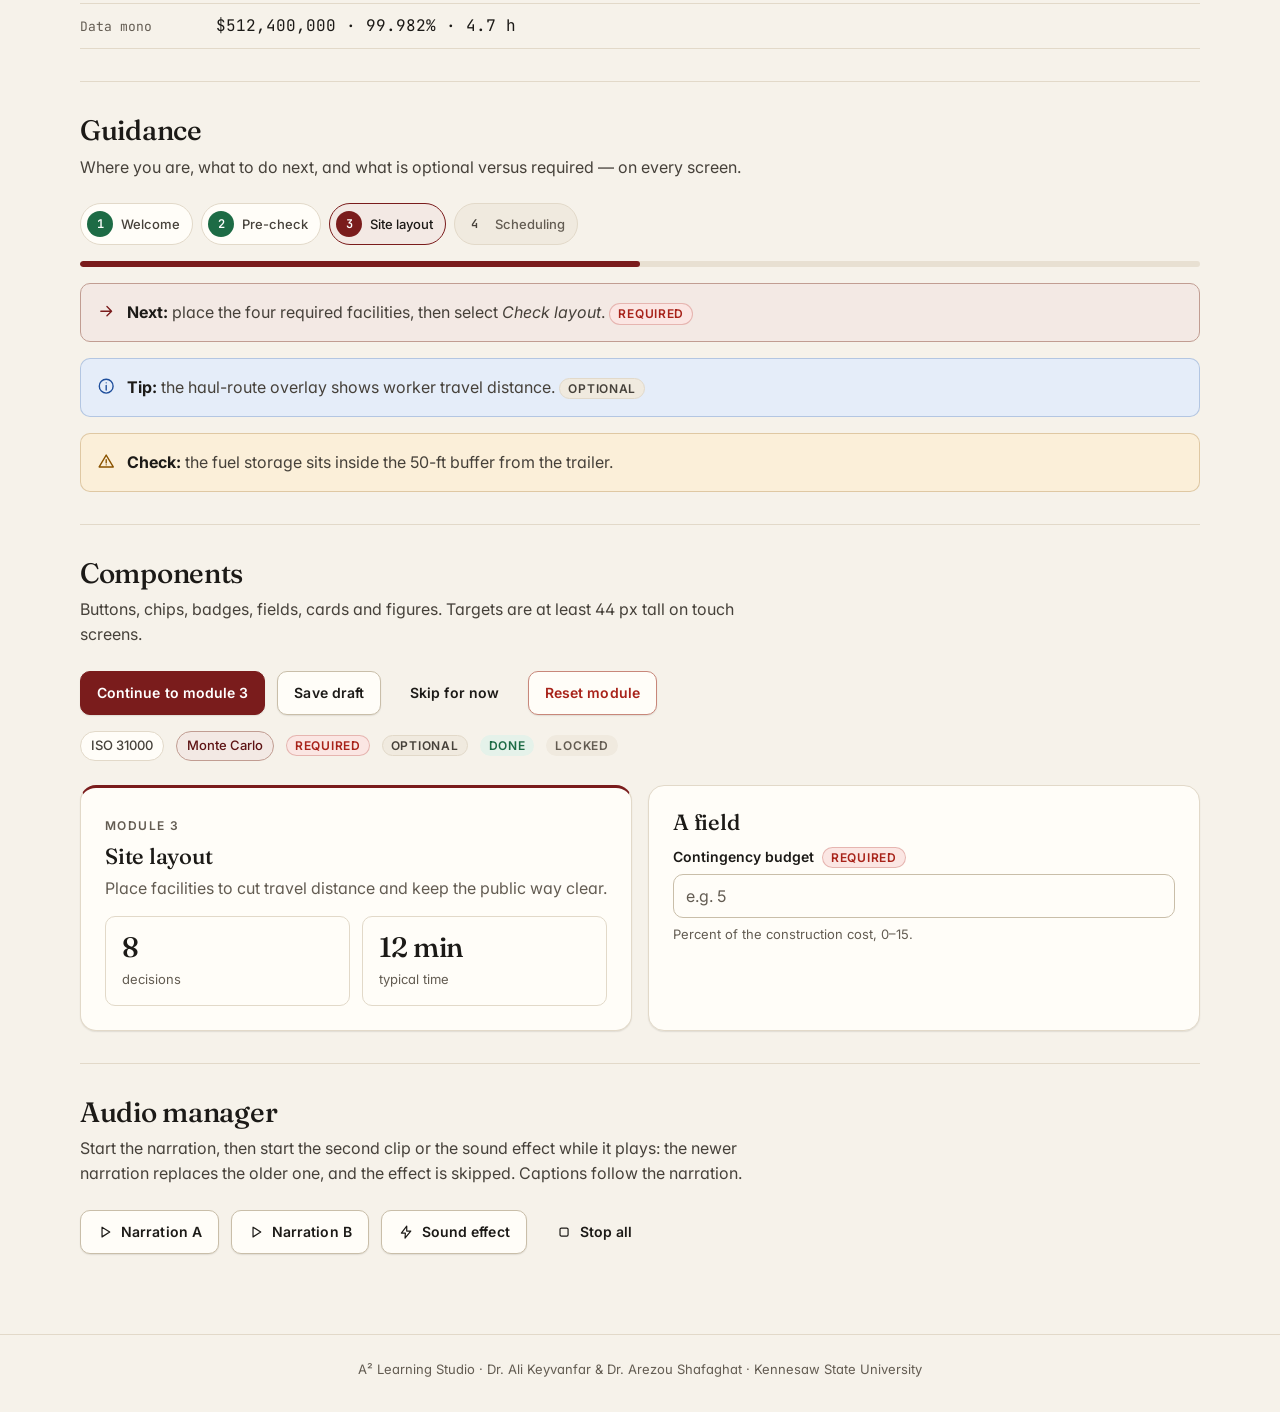
==== commit 954b3bce: "Kit v1.0.4: name scrubbing in any letter case; leaderboard after re-merge - Self-introductions, sign" ====
--- a/kit/index.html
+++ b/kit/index.html
@@ -8,10 +8,10 @@
 <link rel="preconnect" href="https://fonts.gstatic.com" crossorigin>
 <link rel="stylesheet" href="https://fonts.googleapis.com/css2?family=Fraunces:opsz,wght@9..144,400;9..144,500;9..144,600&family=Inter:wght@400;500;600;700&family=JetBrains+Mono:wght@400;500;600&display=swap">
 <!-- /a2-kit:fonts -->
-<!-- a2-kit:css v1.0.3 -->
+<!-- a2-kit:css v1.0.4 -->
 <style id="a2-kit-css">
 /* ==========================================================================
-   A² Kit · v1.0.3 · shared design language for A² Learning Studio platforms
+   A² Kit · v1.0.4 · shared design language for A² Learning Studio platforms
    A² Learning Studio · Dr. Ali Keyvanfar & Dr. Arezou Shafaghat · KSU
    Canonical source: a2-learning-studio/kit/a2-kit.css (inlined into each
    platform between <!-- a2-kit:css --> markers by kit/sync.py).
@@ -458,7 +458,7 @@
 <main id="main">
   <div class="a2-container">
     <section class="kit-hero">
-      <span class="a2-eyebrow is-accent">A² Kit · v<span id="kit-version">1.0.3</span></span>
+      <span class="a2-eyebrow is-accent">A² Kit · v<span id="kit-version">1.0.4</span></span>
       <h1 class="a2-display">One calm design language for every A² platform</h1>
       <p class="a2-lede">Shared type, spacing and components; one audio manager so two sounds never overlap; an anonymous interaction log and structured feedback that export as JSON or CSV. Each platform keeps its own accent color.</p>
       <div class="a2-row" style="margin-top:var(--a2-s5)">
@@ -547,10 +547,10 @@
 </main>
 <footer class="a2-foot">A² Learning Studio · Dr. Ali Keyvanfar &amp; Dr. Arezou Shafaghat · Kennesaw State University</footer>
 
-<!-- a2-kit:js v1.0.3 -->
+<!-- a2-kit:js v1.0.4 -->
 <script id="a2-kit-js">
 /* ==========================================================================
-   A² Kit · v1.0.3 · shared runtime for A² Learning Studio platforms
+   A² Kit · v1.0.4 · shared runtime for A² Learning Studio platforms
    A² Learning Studio · Dr. Ali Keyvanfar & Dr. Arezou Shafaghat · KSU
    Canonical source: a2-learning-studio/kit/a2-kit.js (inlined into each
    platform between <!-- a2-kit:js --> markers by kit/sync.py).
@@ -572,7 +572,7 @@
   'use strict';
   if (window.A2 && window.A2.kit) return;
 
-  var VERSION = '1.0.3';
+  var VERSION = '1.0.4';
   var A2 = window.A2 = window.A2 || {};
   A2.kit = { version: VERSION };
 
@@ -690,28 +690,58 @@
     [/\+?\(?\d{3}\)?[\s.-]?\d{3}[\s.-]?\d{4}\b/g, '[phone]'],
     [/\b\d{7,}\b/g, '[number]']
   ];
-  /* free text only: self-introductions, sign-offs and ID cues ("my name is …", "Thanks, …", "ID 4826") */
+  /* typed free text: self-introductions, sign-offs and ID cues, in any case ("my name is …", "i'm …", "thanks, …", "PIN 4826") */
   var UP = 'A-ZÀ-ÖØ-Þ', LO = 'a-zß-öø-ÿ';
   var NM = '[' + UP + '][' + LO + ']+(?:[-\'’][' + UP + ']?[' + LO + ']+)*(?![' + UP + LO + '])';
-  var INIT = '(?:\\s+(?!I(?!\\.))[' + UP + ']\\.?(?![' + UP + LO + ']))?';   /* a trailing initial ("Zed T."), not the pronoun I */
-  var NAMES = NM + '(?:\\s+(?:[' + UP + ']\\.\\s*)?' + NM + '){0,2}' + INIT;
-  var NAMES2 = NM + '(?:\\s+(?:[' + UP + ']\\.\\s*)?' + NM + '){1,2}' + INIT;
   function ci(w) { return w.replace(/[a-z]/gi, function (c) { return '[' + c.toUpperCase() + c.toLowerCase() + ']'; }); }
-  function cues(list) { return '(?:' + list.map(ci).join('|') + ')'; }
-  /* each pattern: (before)(name)(after); the name is kept when every word in it is a known non-name */
-  var TXT = [
-    new RegExp('(\\b' + cues(['my name is', 'my name\'s', 'my name', 'name is', 'name:', 'i am', 'i\'m', 'i\u2019m', 'call me', 'signed']) + '\\s*)(' + NAMES + ')()', 'g'),
-    new RegExp('(\\b' + cues(['this is', 'it is', 'it\'s', 'from', 'by', 'with', 'and', 'student']) + '\\s+)(' + NAMES2 + ')()', 'g'),
-    new RegExp('((?:^|[\\n.!?;,]|\\s[-\u2013\u2014])\\s*' + cues(['kind regards', 'best regards', 'thank you', 'thanks', 'regards', 'best', 'cheers', 'sincerely']) + '\\s*[,:\u2013\u2014-]?\\s*)(' + NAMES + ')(\\s*[.!]?\\s*)$', 'g'),
-    new RegExp('(\\s[-\u2013\u2014]+\\s*)(' + NAMES + ')(\\s*)$', 'g'),
-    new RegExp('^(\\s*)(' + NAMES + ')(\\s+' + ci('here') + '\\b)', 'g')
-  ];
-  var IDS = new RegExp('\\b(' + ['student id', 'student number', 'student no', 'net id', 'netid', 'ksu id', 'username', 'user name', 'pin', 'id'].map(ci).join('|') + ')(\\s*(?:(?:[:#=]|no\\.?|number|is|was)\\s*)?)[A-Za-z]*\\d[A-Za-z0-9._-]*', 'g');
+  function cues(list) { return '(?:' + list.map(function (c) { return ci(c).replace(/ /g, '\\s+'); }).join('|') + ')'; }
   /* capitalised words that are not names (split points for the possible-name check) */
   var NOT_NAMES = {};
   ('A About After Also An And Any Are As At Back Be Because Before Best But By Can Could Did Do Does Dr Each Even Every For From Good Great Had Has Have He Her Here His How However I If In Is It Its Just Maybe Me More Most Mr Mrs Ms My Next No Not Now Of Ok Okay On Once One Only Or Other Our Overall Please Prof Professor Really She So Some Still Than Thank Thanks That The Their Them Then There These They This Those Though To Today Too Two Three Four Five Six Up Very Was We Well Were What When Where Which While Who Why Will With Would Yes Yet You Your ' +
     'Module Modules Step Steps Part Parts Slide Slides Phase Phases Case Cases Study Studies Report Reports Survey Quiz Score Scores Certificate Lab Decision Decisions Tour Narration Caption Captions Transcript Video Videos Audio Sound Sounds Hub Home Start Stop Play Pause Replay Listen Help Feedback Export Exports Data Center Centre Centers Cloud Site Sites Planning Plan Critical Path Gantt Schedule Crew Crews Crane Tower Gate Safety Quality Risk Risks Log Register Project Projects Construction Management Manager Kennesaw State University Studio Learning Ecosystem Simulator Simulation Monte Carlo Bayesian Pareto Extreme Value Theory Analysis Viability Guidance Scenario Scenarios Pathway Criteria Instructor Teacher Student Students Team Group Class Course Week Day Morning ' +
     'Google Amazon Apple Microsoft Meta Oracle Equinix Digital Realty Chrome Safari Firefox Edge Windows Mac Android Excel Word Canvas Brightspace Monday Tuesday Wednesday Thursday Friday Saturday Sunday January February March April May June July August September October November December Fall Spring Summer Winter Atlanta Georgia Marietta').split(' ').forEach(function (w) { NOT_NAMES[w] = 1; });
+
+  /* ordinary words (lowercase): after a cue, any other word is treated as a possible name */
+  var COMMON = {};
+  ('a able about above across actually afraid after again against ago ahead all almost alone along already also although always am amazing an and angry another any anyone anything anytime anyway are around as ask asked at audio aware away awesome awful back bad bar bars basic be because been before behind being below best better between big bit blind bored boring both bottom brief broken bug bugs busy but button buttons by call came can cannot cant certain chart charts check class classmate classmates clear click close cloud code color colour come comment comments confusing cool correct cost costs could course crane crew crews data day days dear deaf definitely design did didnt different difficult do does doesnt doing done dont down dr dumb during each easier easy either else end enjoy enjoyed enough error errors even ever every everybody everyone everything exactly example excellent exercise explain fair fast feedback few fine first fit folks font for found free friend friends from fun funny game games gave get gets getting give glad go goes going gone good got graph great group guys had happy hard has have having he help helpful her here hers him his honest hope how however hungry i if im important in info instructions instructor interesting into is issue issues it its itself just keep kind kinda knew know lab lacking last late later laggy layout learn learned learning least less let level like liked likes little long look looked looks lost lot lots love loved low mad made main make makes many mate maybe me mean might mine minute minutes mobile module modules more most much music must my myself name narration need needed needs negative neither nervous never new next nice no nobody none nope nor not nothing now of off often ok okay old on once one only open or other others our out over overall own page pages part parts partner people perfect phase phone pick place plan planning please pls points poor positive pretty prof professor project projects proud question questions quick quickly quite quiz rather ready really report reports right risk run sad said same saw say says scared schedule school score scores screen section see seem seemed seems serious set she short shy should show showed sick simple since sir site slide slides slow small smart so some someone something sometimes soon sorry sort sound sounds still stuck student students study stuff stupid such super sure survey sweet system take takes talk task tasks teacher team text than thank thanks that the their them then there these they thing things think this those though thought through time times tiny tip tips tired to today together too tool tools top tour tried true try trying turn two under understand understood unclear unsure unit until up upset us use used useful user using very video videos voice want wanted was way we week weird well went were what when where which while who whole why will wish wishes with without wonderful work worked works world worried would wow wrong yeah year yes yet you your yours yourself ' +
+    'ai app apps aws bim browser buildsim captions chatgpt claude computer cpm csv d2l ecosystem email evnn evt excel gantt gev gpt hub ipad iphone json ksu laptop lca link links mcdm nanolca nexus pdf pert playscan powerpoint scorm simulator simulation slideshow tablet topsis transcript transcripts voxprofessor website wifi zoom').split(' ').forEach(function (w) { COMMON[w] = 1; });
+  Object.keys(NOT_NAMES).forEach(function (w) { COMMON[w.toLowerCase()] = 1; });
+  /* after a strong cue ("my name is"), these end the name */
+  var STOP = {};
+  ('a about after again also am an and anytime are as at back but by for from had has have he her his i if im in into is it its later maybe me my no not of off on or our out she so than that the their them then there they this to too um uh up was we were when where which who with yes you your').split(' ').forEach(function (w) { STOP[w] = 1; });
+  var SUFFIX = /(?:ing|ed|ly|ful|ous|ive|able|ible|less|ness|ment|tion|sion|ity|ism|ist|ance|ence|ize|ise|ward|wise)$/;
+  function bare(w) { return w.toLowerCase().replace(/[’']s$/, '').replace(/[’']/g, ''); }
+  function knownWord(w) { var l = bare(w); return !!(COMMON[l] || (l.length > 3 && /s$/.test(l) && (COMMON[l.slice(0, -1)] || (/es$/.test(l) && COMMON[l.slice(0, -2)])))); }
+  var CAP = new RegExp('^[' + UP + '][' + LO + ']');
+  function nameLike(w) {
+    if (knownWord(w)) return false;
+    if (CAP.test(w)) return true;                         /* Capitalised and not an ordinary word */
+    var l = bare(w);
+    return !(l.length > 4 && SUFFIX.test(l));            /* confused, using, really, helpful … are not names */
+  }
+  var WORD = new RegExp('[' + UP + LO + '][' + UP + LO + '\'’-]*', 'y');
+  /* up to `max` words from index i (spaces skipped, single-letter initials allowed) that pass ok() */
+  function wordsAt(s, i, max, ok) {
+    var j = i, n = 0, start = -1, end = -1;
+    while (n < max) {
+      var k = j; while (k < s.length && /\s/.test(s.charAt(k))) k++;
+      WORD.lastIndex = k; var m = WORD.exec(s); if (!m) break;
+      var w = m[0].replace(/[-'’]+$/, '');
+      if (!ok(w)) break;
+      if (start < 0) start = k;
+      n++; j = k + w.length;
+      if (w.length === 1 && s.charAt(j) === '.') j++;
+      end = j;
+    }
+    return n ? { start: start, end: end, n: n } : null;
+  }
+  var CUE_STRONG = new RegExp('\\b' + cues(['my name is', 'my name\'s', 'my name’s', 'my names', 'my name', 'name is', 'call me', 'i am called', 'i\'m called', 'i’m called', 'im called', 'signed']) + '\\s*[:,-]?|\\b' + ci('name') + '\\s*:', 'g');
+  var CUE_SELF = new RegExp('\\b' + cues(['i am', 'i\'m', 'i’m', 'im']) + '\\b', 'g');
+  var CUE_PAIR = new RegExp('\\b' + cues(['this is', 'it is', 'it\'s', 'it’s', 'from', 'by', 'with', 'and', 'student', 'me and']) + '\\b', 'g');
+  var CUE_SIGN = new RegExp('(?:^|[\\n.!?;,]|\\s[-\u2013\u2014])\\s*' + cues(['kind regards', 'best regards', 'thank you', 'thanks', 'thx', 'regards', 'best', 'cheers', 'sincerely', 'love']) + '\\s*[,:\u2013\u2014-]?', 'g');
+  var CUE_DASH = /\s[-\u2013\u2014]+/g;
+  var IDS = new RegExp('\\b(' + ['student id', 'student number', 'student no', 'net id', 'netid', 'ksu id', 'username', 'user name', 'pin', 'id'].map(ci).join('|') + ')(\\s*(?:(?:[:#=]|no\\.?|number|is|was)\\s*)?)[A-Za-z]*\\d(?:[A-Za-z0-9_-]|\\.(?=[A-Za-z0-9]))*', 'g');
+
   function wordRe(v, flags) { return new RegExp('(^|[^' + UP + LO + '0-9])(' + v.replace(/[.*+?^${}()|[\]\\]/g, '\\$&') + ')(?![' + UP + LO + '0-9])', flags); }
   function addRedaction(v, full) {
     var k = (full ? 'f:' : 'p:') + v.toLowerCase();
@@ -745,14 +775,25 @@
     /* typed free text (comments, open answers, labels): scrub() plus self-introductions, sign-offs and ID cues */
     scrubText: function (value, max) {
       if (value == null) return value;
-      var s = String(value);
-      TXT.forEach(function (re) {
-        re.lastIndex = 0;
-        s = s.replace(re, function (all, pre, name, post) {
-          var known = name.split(/\s+/).every(function (w) { return NOT_NAMES[w.replace(/\.$/, '')] || /^[A-Z]\.$/.test(w); });
-          return known ? all : pre + '[name]' + post;
-        });
-      });
+      var s = String(value), spans = [];
+      var atEnd = function (r) { return /^[\s.!]*$/.test(s.slice(r.end)); };
+      function scan(re, max, ok, minN, test) {
+        re.lastIndex = 0; var m;
+        while ((m = re.exec(s))) {
+          var r = wordsAt(s, m.index + m[0].length, max, ok);
+          if (r && r.n >= minN && (!test || test(r))) spans.push(r);
+          if (!m[0].length) re.lastIndex++;
+        }
+      }
+      scan(CUE_STRONG, 3, function (w) { return !STOP[bare(w)]; }, 1);   /* "my name is zed testname" */
+      scan(CUE_SELF, 3, nameLike, 1);                                      /* "i'm zed", not "i'm confused" */
+      scan(CUE_PAIR, 3, nameLike, 2);                                      /* "from zed testname", "with Sarah Lee" */
+      scan(CUE_SIGN, 3, nameLike, 1, atEnd);                               /* "thanks, zed" at the end */
+      scan(CUE_DASH, 3, nameLike, 1, atEnd);                               /* "… - zed t" at the end */
+      var h = wordsAt(s, 0, 3, nameLike); if (h && /^\s+here\b/i.test(s.slice(h.end))) spans.push(h);   /* "zed here, …" */
+      spans.sort(function (a, b) { return b.start - a.start || b.end - a.end; });
+      var last = Infinity;
+      spans.forEach(function (r) { if (r.end > last) return; s = s.slice(0, r.start) + '[name]' + s.slice(r.end); last = r.start; });
       IDS.lastIndex = 0; s = s.replace(IDS, '$1$2[id]');
       return privacy.scrub(s, typeof max === 'number' ? max : 1000);
     },
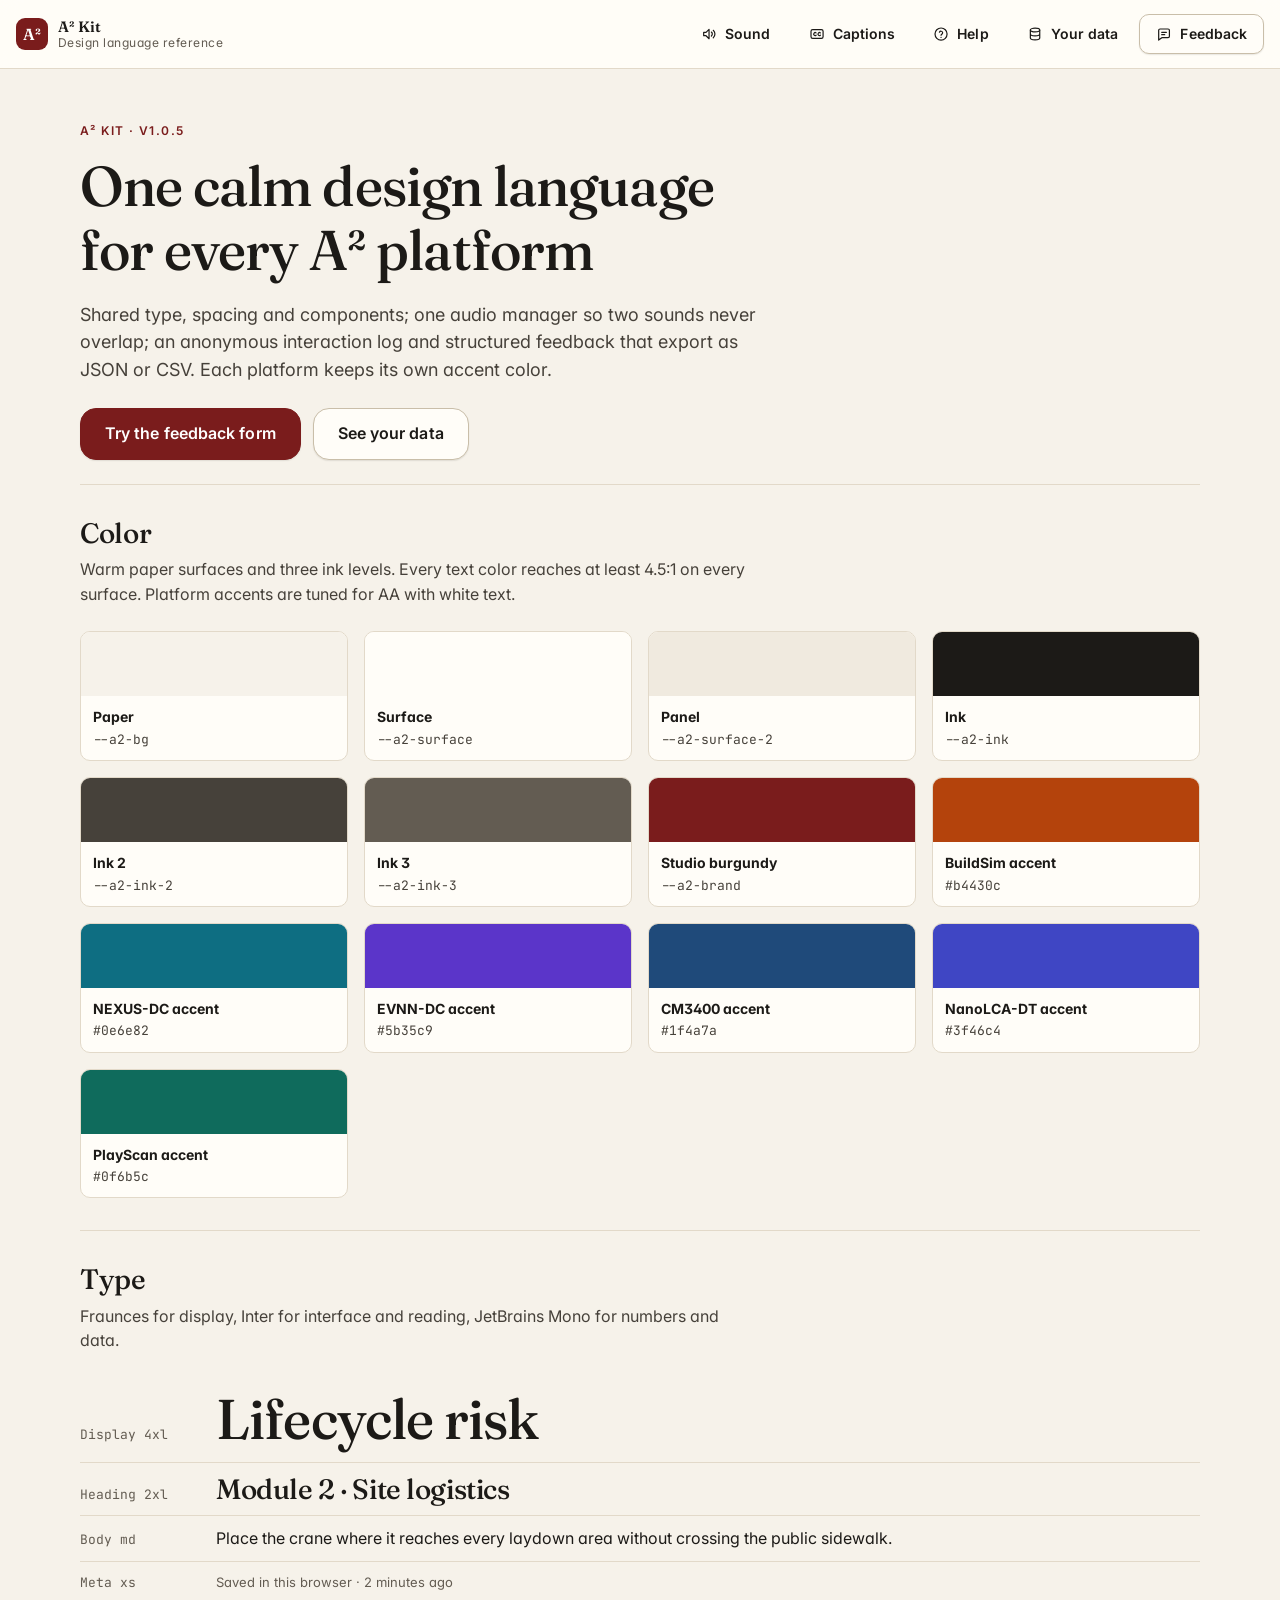
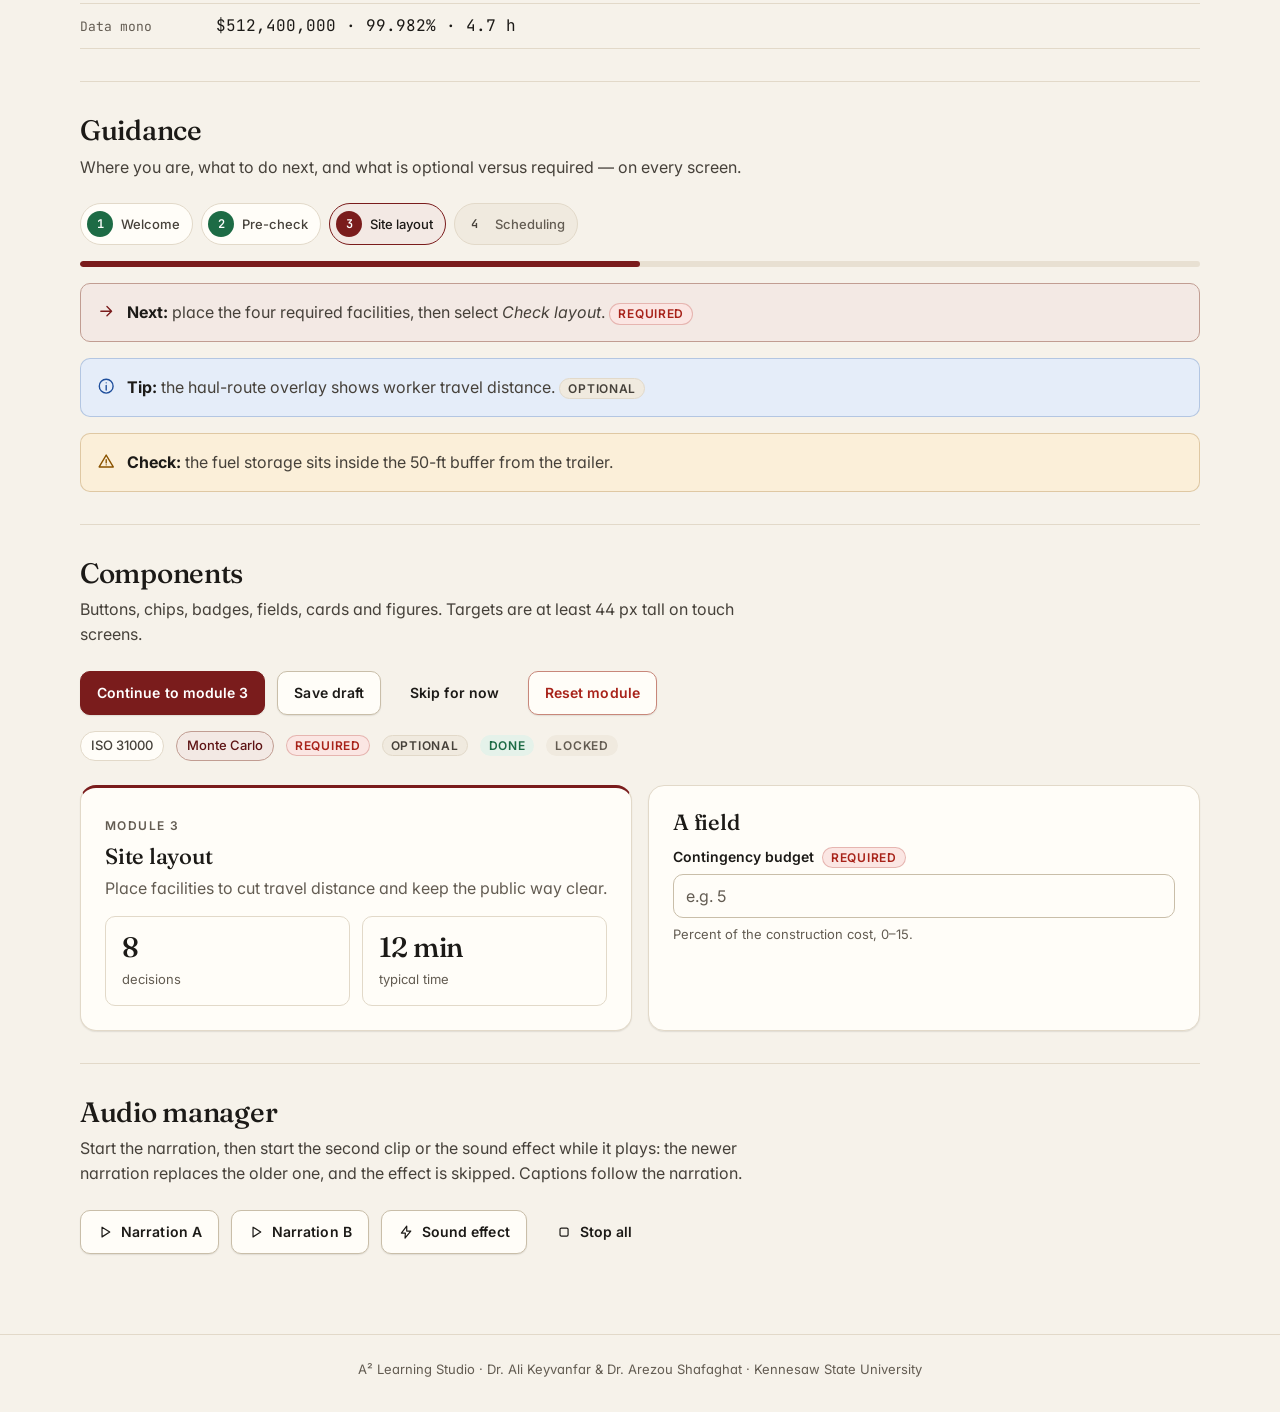
==== commit 855f5ffe: "Kit v1.0.5: fewer false alarms in name scrubbing; labels kept as typed - "with" and "and" only take " ====
--- a/kit/index.html
+++ b/kit/index.html
@@ -8,10 +8,10 @@
 <link rel="preconnect" href="https://fonts.gstatic.com" crossorigin>
 <link rel="stylesheet" href="https://fonts.googleapis.com/css2?family=Fraunces:opsz,wght@9..144,400;9..144,500;9..144,600&family=Inter:wght@400;500;600;700&family=JetBrains+Mono:wght@400;500;600&display=swap">
 <!-- /a2-kit:fonts -->
-<!-- a2-kit:css v1.0.4 -->
+<!-- a2-kit:css v1.0.5 -->
 <style id="a2-kit-css">
 /* ==========================================================================
-   A² Kit · v1.0.4 · shared design language for A² Learning Studio platforms
+   A² Kit · v1.0.5 · shared design language for A² Learning Studio platforms
    A² Learning Studio · Dr. Ali Keyvanfar & Dr. Arezou Shafaghat · KSU
    Canonical source: a2-learning-studio/kit/a2-kit.css (inlined into each
    platform between <!-- a2-kit:css --> markers by kit/sync.py).
@@ -458,7 +458,7 @@
 <main id="main">
   <div class="a2-container">
     <section class="kit-hero">
-      <span class="a2-eyebrow is-accent">A² Kit · v<span id="kit-version">1.0.4</span></span>
+      <span class="a2-eyebrow is-accent">A² Kit · v<span id="kit-version">1.0.5</span></span>
       <h1 class="a2-display">One calm design language for every A² platform</h1>
       <p class="a2-lede">Shared type, spacing and components; one audio manager so two sounds never overlap; an anonymous interaction log and structured feedback that export as JSON or CSV. Each platform keeps its own accent color.</p>
       <div class="a2-row" style="margin-top:var(--a2-s5)">
@@ -547,10 +547,10 @@
 </main>
 <footer class="a2-foot">A² Learning Studio · Dr. Ali Keyvanfar &amp; Dr. Arezou Shafaghat · Kennesaw State University</footer>
 
-<!-- a2-kit:js v1.0.4 -->
+<!-- a2-kit:js v1.0.5 -->
 <script id="a2-kit-js">
 /* ==========================================================================
-   A² Kit · v1.0.4 · shared runtime for A² Learning Studio platforms
+   A² Kit · v1.0.5 · shared runtime for A² Learning Studio platforms
    A² Learning Studio · Dr. Ali Keyvanfar & Dr. Arezou Shafaghat · KSU
    Canonical source: a2-learning-studio/kit/a2-kit.js (inlined into each
    platform between <!-- a2-kit:js --> markers by kit/sync.py).
@@ -572,7 +572,7 @@
   'use strict';
   if (window.A2 && window.A2.kit) return;
 
-  var VERSION = '1.0.4';
+  var VERSION = '1.0.5';
   var A2 = window.A2 = window.A2 || {};
   A2.kit = { version: VERSION };
 
@@ -704,12 +704,14 @@
   /* ordinary words (lowercase): after a cue, any other word is treated as a possible name */
   var COMMON = {};
   ('a able about above across actually afraid after again against ago ahead all almost alone along already also although always am amazing an and angry another any anyone anything anytime anyway are around as ask asked at audio aware away awesome awful back bad bar bars basic be because been before behind being below best better between big bit blind bored boring both bottom brief broken bug bugs busy but button buttons by call came can cannot cant certain chart charts check class classmate classmates clear click close cloud code color colour come comment comments confusing cool correct cost costs could course crane crew crews data day days dear deaf definitely design did didnt different difficult do does doesnt doing done dont down dr dumb during each easier easy either else end enjoy enjoyed enough error errors even ever every everybody everyone everything exactly example excellent exercise explain fair fast feedback few fine first fit folks font for found free friend friends from fun funny game games gave get gets getting give glad go goes going gone good got graph great group guys had happy hard has have having he help helpful her here hers him his honest hope how however hungry i if im important in info instructions instructor interesting into is issue issues it its itself just keep kind kinda knew know lab lacking last late later laggy layout learn learned learning least less let level like liked likes little long look looked looks lost lot lots love loved low mad made main make makes many mate maybe me mean might mine minute minutes mobile module modules more most much music must my myself name narration need needed needs negative neither nervous never new next nice no nobody none nope nor not nothing now of off often ok okay old on once one only open or other others our out over overall own page pages part parts partner people perfect phase phone pick place plan planning please pls points poor positive pretty prof professor project projects proud question questions quick quickly quite quiz rather ready really report reports right risk run sad said same saw say says scared schedule school score scores screen section see seem seemed seems serious set she short shy should show showed sick simple since sir site slide slides slow small smart so some someone something sometimes soon sorry sort sound sounds still stuck student students study stuff stupid such super sure survey sweet system take takes talk task tasks teacher team text than thank thanks that the their them then there these they thing things think this those though thought through time times tiny tip tips tired to today together too tool tools top tour tried true try trying turn two under understand understood unclear unsure unit until up upset us use used useful user using very video videos voice want wanted was way we week weird well went were what when where which while who whole why will wish wishes with without wonderful work worked works world worried would wow wrong yeah year yes yet you your yours yourself ' +
-    'ai app apps aws bim browser buildsim captions chatgpt claude computer cpm csv d2l ecosystem email evnn evt excel gantt gev gpt hub ipad iphone json ksu laptop lca link links mcdm nanolca nexus pdf pert playscan powerpoint scorm simulator simulation slideshow tablet topsis transcript transcripts voxprofessor website wifi zoom').split(' ').forEach(function (w) { COMMON[w] = 1; });
+    'ai app apps aws bim browser buildsim captions chatgpt claude computer cpm csv d2l ecosystem email evnn evt excel gantt gev gpt hub ipad iphone json ksu laptop lca link links mcdm nanolca nexus pdf pert playscan powerpoint scorm simulator simulation slideshow tablet topsis transcript transcripts voxprofessor website wifi zoom ' +
+    'access accessibility account add added answer answers architect assignment assignments bigger blue bonus budget building buildings campus capstone career choice choices city client clock colorblind company concrete construction contractor contrast county credit crash crashes dark deadline delay delays dialog download drag drop due dyslexic east energy engineer engineering english equipment exam export extra farm feature features file files fix fixes folder foreman frozen glitch glitches grade grades grading green grid homework idea ideas improvement improvements industry international internship job keyboard labor lag language larger lecture lectures light load login logout lower manager managers material materials menu missing mode money mouse mute native north option options osha owner pace password peer permit permits popup power practice price problem problems profile rain red reload reset restart review river road rubric save saved scroll semester settings shortcut shortcuts size smaller solar south spanish speed state steel storm submit subtitle subtitles suggestion suggestions superintendent tab tabs tap term test tests theme timer touch translation truck trucks typo typos update upload utility version volume water weather weekend west wind window worker workers').split(' ').forEach(function (w) { COMMON[w] = 1; });
   Object.keys(NOT_NAMES).forEach(function (w) { COMMON[w.toLowerCase()] = 1; });
   /* after a strong cue ("my name is"), these end the name */
   var STOP = {};
   ('a about after again also am an and anytime are as at back but by for from had has have he her his i if im in into is it its later maybe me my no not of off on or our out she so than that the their them then there they this to too um uh up was we were when where which who with yes you your').split(' ').forEach(function (w) { STOP[w] = 1; });
   var SUFFIX = /(?:ing|ed|ly|ful|ous|ive|able|ible|less|ness|ment|tion|sion|ity|ism|ist|ance|ence|ize|ise|ward|wise)$/;
+  var LONG_SHAPE = /(?:ic|al|ary|ory|ian)$|^(?:un|non|dis|mis|inter|over|under|multi|anti|semi)/;   /* dyslexic, international, uncertain … (7+ letters) */
   function bare(w) { return w.toLowerCase().replace(/[’']s$/, '').replace(/[’']/g, ''); }
   function knownWord(w) { var l = bare(w); return !!(COMMON[l] || (l.length > 3 && /s$/.test(l) && (COMMON[l.slice(0, -1)] || (/es$/.test(l) && COMMON[l.slice(0, -2)])))); }
   var CAP = new RegExp('^[' + UP + '][' + LO + ']');
@@ -717,7 +719,7 @@
     if (knownWord(w)) return false;
     if (CAP.test(w)) return true;                         /* Capitalised and not an ordinary word */
     var l = bare(w);
-    return !(l.length > 4 && SUFFIX.test(l));            /* confused, using, really, helpful … are not names */
+    return !((l.length > 4 && SUFFIX.test(l)) || (l.length > 6 && LONG_SHAPE.test(l)));   /* confused, really, dyslexic, uncertain … are not names */
   }
   var WORD = new RegExp('[' + UP + LO + '][' + UP + LO + '\'’-]*', 'y');
   /* up to `max` words from index i (spaces skipped, single-letter initials allowed) that pass ok() */
@@ -737,7 +739,9 @@
   }
   var CUE_STRONG = new RegExp('\\b' + cues(['my name is', 'my name\'s', 'my name’s', 'my names', 'my name', 'name is', 'call me', 'i am called', 'i\'m called', 'i’m called', 'im called', 'signed']) + '\\s*[:,-]?|\\b' + ci('name') + '\\s*:', 'g');
   var CUE_SELF = new RegExp('\\b' + cues(['i am', 'i\'m', 'i’m', 'im']) + '\\b', 'g');
-  var CUE_PAIR = new RegExp('\\b' + cues(['this is', 'it is', 'it\'s', 'it’s', 'from', 'by', 'with', 'and', 'student', 'me and']) + '\\b', 'g');
+  var CUE_PAIR = new RegExp('\\b' + cues(['this is', 'it is', 'it\'s', 'it’s', 'from', 'by', 'student', 'me and']) + '\\b', 'g');
+  var CUE_PAIR_CAP = new RegExp('\\b' + cues(['with', 'and']) + '\\b', 'g');   /* "with Sarah Lee", not "with dark mode" */
+  var TITLE_WORD = new RegExp('[' + UP + '][' + LO + ']');
   var CUE_SIGN = new RegExp('(?:^|[\\n.!?;,]|\\s[-\u2013\u2014])\\s*' + cues(['kind regards', 'best regards', 'thank you', 'thanks', 'thx', 'regards', 'best', 'cheers', 'sincerely', 'love']) + '\\s*[,:\u2013\u2014-]?', 'g');
   var CUE_DASH = /\s[-\u2013\u2014]+/g;
   var IDS = new RegExp('\\b(' + ['student id', 'student number', 'student no', 'net id', 'netid', 'ksu id', 'username', 'user name', 'pin', 'id'].map(ci).join('|') + ')(\\s*(?:(?:[:#=]|no\\.?|number|is|was)\\s*)?)[A-Za-z]*\\d(?:[A-Za-z0-9_-]|\\.(?=[A-Za-z0-9]))*', 'g');
@@ -787,9 +791,12 @@
       }
       scan(CUE_STRONG, 3, function (w) { return !STOP[bare(w)]; }, 1);   /* "my name is zed testname" */
       scan(CUE_SELF, 3, nameLike, 1);                                      /* "i'm zed", not "i'm confused" */
-      scan(CUE_PAIR, 3, nameLike, 2);                                      /* "from zed testname", "with Sarah Lee" */
+      var capName = function (w) { return (CAP.test(w) && nameLike(w)) || /^[B-HJ-Z]$/.test(w); };   /* Capitalised name or an initial */
+      var noCaps = !TITLE_WORD.test(s);                                    /* a writer who never capitalises */
+      scan(CUE_PAIR, 3, nameLike, 2);                                      /* "from zed testname", "this is zed testname" */
+      scan(CUE_PAIR_CAP, 3, capName, 2);                                   /* "with Sarah Lee", not "with dark mode" */
       scan(CUE_SIGN, 3, nameLike, 1, atEnd);                               /* "thanks, zed" at the end */
-      scan(CUE_DASH, 3, nameLike, 1, atEnd);                               /* "… - zed t" at the end */
+      scan(CUE_DASH, 3, noCaps ? nameLike : capName, 1, atEnd);            /* "… - Zed T", or "… -- zed" from a lowercase writer */
       var h = wordsAt(s, 0, 3, nameLike); if (h && /^\s+here\b/i.test(s.slice(h.end))) spans.push(h);   /* "zed here, …" */
       spans.sort(function (a, b) { return b.start - a.start || b.end - a.end; });
       var last = Infinity;
